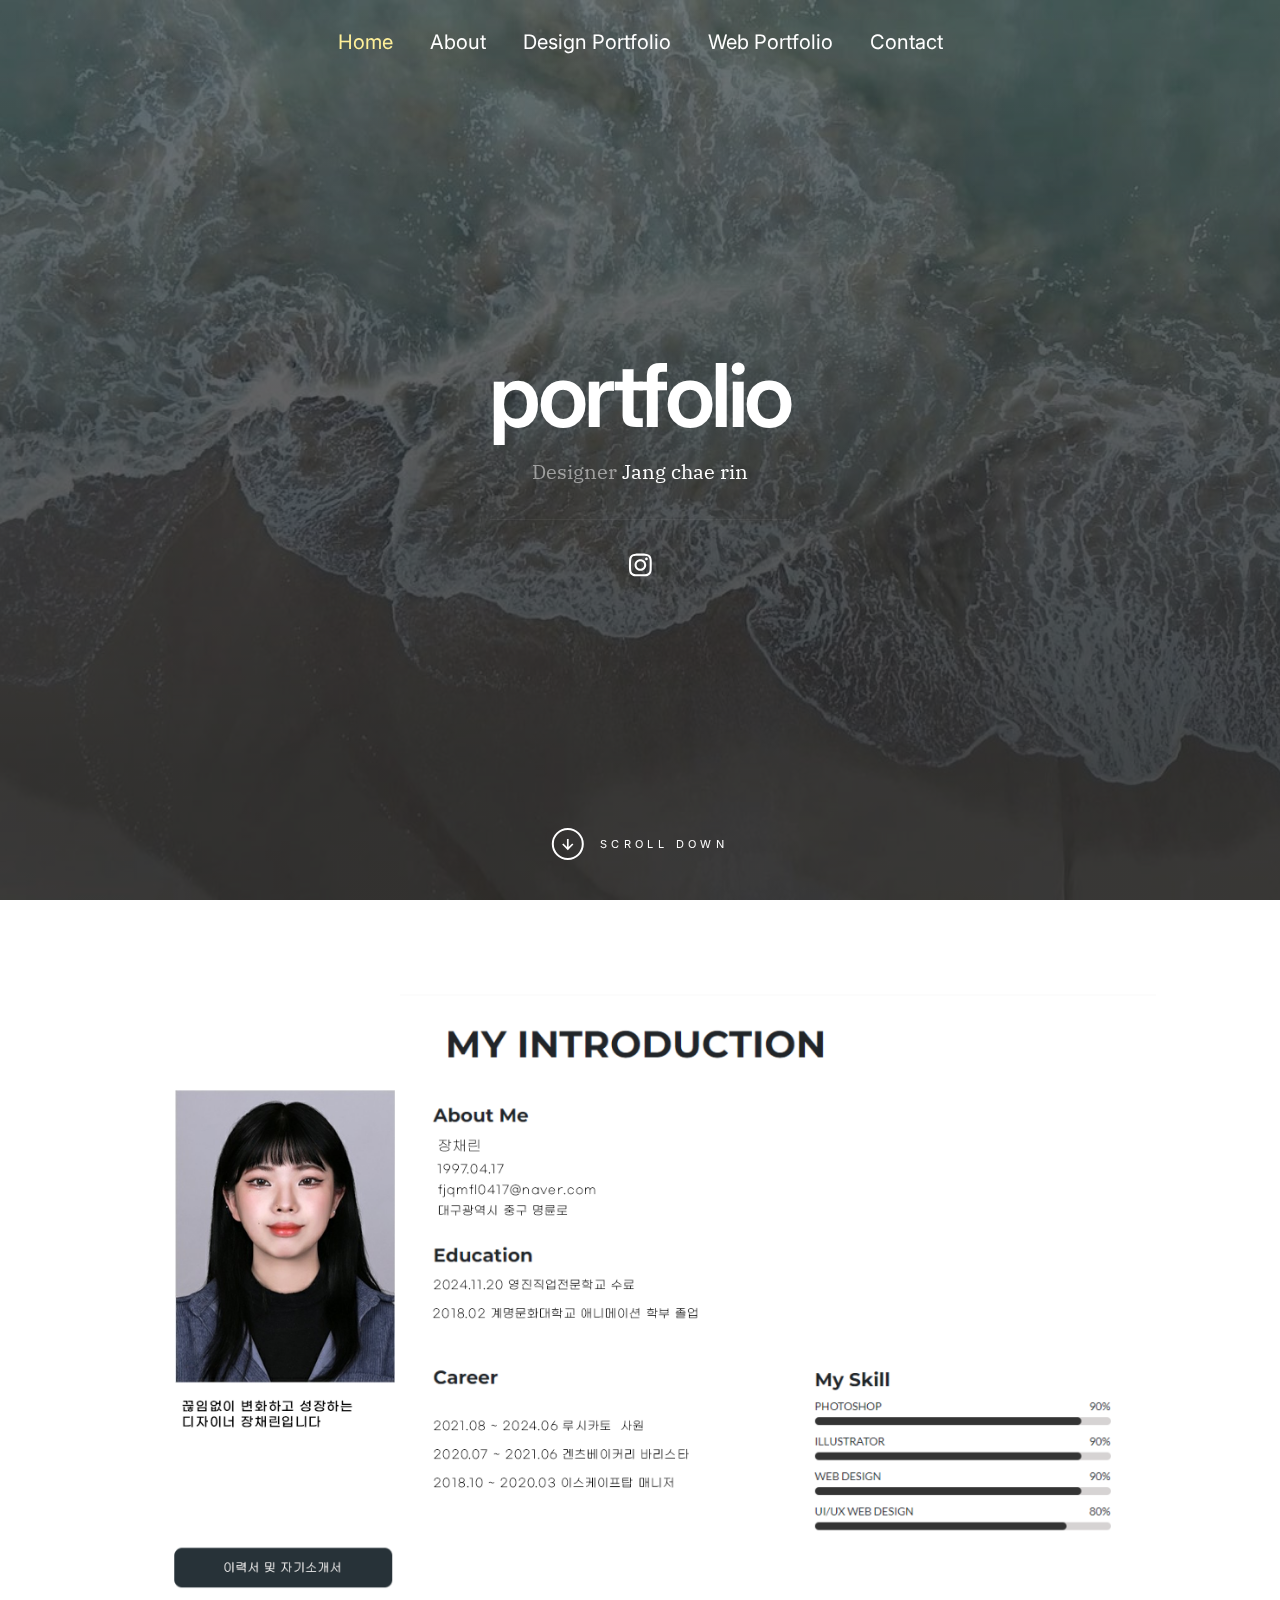
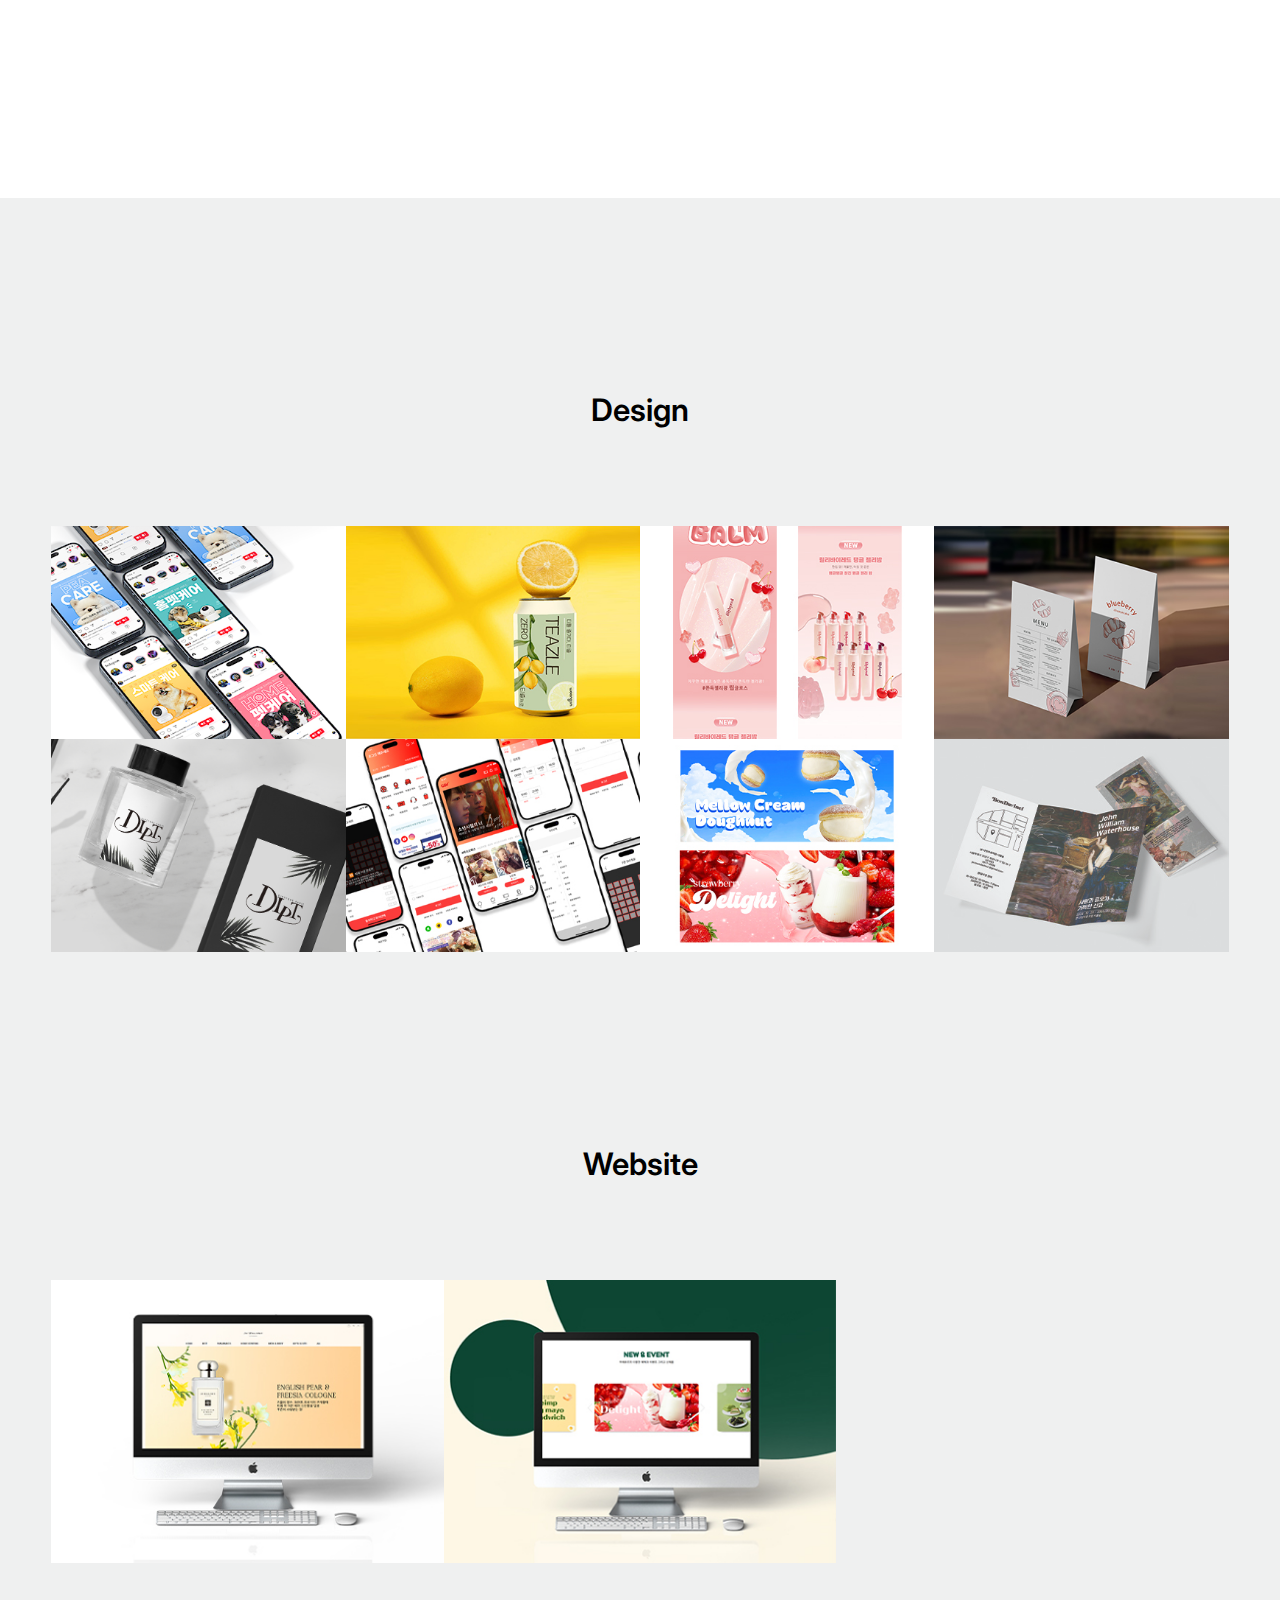
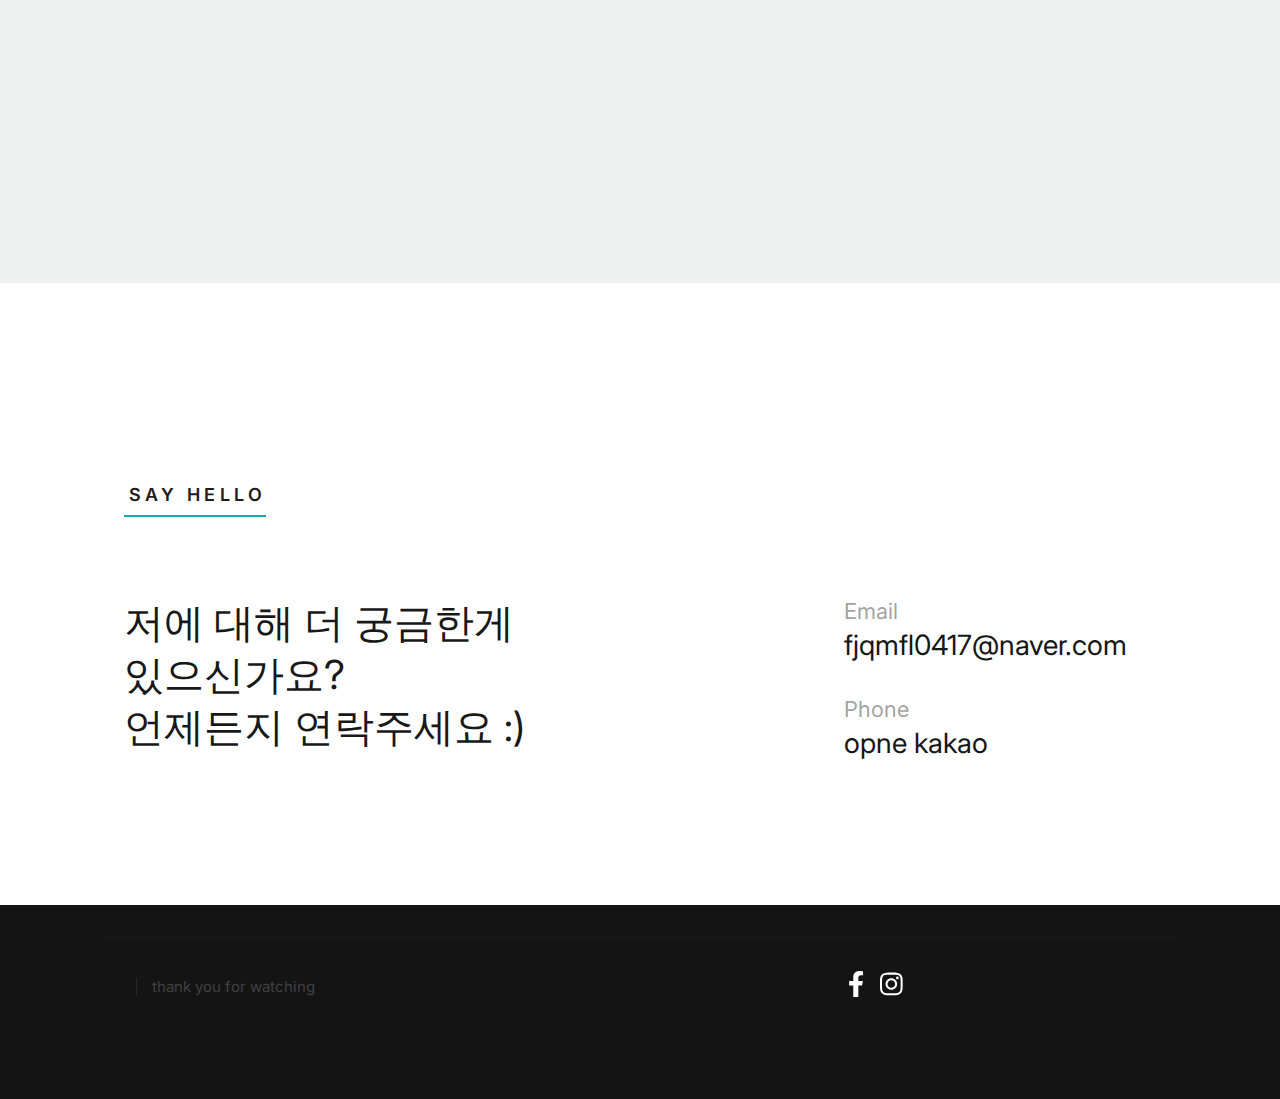
==== index.html @ db2e929c "Add files via upload" ====
<!DOCTYPE html>
<html class="no-js" lang="en">

<head>

    <!--- basic page needs
    ================================================== -->
    <meta charset="utf-8">
    <title>Jang's Portfolio </title>
    <meta name="description" content="portfolio">

    <!-- mobile specific metas
    ================================================== -->
    <meta name="viewport" content="width=device-width, initial-scale=1">

    <!-- CSS
    ================================================== -->
    <link rel="stylesheet" href="css/styles.css">
    <link rel="stylesheet" href="css/vendor.css">

    <!-- script
    ================================================== -->
    <script defer src="js/vendor/fontawesome/all.min.js"></script>

    <!-- favicons
    ================================================== -->
    <link rel="apple-touch-icon" sizes="180x180" href="apple-touch-icon.png">
    <link rel="icon" type="image/png" sizes="32x32" href="favicon-32x32.png">
    <link rel="icon" type="image/png" sizes="16x16" href="favicon-16x16.png">
    <link rel="manifest" href="site.webmanifest">

</head>

<body id="top" class="ss-preload">


    <!-- preloader
    ================================================== -->
    <div id="preloader">
        <div id="loader"></div>
    </div>


    <!-- header
    ================================================== -->
    <header class="s-header">
        <div class="row s-header__nav-wrap">
            <nav class="s-header__nav">
                <ul>
                    <li class="current"><a class="smoothscroll" href="#hero">Home</a></li>
                    <li><a class="smoothscroll" href="#about">About</a></li>
                    <li><a class="smoothscroll" href="#portfolio">Design Portfolio</a></li>
                    <li><a class="smoothscroll" href="#portfolio2">Web Portfolio</a></li>
                    <li><a class="smoothscroll" href="#contact">Contact</a></li>
                </ul>
            </nav>
        </div> <!-- end row -->

        <a class="s-header__menu-toggle" href="#0" title="Menu">
            <span class="s-header__menu-icon"></span>
        </a>
    </header> <!-- end s-header -->


    <!-- hero
    ================================================== -->
    <section id="hero" class="s-hero target-section">
        <div class="s-hero__bg rellax" data-rellax-speed="-7"></div>
        <div class="row s-hero__content">
            <div class="column">
                <div class="s-hero__content-about">
                    <h1 class="dancing">portfolio</h1>
                    <h3>
                        Designer <a class="smoothscroll" href="#about">Jang chae rin</a>
                    </h3>

                    <div class="s-hero__content-social">
                        <a href="https://www.instagram.com/onn.nn_.o/profilecard/?igsh=ZHhqanBlbG9xbTc=" target="_blank"><i class="fab fa-instagram" aria-hidden="true"></i></a>
                    </div>
                </div> <!-- end s-hero__content-about -->
            </div>
        </div> <!-- s-hero__content -->

        <div class="s-hero__scroll">
            <a href="#about" class="s-hero__scroll-link smoothscroll">
                <span class="scroll-arrow">
                    <svg xmlns="http://www.w3.org/2000/svg" width="24" height="24" viewBox="0 0 24 24" style="fill:rgba(0, 0, 0, 1);">
                        <path d="M18.707 12.707L17.293 11.293 13 15.586 13 6 11 6 11 15.586 6.707 11.293 5.293 12.707 12 19.414z"></path>
                    </svg>
                </span>
                <span class="scroll-text">Scroll Down</span>
            </a>
        </div> <!-- s-hero__scroll -->
    </section> <!-- end s-hero -->


    <!-- about
    ================================================== -->
    <section id="about" class="s-about target-section">
        <div class="row">
            <div class="column large-12 tab-12">
                <img src="images/about.png">
            </div>
        </div> <!-- end row -->
    </section> <!-- end s-about -->


    <!-- portfolio
    ================================================== -->
    <section id="portfolio" class="s-portfolio target-section">

        <div class="row s-portfolio__header">
            <div class="column large-12">
                <h3>Design </h3>
            </div>
        </div>

        <div class="row collapse block-large-1-4 block-medium-1-4 block-tab-1-2 block-500-stack folio-list">
            <div class="column folio-item">
                <a href="#modal-01" class="folio-item__thumb">
                    <img src="images/portfolio/port04.jpg" srcset="images/portfolio/port04.jpg, 
                                 images/portfolio/port04.jpg" alt="">
                </a>
            </div> <!-- end folio-item -->

            <div class="column folio-item">
                <a href="#modal-02" class="folio-item__thumb">
                    <img src="images/portfolio/port07.jpg" srcset="images/portfolio/port07.jpg, 
                                 images/portfolio/port07.jpg" alt="">
                </a>
            </div> <!-- end folio-item -->

            <div class="column folio-item">
                <a href="#modal-03" class="folio-item__thumb">
                    <img src="images/portfolio/port09.jpg" srcset="images/portfolio/port09.jpg, 
                                 images/portfolio/port09.jpg" alt="">
                </a>
            </div> <!-- end folio-item -->

            <div class="column folio-item">
                <a href="#modal-04" class="folio-item__thumb">
                    <img src="images/portfolio/port10.png" srcset="images/portfolio/port10.jpg, 
                                 images/portfolio/port02.jpg" alt="">
                </a>
            </div> <!-- end folio-item -->

            <div class="column folio-item">
                <a href="#modal-05" class="folio-item__thumb">
                    <img src="images/portfolio/logo1.png" srcset="images/portfolio/logo1.png, 
                                 images/portfolio/port10.png" alt="">
                </a>
            </div> <!-- end folio-item -->

            <div class="column folio-item">
                <a href="#modal-06" class="folio-item__thumb">
                    <img src="images/portfolio/port02.jpg" srcset="images/portfolio/port02.jpg, 
                                 images/portfolio/port10.jpg" alt="">
                </a>
            </div> <!-- end folio-item -->

            <div class="column folio-item">
                <a href="#modal-07" class="folio-item__thumb">
                    <img src="images/portfolio/port11.jpg" srcset="images/portfolio/port11.jpg, 
                                 images/portfolio/port11.jpg" alt="">
                </a>
            </div> <!-- end folio-item -->

            <div class="column folio-item">
                <a href="#modal-08" class="folio-item__thumb">
                    <img src="images/portfolio/port08.jpg" srcset="images/portfolio/port08.jpg, 
                                 images/portfolio/port08.jpg" alt="">
                </a>
            </div>
            <!-- end folio-item -->

        </div> <!-- end folio-list -->


        <!-- portfolio2
    ================================================== -->
        <section id="portfolio2" class="s-portfolio target-section">
            <div class="row s-portfolio__header">
                <div class="column large-12">
                    <h3>Website</h3>
                </div>
            </div>

            <div class="row collapse block-large-1-3 block-medium-1-3 block-tab-1-2 block-500-stack folio-list">

                <div class="column folio-item">
                    <a href="#modal-09" class="folio-item__thumb">
                        <img src="images/portfolio/port05.jpg" srcset="images/portfolio/port05.jpg, 
                                 images/portfolio/port05.jpg" alt="">
                    </a>

                </div> <!-- end folio-item -->
                <div class="column folio-item">
                    <a href="#modal-10" class="folio-item__thumb">
                        <img src="images/portfolio/port01.jpg" srcset="images/portfolio/port01.jpg, 
                                 images/portfolio/port01.jpg" alt="">
                    </a>
                </div> <!-- end folio-item -->
            </div>
        </section>


        <!-- Modal Templates Popup
        =========================================================== -->
        <div id="modal-01" hidden>
            <div class="modal-popup">
                <img src="images/portfolio/01.jpg" alt="" />

                <div class="modal-popup__desc">
                    <h5> 펫캠SNS배너 </h5>
                    <div>
                        <p class="ps"></p>
                        <ul class="modal-popup__cat">
                            <li>UI/UX Design </li>
                            <li>Product Design</li>
                        </ul>
                        <!--                        <a href="https://dlwjd950.cafe24.com/" target="_blank" class="modal-popup__details"></a>-->
                    </div>
                </div>
            </div>
        </div> <!-- end modal -->

        <div id="modal-02" hidden>
            <div class="modal-popup">
                <img src="images/portfolio/상세6.png" alt="" />

                <div class="modal-popup__desc">
                    <h5> 웅진티즐제로 리서치 & 리디자인 </h5>
                    <div>
                        <p class="ps"></p>
                        <ul class="modal-popup__cat">
                            <li>UI/UX Design</li>
                            <li>Figma</li>
                            <li>Illustration</li>
                        </ul>
                    </div>

                </div>

            </div>
        </div> <!-- end modal -->

        <div id="modal-03" hidden>
            <div class="modal-popup">
                <img src="images/portfolio/02.png" alt="" />
                <div class="modal-popup__desc">
                    <h5> 릴리바이레드 상세페이지 </h5>
                    <p class="ps"></p>
                    <ul class="modal-popup__cat">
                        <li> Photoshop </li>
                        <li> Illustrator </li>
                    </ul>
                    <a href="https://whip-hawthorn-707.notion.site/dd5f001704ab401f9f159dbafc8eb142?v=16f1c2e330794a08ac2a9f6a96695643" target="_blank" class="modal-popup__details"> 배너&기획전 전체보기 </a>
                </div>
            </div>
        </div> <!-- end modal -->

        <div id="modal-04" hidden>
            <div class="modal-popup">
                <img src="images/portfolio/상세7.png" alt="" />

                <div class="modal-popup__desc">
                    <h5>카페 아이콘</h5>
                    <p class="ps"></p>
                    <ul class="modal-popup__cat">
                        <li>Product Detail Page</li>
                        <li>Illustration</li>
                    </ul>
                </div>

            </div>
        </div> <!-- end modal -->

        <div id="modal-05" hidden>
            <div class="modal-popup">
                <img src="images/portfolio/05.jpg" alt="" />
                <div class="modal-popup__desc">
                    <h5>딥티크 로고 리디자인</h5>
                    <p class="ps"></p>
                    <ul class="modal-popup__cat">
                        <li>Photoshop</li>
                        <li>Illustrator</li>
                    </ul>
                    <a href="#" class="modal-popup__details"> 배너&amp;페이지 디자인 전체보기</a>
                </div>
            </div>
        </div> <!-- end modal -->

        <div id="modal-06" hidden>
            <div class="modal-popup">
                <img src="images/portfolio/06.png" alt="" />
                <div class="modal-popup__desc">
                    <h5> CGV앱 리디자인 </h5>
                    <p class="ps"></p>
                    <ul class="modal-popup__cat">
                        <li>Photoshop</li>
                        <li>Illustrator</li>
                        <li>Figma</li>
                    </ul>
                    <p><a href=""> 페이지 전체보기 </a></p>
                </div>
            </div>
        </div> <!-- end modal -->

        <div id="modal-07" hidden>
            <div class="modal-popup">
                <img src="images/portfolio/상세10.png" alt="" />
                <div class="modal-popup__desc">
                    <h5> 배너 이미지 제작 </h5>
                    <p class="ps"></p>
                    <ul class="modal-popup__cat">
                        <li>Photoshop</li>
                        <li>Illustrator</li>
                    </ul>
                    <p><a href="" target="_blank" class="modal-popup__details"> 페이지 전체보기 </a></p>
                </div>
            </div>
        </div> <!-- end modal -->

        <div id="modal-08" hidden>
            <div class="modal-popup">
                <img src="images/portfolio/상세9.png" alt="" />

                <div class="modal-popup__desc">
                    <h5>미술관 리플렛 디자인</h5>
                    <p class="ps"></p>
                    <ul class="modal-popup__cat">
                        <li>Card News Design</li>
                    </ul>
                </div>

            </div>
        </div> <!-- end modal -->

        <div id="modal-09" hidden>
            <div class="modal-popup">
                <img src="images/portfolio/p02.png" alt="" />
                <div class="modal-popup__desc">
                    <h5>조말론 홈페이지 반응형 웹사이트</h5>
                    <!--                    <p class="ps"></p>-->
                    <ul class="modal-popup__cat">
                        <li>Responsive Web Design</li>
                        <li>html &amp; css</li>
                        <li>Javascript&amp; Jquery</li>
                    </ul>
                    <div class="link">
                        <a href="images/projec_ppt.pdf" target="_blank" class="modal-popup__details"> 기획서 보기 </a>
                        <a href="https://jangyeoon.github.io/joproject/" class="modal-popup__details"> 사이트 바로가기 </a>
                    </div>
                </div>

                <!-- <a href="https://www.behance.net/" class="modal-popup__details">Project link</a> -->
            </div>
        </div> <!-- end modal -->

        <div id="modal-10" hidden>
            <div class="modal-popup">
                <img src="images/portfolio/P10.png" alt="" />
                <div class="modal-popup__desc">
                    <h5>뚜레쥬르 홈페이지 리디자인</h5>
                    <p class="ps"></p>
                    <ul class="modal-popup__cat">
                        <li>Renewal Web Design</li>
                        <li>html5 &amp; css5</li>
                        <li>Javascript&amp; Jquery</li>
                    </ul>
                    <div class="link">
                        <a href="images/뚜레쥬르 빵꿈나무.pdf" target="_blank" class="modal-popup__details"> 기획서 보기 </a>
                        <a href="http://portfoliolj.dothome.co.kr/pascucci/" target="_blank" class="modal-popup__details"> 사이트 바로가기</a>
                    </div>
                </div>
            </div>
        </div> <!-- end modal -->

        <div id="modal-11" hidden>
            <div class="modal-popup">
                <img src="images/portfolio/p11.jpg" alt="" />

                <div class="modal-popup__desc">
                    <h5> 라이브플래닛 카페24 Shoppimg mal</h5>
                    <div>
                        <p class="ps"></p>
                        <ul class="modal-popup__cat">
                            <li>Cafe24</li>
                            <li>Product Design</li>
                        </ul>
                        <div class="link">
                            <a href="https://dlwjd950.cafe24.com/" target="_blank" class="modal-popup__details">사이트 바로가기</a>
                        </div>
                    </div>
                </div>
            </div>
        </div> <!-- end modal -->
    </section> <!-- end s-portfolio -->


    <!-- contact
    ================================================== -->
    <section id="contact" class="s-contact target-section">
        <div class="row s-contact__header">
            <div class="column large-12">
                <h3 class="section-header-allcaps"> <span class="white">Say Hello</span></h3>
            </div>
        </div>
        <div class="row s-contact__content">
            <div class="column large-7 medium-12">
                <h4 class="huge-text">
                    저에 대해 더 궁금한게 <br>있으신가요? <br> 언제든지 연락주세요 :)
                </h4>
            </div>
            <div class="column large-4 medium-12">

                <div class="row contact-infos">
                    <div class="column large-12 medium-6 tab-12">
                        <div class="contact-block">
                            <h5 class="contact-block__header">
                                Email
                            </h5>
                            <p class="contact-block__content">
                                <a class="mailtoui" href="mailto:pppp0@naver.com">fjqmfl0417@naver.com</a>
                            </p>
                        </div> <!-- end contact-block -->
                    </div>
                    <div class="column large-12 medium-6 tab-12">
                        <div class="contact-block">
                            <h5 class="contact-block__header">
                                Phone
                            </h5>
                            <p class="contact-block__content">
                                <a href="https://open.kakao.com/o/sGvzhEZg">opne kakao</a>
                            </p>
                        </div> <!-- end contact-block -->
                    </div>
                </div> <!-- end contact-infos -->
            </div>
        </div> <!-- s-contact__content -->
    </section> <!-- end s-contact -->


    <!-- footer
    ================================================== -->
    <footer class="s-footer">
        <div class="row">
            <div class="column large-4 medium-6 w-1000-stack s-footer__social-block">
                <ul class="s-footer__social">
                    <li><a href="" target="_blank"><i class="fab fa-facebook-f" aria-hidden="true"></i></a></li>
                    <li><a href="" target="_blank"><i class="fab fa-instagram" aria-hidden="true"></i></a></li>
                </ul>
            </div>

            <div class="column large-7 medium-6 w-1000-stack ss-copyright">
                <span> </span>
                <span>thank you for watching </span>
            </div>
        </div>

        <div class="ss-go-top">
            <a class="smoothscroll" title="Back to Top" href="#top">
                <svg xmlns="http://www.w3.org/2000/svg" viewBox="0 0 24 24">
                    <path d="M6 4h12v2H6zm5 10v6h2v-6h5l-6-6-6 6z" />
                </svg>
            </a>
        </div> <!-- end ss-go-top -->
    </footer>


    <!-- Java Script
    ================================================== -->
    <script src="js/plugins.js"></script>
    <script src="js/main.js"></script>

</body>

</html>
---- css/styles.css ----
/* =================================================================== 
 * Ceevee Main Stylesheet
 * Template Ver. 2.0.0
 * 01-03-2021
 * ------------------------------------------------------------------
 *
 * TOC:
 * # settings and variables
 *      ## fonts
 *      ## colors
 *      ## vertical spacing and typescale
 *      ## grid variables
 * # normalize
 * # basic/base setup styles
 *      ## media
 *      ## typography resets
 *      ## links
 *      ## inputs
 * # Grid v3.0.0
 *      ## medium screen devices
 *      ## tablets
 *      ## mobile devices
 *      ## small mobile devices <= 400px
 * # block grids
 *      ## block grids - medium screen devices
 *      ## block grids - tablets
 *      ## block grids - mobile devices
 *      ## block grids - small mobile devices <= 400px
 * # MISC 
 * # custom grid, block grid STACK breakpoints
 * # base style overrides 
 *      ## links
 * # typography & general theme styles
 *      ## Lists
 *      ## responsive video container
 *      ## floated image
 *      ## tables
 *      ## spacing
 * # preloader
 *      ## page loaded
 * # forms 
 *      ## Style Placeholder Text
 * # buttons 
 * # additional components
 *      ## skillbars
 *      ## alert box
 *      ## pagination 
 * # common and reusable styles
 *      ## animation stuff 
 *      ## MailtoUI style overrides
 * # site header
 *      ## header nav
 *      ## mobile menu toggle 
 * # hero
 *      ## hero content
 *      ## hero social
 *      ## hero scrolldown
 *      ## animate intro content
 * # resume 
 *      ## resume block
 * # portfolio
 *      ## portfolio list
 *      ## modal popup
 * # CTA
 * # testimonials
 *      ## swiper style overrides
 *      ## testimonial slider 
 * # contact
 *      ## contact block
 * # footer
 *      ## footer social
 *      ## copyright
 *      ## go top
 *
 * ------------------------------------------------------------------ */


/* ===================================================================
 * # settings and variables
 *
 * ------------------------------------------------------------------- */

/* ------------------------------------------------------------------- 
 * ## fonts
 * ------------------------------------------------------------------- */
@import url("https://fonts.googleapis.com/css2?family=IBM+Plex+Serif:ital,wght@0,300;0,400;0,500;0,600;0,700;1,200;1,300;1,400;1,500;1,600&family=Inter:wght@300;400;500;600;700&display=swap");

:root {
    --font-1: "Inter", sans-serif;
    --font-2: "IBM Plex Serif", serif;
    /* monospace
     */
    --font-mono: Consolas, "Andale Mono", Courier, "Courier New", monospace;
}

/* ------------------------------------------------------------------- 
 * ## colors
 * ------------------------------------------------------------------- */
:root {
    /* color-1(#11ABB0)
     * color-2(#F06000)
     */
    --color-1: hsla(182, 82%, 38%, 1);
    --color-2: hsla(24, 100%, 47%, 1);

    /* theme color variations
     */
    --color-1-lighter: rgb(255, 255, 255);
    --color-1-light: hsla(182, 82%, 48%, 1);
    --color-1-dark: hsla(182, 82%, 28%, 1);
    --color-1-darker: hsla(182, 82%, 18%, 1);
    --color-2-lighter: hsla(24, 100%, 67%, 1);
    --color-2-light: hsla(24, 100%, 57%, 1);
    --color-2-dark: hsla(24, 100%, 37%, 1);
    --color-2-darker: hsla(24, 100%, 27%, 1);

    /* feedback colors
     * color-error(#ffd1d2), color-success(#c8e675), 
     * color-info(#d7ecfb), color-notice(#fff099)
     */
    --color-active: hsla(359, 100%, 91%, 1);
    --color-success: hsla(76, 69%, 68%, 1);
    --color-info: hsla(205, 82%, 91%, 1);
    --color-notice: hsla(51, 100%, 80%, 1);
    --color-error-content: hsla(359, 50%, 50%, 1);
    --color-success-content: hsla(76, 29%, 28%, 1);
    --color-info-content: hsla(205, 32%, 31%, 1);
    --color-notice-content: hsla(51, 30%, 30%, 1);

    /* shades 
     * generated using 
     * Tint & Shade Generator 
     * (https://maketintsandshades.com/)
     */
    --color-black: #000000;
    --color-gray-19: #0a0a0a;
    --color-gray-18: #141414;
    --color-gray-17: #1e1e1e;
    --color-gray-16: #282828;
    --color-gray-15: #323333;
    --color-gray-14: #3b3d3d;
    --color-gray-13: #454747;
    --color-gray-12: #4f5151;
    --color-gray-11: #595b5b;
    --color-gray-10: #636565;
    --color-gray-9: #737474;
    --color-gray-8: #828484;
    --color-gray-7: #929393;
    --color-gray-6: #a1a3a3;
    --color-gray-5: #b1b2b2;
    --color-gray-4: #c1c1c1;
    --color-gray-3: #d0d1d1;
    --color-gray-2: #e0e0e0;
    --color-gray-1: #eff0f0;
    --color-white: #ffffff;

    /* text
     */
    --color-text: var(--color-gray-16);
    --color-text-dark: var(--color-black);
    --color-text-light: var(--color-gray-7);
    --color-placeholder: var(--color-gray-7);

    /* buttons
     */
    --color-btn: var(--color-gray-3);
    --color-btn-text: var(--color-black);
    --color-btn-hover: var(--color-black);
    --color-btn-hover-text: var(--color-white);
    --color-btn-primary: var(--color-1);
    --color-btn-primary-text: var(--color-white);
    --color-btn-primary-hover: var(--color-2);
    --color-btn-primary-hover-text: var(--color-white);
    --color-btn-stroke: var(--color-black);
    --color-btn-stroke-text: var(--color-black);
    --color-btn-stroke-hover: var(--color-black);
    --color-btn-stroke-hover-text: var(--color-white);

    /* others
     */
    --color-bg: var(--color-gray-18);
    --color-border: var(--color-gray-2);
    --border-radius: 5px;
}

/* ------------------------------------------------------------------- 
 * ## vertical spacing and typescale
 * ------------------------------------------------------------------- */
:root {

    /* spacing
     * base font size: 18px 
     * vertical space unit : 32px
     */
    --base-size: 62.5%;
    --base-font-size: 1.8rem;
    --space: 3.2rem;

    /* vertical spacing 
     */
    --vspace-0_125: calc(0.125 * var(--space));
    --vspace-0_25: calc(0.25 * var(--space));
    --vspace-0_5: calc(0.5 * var(--space));
    --vspace-0_75: calc(0.75 * var(--space));
    --vspace-0_875: calc(0.875 * var(--space));
    --vspace-1: calc(var(--space));
    --vspace-1_25: calc(1.25 * var(--space));
    --vspace-1_5: calc(1.5 * var(--space));
    --vspace-1_75: calc(1.75 * var(--space));
    --vspace-2: calc(2 * var(--space));
    --vspace-2_5: calc(2.5 * var(--space));
    --vspace-3: calc(3 * var(--space));
    --vspace-3_5: calc(3.5 * var(--space));
    --vspace-4: calc(4 * var(--space));
    --vspace-4_5: calc(4.5 * var(--space));
    --vspace-5: calc(5 * var(--space));

    /* type scale
     * ratio 1:2 | base: 18px
     * -------------------------------------------------------
     *
     * --text-display-3 = (77.40px)
     * --text-display-2 = (64.50px)
     * --text-display-1 = (53.75px)
     * --text-xxxl      = (44.79px)
     * --text-xxl       = (37.32px)
     * --text-xl        = (31.10px)
     * --text-lg        = (25.92px)
     * --text-md        = (21.60px)
     * --text-size      = (18.00px) BASE
     * --text-sm        = (15.00px)
     * --text-xs        = (12.50px)
     *
     * -------------------------------------------------------
     */
    --text-scale-ratio: 1.2;
    --text-size: var(--base-font-size);
    --text-xs: calc((var(--text-size) / var(--text-scale-ratio)) / var(--text-scale-ratio));
    --text-sm: calc(var(--text-xs) * var(--text-scale-ratio));
    --text-md: calc(var(--text-sm) * var(--text-scale-ratio) * var(--text-scale-ratio));
    --text-lg: calc(var(--text-md) * var(--text-scale-ratio));
    --text-xl: calc(var(--text-lg) * var(--text-scale-ratio));
    --text-xxl: calc(var(--text-xl) * var(--text-scale-ratio));
    --text-xxxl: calc(var(--text-xxl) * var(--text-scale-ratio));
    --text-display-1: calc(var(--text-xxxl) * var(--text-scale-ratio));
    --text-display-2: calc(var(--text-display-1) * var(--text-scale-ratio));
    --text-display-3: calc(var(--text-display-2) * var(--text-scale-ratio));

    /* default button height
     */
    --vspace-btn: var(--vspace-2);
}

/* on mobile devices below 600px
 */
@media screen and (max-width: 600px) {
    :root {
        --base-font-size: 1.6rem;
        --space: 2.8rem;
    }
}

/* ------------------------------------------------------------------- 
 * ## grid variables
 * ------------------------------------------------------------------- */
:root {

    /* widths for rows and containers
     */
    --width-full: 100%;
    --width-max: 1080px;
    --width-wide: 1400px;
    --width-wider: 1600px;
    --width-widest: 1800px;
    --width-narrow: 800px;
    --width-narrower: 600px;
    --width-grid-max: var(--width-max);

    /* gutters
     */
    --gutter-lg: 2.4rem;
    --gutter-md: 2rem;
    --gutter-mob: 1rem;
}


/* ==========================================================================
 * # normalize
 * normalize.css v8.0.1 | MIT License |
 * github.com/necolas/normalize.css
 *
 * -------------------------------------------------------------------------- */

/* ------------------------------------------------------------------- 
 * ## document
 * ------------------------------------------------------------------- */

/* 1. Correct the line height in all browsers.
 * 2. Prevent adjustments of font size after orientation changes in iOS.*/

html {
    line-height: 1.15;
    /* 1 */
    -webkit-text-size-adjust: 100%;
    /* 2 */
}

/* ------------------------------------------------------------------- 
 * ## sections
 * ------------------------------------------------------------------- */

/* Remove the margin in all browsers. */

body {
    margin: 0;
}

/* Render the `main` element consistently in IE. */

main {
    display: block;
}

/* Correct the font size and margin on `h1` elements within `section` and
 * `article` contexts in Chrome, Firefox, and Safari. */

h1 {
    font-size: 2em;
    margin: 0.67em 0;
}

/* ------------------------------------------------------------------- 
 * ## grouping
 * ------------------------------------------------------------------- */

/* 1. Add the correct box sizing in Firefox.
 * 2. Show the overflow in Edge and IE. */

hr {
    -webkit-box-sizing: content-box;
    box-sizing: content-box;
    /* 1 */
    height: 0;
    /* 1 */
    overflow: visible;
    /* 2 */
}

/* 1. Correct the inheritance and scaling of font size in all browsers.
 * 2. Correct the odd `em` font sizing in all browsers. */

pre {
    font-family: monospace, monospace;
    /* 1 */
    font-size: 1em;
    /* 2 */
}

/* ------------------------------------------------------------------- 
 * ## text-level semantics
 * ------------------------------------------------------------------- */

/* Remove the gray background on active links in IE 10. */

a {
    background-color: transparent;
}

/* 1. Remove the bottom border in Chrome 57-
 * 2. Add the correct text decoration in Chrome, Edge, IE, Opera, and Safari. */

abbr[title] {
    border-bottom: none;
    /* 1 */
    text-decoration: underline;
    /* 2 */
    -webkit-text-decoration: underline dotted;
    text-decoration: underline dotted;
    /* 2 */
}

/* Add the correct font weight in Chrome, Edge, and Safari. */

b,
strong {
    font-weight: bolder;
}

/* 1. Correct the inheritance and scaling of font size in all browsers.
 * 2. Correct the odd `em` font sizing in all browsers. */

code,
kbd,
samp {
    font-family: monospace, monospace;
    /* 1 */
    font-size: 1em;
    /* 2 */
}

/* Add the correct font size in all browsers. */

small {
    font-size: 80%;
}

/* Prevent `sub` and `sup` elements from affecting the line height in
 * all browsers. */

sub,
sup {
    font-size: 75%;
    line-height: 0;
    position: relative;
    vertical-align: baseline;
}

sub {
    bottom: -0.25em;
}

sup {
    top: -0.5em;
}

/* ------------------------------------------------------------------- 
 * ## embedded content
 * ------------------------------------------------------------------- */

/* Remove the border on images inside links in IE 10. */

img {
    border-style: none;
}

/* ------------------------------------------------------------------- 
 * ## forms
 * ------------------------------------------------------------------- */

/* 1. Change the font styles in all browsers.
 * 2. Remove the margin in Firefox and Safari. */

button,
input,
optgroup,
select,
textarea {
    font-family: inherit;
    /* 1 */
    font-size: 100%;
    /* 1 */
    line-height: 1.15;
    /* 1 */
    margin: 0;
    /* 2 */
}

/* Show the overflow in IE.
 * 1. Show the overflow in Edge. */

button,
input {
    /* 1 */
    overflow: visible;
}

/* Remove the inheritance of text transform in Edge, Firefox, and IE.
 * 1. Remove the inheritance of text transform in Firefox. */

button,
select {
    /* 1 */
    text-transform: none;
}

/* Correct the inability to style clickable types in iOS and Safari. */

button,
[type="button"],
[type="reset"],
[type="submit"] {
    -webkit-appearance: button;
}

/* Remove the inner border and padding in Firefox. */

button::-moz-focus-inner,
[type="button"]::-moz-focus-inner,
[type="reset"]::-moz-focus-inner,
[type="submit"]::-moz-focus-inner {
    border-style: none;
    padding: 0;
}

/* Restore the focus styles unset by the previous rule. */

button:-moz-focusring,
[type="button"]:-moz-focusring,
[type="reset"]:-moz-focusring,
[type="submit"]:-moz-focusring {
    outline: 1px dotted ButtonText;
}

/* Correct the padding in Firefox. */

fieldset {
    padding: 0.35em 0.75em 0.625em;
}

/* 1. Correct the text wrapping in Edge and IE.
 * 2. Correct the color inheritance from `fieldset` elements in IE.
 * 3. Remove the padding so developers are not caught out when they zero out
 *    `fieldset` elements in all browsers. */

legend {
    -webkit-box-sizing: border-box;
    box-sizing: border-box;
    /* 1 */
    color: inherit;
    /* 2 */
    display: table;
    /* 1 */
    max-width: 100%;
    /* 1 */
    padding: 0;
    /* 3 */
    white-space: normal;
    /* 1 */
}

/* Add the correct vertical alignment in Chrome, Firefox, and Opera. */

progress {
    vertical-align: baseline;
}

/* Remove the default vertical scrollbar in IE 10+. */

textarea {
    overflow: auto;
}

/* 1. Add the correct box sizing in IE 10.
 * 2. Remove the padding in IE 10. */

[type="checkbox"],
[type="radio"] {
    -webkit-box-sizing: border-box;
    box-sizing: border-box;
    /* 1 */
    padding: 0;
    /* 2 */
}

/* Correct the cursor style of increment and decrement buttons in Chrome. */

[type="number"]::-webkit-inner-spin-button,
[type="number"]::-webkit-outer-spin-button {
    height: auto;
}

/* 1. Correct the odd appearance in Chrome and Safari.
 * 2. Correct the outline style in Safari. */

[type="search"] {
    -webkit-appearance: textfield;
    /* 1 */
    outline-offset: -2px;
    /* 2 */
}

/* Remove the inner padding in Chrome and Safari on macOS. */

[type="search"]::-webkit-search-decoration {
    -webkit-appearance: none;
}

/* 1. Correct the inability to style clickable types in iOS and Safari.
 * 2. Change font properties to `inherit` in Safari. */

::-webkit-file-upload-button {
    -webkit-appearance: button;
    /* 1 */
    font: inherit;
    /* 2 */
}

/* ------------------------------------------------------------------- 
 * ## interactive
 * ------------------------------------------------------------------- */

/* Add the correct display in Edge, IE 10+, and Firefox. */

details {
    display: block;
}

/* Add the correct display in all browsers. */

summary {
    display: list-item;
}

/* ------------------------------------------------------------------- 
 * ## misc
 * ------------------------------------------------------------------- */

/* Add the correct display in IE 10+. */

template {
    display: none;
}

/* Add the correct display in IE 10. */

[hidden] {
    display: none;
}


/* ===================================================================
 * # basic/base setup styles
 *
 * ------------------------------------------------------------------- */
html {
    font-size: 62.5%;
    -webkit-box-sizing: border-box;
    box-sizing: border-box;
}

*,
*::before,
*::after {
    -webkit-box-sizing: inherit;
    box-sizing: inherit;
}

body {
    font-weight: normal;
    line-height: 1;
    word-wrap: break-word;
    -moz-font-smoothing: grayscale;
    -moz-osx-font-smoothing: grayscale;
    -webkit-font-smoothing: antialiased;
    -webkit-overflow-scrolling: touch;
    -webkit-text-size-adjust: none;
}

/* ------------------------------------------------------------------- 
 * ## media
 * ------------------------------------------------------------------- */
svg,
img,
video embed,
iframe,
object {
    max-width: 100%;
    height: auto;
}

/* ------------------------------------------------------------------- 
 * ## typography resets
 * ------------------------------------------------------------------- */
div,
dl,
dt,
dd,
ul,
ol,
li,
h1,
h2,
h3,
h4,
h5,
h6,
pre,
form,
p,
blockquote,
th,
td {
    margin: 0;
    padding: 0;
}

p {
    font-size: inherit;
    text-rendering: optimizeLegibility;
}

em,
i {
    font-style: italic;
    line-height: inherit;
}

strong,
b {
    font-weight: bold;
    line-height: inherit;
}

small {
    font-size: 60%;
    line-height: inherit;
}

ol,
ul {
    list-style: none;
}

li {
    display: block;
}

/* ------------------------------------------------------------------- 
 * ## links
 * ------------------------------------------------------------------- */
a {
    text-decoration: none;
    line-height: inherit;
}

a img {
    border: none;
}

/* ------------------------------------------------------------------- 
 * ## inputs
 * ------------------------------------------------------------------- */
fieldset {
    margin: 0;
    padding: 0;
}

input[type="email"],
input[type="number"],
input[type="search"],
input[type="text"],
input[type="tel"],
input[type="url"],
input[type="password"],
textarea {
    -webkit-appearance: none;
    -moz-appearance: none;
    appearance: none;
}


/* ===================================================================
 * # Grid v3.0.0
 *
 *   -----------------------------------------------------------------
 * - Grid breakpoints are based on MAXIMUM WIDTH media queries, 
 *   meaning they apply to that one breakpoint and ALL THOSE BELOW IT.
 * - Grid columns without a specified width will automatically layout 
 *   as equal width columns.
 * ------------------------------------------------------------------- */

/* rows
 * ------------------------------------- */
.row {
    width: 92%;
    max-width: var(--width-grid-max);
    margin: 0 auto;
    display: -ms-flexbox;
    display: -webkit-box;
    display: flex;
    -ms-flex-flow: row wrap;
    -webkit-box-orient: horizontal;
    -webkit-box-direction: normal;
    flex-flow: row wrap;
}

.row .row {
    width: auto;
    max-width: none;
    margin-left: calc(var(--gutter-lg) * -1);
    margin-right: calc(var(--gutter-lg) * -1);
}

/* columns
 * -------------------------------------- */
.column {
    -ms-flex: 1 1 0%;
    -webkit-box-flex: 1;
    flex: 1 1 0%;
    padding: 0 var(--gutter-lg);
}

.collapse > .column,
.column.collapse {
    padding: 0;
}

/* flex row containers utility classes
 */
.row.row-wrap {
    -ms-flex-wrap: wrap;
    flex-wrap: wrap;
}

.row.row-nowrap {
    -ms-flex-wrap: none;
    flex-wrap: nowrap;
}

.row.row-y-top {
    -ms-flex-align: start;
    -webkit-box-align: start;
    align-items: flex-start;
}

.row.row-y-bottom {
    -ms-flex-align: end;
    -webkit-box-align: end;
    align-items: flex-end;
}

.row.row-y-center {
    -ms-flex-align: center;
    -webkit-box-align: center;
    align-items: center;
}

.row.row-stretch {
    -ms-flex-align: stretch;
    -webkit-box-align: stretch;
    align-items: stretch;
}

.row.row-baseline {
    -ms-flex-align: baseline;
    -webkit-box-align: baseline;
    align-items: baseline;
}

.row.row-x-left {
    -ms-flex-pack: start;
    -webkit-box-pack: start;
    justify-content: flex-start;
}

.row.row-x-right {
    -ms-flex-pack: end;
    -webkit-box-pack: end;
    justify-content: flex-end;
}

.row.row-x-center {
    -ms-flex-pack: center;
    -webkit-box-pack: center;
    justify-content: center;
}

/* flex item utility alignment classes
 */
.align-center {
    margin: auto;
    -webkit-align-self: center;
    -ms-flex-item-align: center;
    -ms-grid-row-align: center;
    align-self: center;
}

.align-left {
    margin-right: auto;
    -webkit-align-self: center;
    -ms-flex-item-align: center;
    -ms-grid-row-align: center;
    align-self: center;
}

.align-right {
    margin-left: auto;
    -webkit-align-self: center;
    -ms-flex-item-align: center;
    -ms-grid-row-align: center;
    align-self: center;
}

.align-x-center {
    margin-right: auto;
    margin-left: auto;
}

.align-x-left {
    margin-right: auto;
}

.align-x-right {
    margin-left: auto;
}

.align-y-center {
    -webkit-align-self: center;
    -ms-flex-item-align: center;
    -ms-grid-row-align: center;
    align-self: center;
}

.align-y-top {
    -webkit-align-self: flex-start;
    -ms-flex-item-align: start;
    align-self: flex-start;
}

.align-y-bottom {
    -webkit-align-self: flex-end;
    -ms-flex-item-align: end;
    align-self: flex-end;
}

/* large screen column widths 
 */
.large-1 {
    -ms-flex: 0 0 8.33333%;
    -webkit-box-flex: 0;
    flex: 0 0 8.33333%;
    max-width: 8.33333%;
}

.large-2 {
    -ms-flex: 0 0 16.66667%;
    -webkit-box-flex: 0;
    flex: 0 0 16.66667%;
    max-width: 16.66667%;
}

.large-3 {
    -ms-flex: 0 0 25%;
    -webkit-box-flex: 0;
    flex: 0 0 25%;
    max-width: 25%;
}

.large-4 {
    -ms-flex: 0 0 33.33333%;
    -webkit-box-flex: 0;
    flex: 0 0 33.33333%;
    max-width: 33.33333%;
}

.large-5 {
    -ms-flex: 0 0 41.66667%;
    -webkit-box-flex: 0;
    flex: 0 0 41.66667%;
    max-width: 41.66667%;
}

.large-6 {
    -ms-flex: 0 0 50%;
    -webkit-box-flex: 0;
    flex: 0 0 50%;
    max-width: 50%;
}

.large-7 {
    -ms-flex: 0 0 58.33333%;
    -webkit-box-flex: 0;
    flex: 0 0 58.33333%;
    max-width: 58.33333%;
}

.large-8 {
    -ms-flex: 0 0 66.66667%;
    -webkit-box-flex: 0;
    flex: 0 0 66.66667%;
    max-width: 66.66667%;
}

.large-9 {
    -ms-flex: 0 0 75%;
    -webkit-box-flex: 0;
    flex: 0 0 75%;
    max-width: 75%;
}

.large-10 {
    -ms-flex: 0 0 83.33333%;
    -webkit-box-flex: 0;
    flex: 0 0 83.33333%;
    max-width: 83.33333%;
}

.large-11 {
    -ms-flex: 0 0 91.66667%;
    -webkit-box-flex: 0;
    flex: 0 0 91.66667%;
    max-width: 91.66667%;
}

.large-12 {
    -ms-flex: 0 0 100%;
    -webkit-box-flex: 0;
    flex: 0 0 100%;
    max-width: 100%;
}

/* ------------------------------------------------------------------- 
 * ## medium screen devices
 * ------------------------------------------------------------------- */
@media screen and (max-width: 1200px) {
    .row .row {
        margin-left: calc(var(--gutter-md) * -1);
        margin-right: calc(var(--gutter-md) * -1);
    }

    .column {
        padding: 0 var(--gutter-md);
    }

    .medium-1 {
        -ms-flex: 0 0 8.33333%;
        -webkit-box-flex: 0;
        flex: 0 0 8.33333%;
        max-width: 8.33333%;
    }

    .medium-2 {
        -ms-flex: 0 0 16.66667%;
        -webkit-box-flex: 0;
        flex: 0 0 16.66667%;
        max-width: 16.66667%;
    }

    .medium-3 {
        -ms-flex: 0 0 25%;
        -webkit-box-flex: 0;
        flex: 0 0 25%;
        max-width: 25%;
    }

    .medium-4 {
        -ms-flex: 0 0 33.33333%;
        -webkit-box-flex: 0;
        flex: 0 0 33.33333%;
        max-width: 33.33333%;
    }

    .medium-5 {
        -ms-flex: 0 0 41.66667%;
        -webkit-box-flex: 0;
        flex: 0 0 41.66667%;
        max-width: 41.66667%;
    }

    .medium-6 {
        -ms-flex: 0 0 50%;
        -webkit-box-flex: 0;
        flex: 0 0 50%;
        max-width: 50%;
    }

    .medium-7 {
        -ms-flex: 0 0 58.33333%;
        -webkit-box-flex: 0;
        flex: 0 0 58.33333%;
        max-width: 58.33333%;
    }

    .medium-8 {
        -ms-flex: 0 0 66.66667%;
        -webkit-box-flex: 0;
        flex: 0 0 66.66667%;
        max-width: 66.66667%;
    }

    .medium-9 {
        -ms-flex: 0 0 75%;
        -webkit-box-flex: 0;
        flex: 0 0 75%;
        max-width: 75%;
    }

    .medium-10 {
        -ms-flex: 0 0 83.33333%;
        -webkit-box-flex: 0;
        flex: 0 0 83.33333%;
        max-width: 83.33333%;
    }

    .medium-11 {
        -ms-flex: 0 0 91.66667%;
        -webkit-box-flex: 0;
        flex: 0 0 91.66667%;
        max-width: 91.66667%;
    }

    .medium-12 {
        -ms-flex: 0 0 100%;
        -webkit-box-flex: 0;
        flex: 0 0 100%;
        max-width: 100%;
    }
}

/* ------------------------------------------------------------------- 
 * ## tablets
 * ------------------------------------------------------------------- */
@media screen and (max-width: 800px) {
    .row {
        width: 90%;
    }

    .tab-1 {
        -ms-flex: 0 0 8.33333%;
        -webkit-box-flex: 0;
        flex: 0 0 8.33333%;
        max-width: 8.33333%;
    }

    .tab-2 {
        -ms-flex: 0 0 16.66667%;
        -webkit-box-flex: 0;
        flex: 0 0 16.66667%;
        max-width: 16.66667%;
    }

    .tab-3 {
        -ms-flex: 0 0 25%;
        -webkit-box-flex: 0;
        flex: 0 0 25%;
        max-width: 25%;
    }

    .tab-4 {
        -ms-flex: 0 0 33.33333%;
        -webkit-box-flex: 0;
        flex: 0 0 33.33333%;
        max-width: 33.33333%;
    }

    .tab-5 {
        -ms-flex: 0 0 41.66667%;
        -webkit-box-flex: 0;
        flex: 0 0 41.66667%;
        max-width: 41.66667%;
    }

    .tab-6 {
        -ms-flex: 0 0 50%;
        -webkit-box-flex: 0;
        flex: 0 0 50%;
        max-width: 50%;
    }

    .tab-7 {
        -ms-flex: 0 0 58.33333%;
        -webkit-box-flex: 0;
        flex: 0 0 58.33333%;
        max-width: 58.33333%;
    }

    .tab-8 {
        -ms-flex: 0 0 66.66667%;
        -webkit-box-flex: 0;
        flex: 0 0 66.66667%;
        max-width: 66.66667%;
    }

    .tab-9 {
        -ms-flex: 0 0 75%;
        -webkit-box-flex: 0;
        flex: 0 0 75%;
        max-width: 75%;
    }

    .tab-10 {
        -ms-flex: 0 0 83.33333%;
        -webkit-box-flex: 0;
        flex: 0 0 83.33333%;
        max-width: 83.33333%;
    }

    .tab-11 {
        -ms-flex: 0 0 91.66667%;
        -webkit-box-flex: 0;
        flex: 0 0 91.66667%;
        max-width: 91.66667%;
    }

    .tab-12 {
        -ms-flex: 0 0 100%;
        -webkit-box-flex: 0;
        flex: 0 0 100%;
        max-width: 100%;
    }

    .hide-on-tablet {
        display: none;
    }
}

/* ------------------------------------------------------------------- 
 * ## mobile devices
 * ------------------------------------------------------------------- */
@media screen and (max-width: 600px) {
    .row {
        width: 100%;
        padding-left: 6vw;
        padding-right: 6vw;
    }

    .row .row {
        margin-left: calc(var(--gutter-mob) * -1);
        margin-right: calc(var(--gutter-mob) * -1);
        padding-left: 0;
        padding-right: 0;
    }

    .column {
        padding: 0 var(--gutter-mob);
    }

    .mob-1 {
        -ms-flex: 0 0 8.33333%;
        -webkit-box-flex: 0;
        flex: 0 0 8.33333%;
        max-width: 8.33333%;
    }

    .mob-2 {
        -ms-flex: 0 0 16.66667%;
        -webkit-box-flex: 0;
        flex: 0 0 16.66667%;
        max-width: 16.66667%;
    }

    .mob-3 {
        -ms-flex: 0 0 25%;
        -webkit-box-flex: 0;
        flex: 0 0 25%;
        max-width: 25%;
    }

    .mob-4 {
        -ms-flex: 0 0 33.33333%;
        -webkit-box-flex: 0;
        flex: 0 0 33.33333%;
        max-width: 33.33333%;
    }

    .mob-5 {
        -ms-flex: 0 0 41.66667%;
        -webkit-box-flex: 0;
        flex: 0 0 41.66667%;
        max-width: 41.66667%;
    }

    .mob-6 {
        -ms-flex: 0 0 50%;
        -webkit-box-flex: 0;
        flex: 0 0 50%;
        max-width: 50%;
    }

    .mob-7 {
        -ms-flex: 0 0 58.33333%;
        -webkit-box-flex: 0;
        flex: 0 0 58.33333%;
        max-width: 58.33333%;
    }

    .mob-8 {
        -ms-flex: 0 0 66.66667%;
        -webkit-box-flex: 0;
        flex: 0 0 66.66667%;
        max-width: 66.66667%;
    }

    .mob-9 {
        -ms-flex: 0 0 75%;
        -webkit-box-flex: 0;
        flex: 0 0 75%;
        max-width: 75%;
    }

    .mob-10 {
        -ms-flex: 0 0 83.33333%;
        -webkit-box-flex: 0;
        flex: 0 0 83.33333%;
        max-width: 83.33333%;
    }

    .mob-11 {
        -ms-flex: 0 0 91.66667%;
        -webkit-box-flex: 0;
        flex: 0 0 91.66667%;
        max-width: 91.66667%;
    }

    .mob-12 {
        -ms-flex: 0 0 100%;
        -webkit-box-flex: 0;
        flex: 0 0 100%;
        max-width: 100%;
    }

    .hide-on-mobile {
        display: none;
    }
}

/* ------------------------------------------------------------------- 
 * ## small mobile devices <= 400px
 * ------------------------------------------------------------------- */
@media screen and (max-width: 400px) {
    .row .row {
        margin-left: 0;
        margin-right: 0;
    }

    .column {
        -ms-flex: 0 0 100%;
        -webkit-box-flex: 0;
        flex: 0 0 100%;
        max-width: 100%;
        margin-left: 0;
        margin-right: 0;
        padding: 0;
    }

    .hide-on-mobile-small {
        display: none;
    }
}


/* ===================================================================
 * # block grids
 *
 * -------------------------------------------------------------------
 * Equally-sized columns define at parent/row level.
 * ------------------------------------------------------------------- */
.block-large-1-8 > .column {
    -ms-flex: 0 0 12.5%;
    -webkit-box-flex: 0;
    flex: 0 0 12.5%;
    max-width: 12.5%;
}

.block-large-1-6 > .column {
    -ms-flex: 0 0 16.66667%;
    -webkit-box-flex: 0;
    flex: 0 0 16.66667%;
    max-width: 16.66667%;
}

.block-large-1-5 > .column {
    -ms-flex: 0 0 20%;
    -webkit-box-flex: 0;
    flex: 0 0 20%;
    max-width: 20%;
}

.block-large-1-4 > .column {
    -ms-flex: 0 0 25%;
    -webkit-box-flex: 0;
    flex: 0 0 25%;
    max-width: 25%;
}

.block-large-1-3 > .column {
    -ms-flex: 0 0 33.33333%;
    -webkit-box-flex: 0;
    flex: 0 0 33.33333%;
    max-width: 33.33333%;
}

.block-large-1-2 > .column {
    -ms-flex: 0 0 50%;
    -webkit-box-flex: 0;
    flex: 0 0 50%;
    max-width: 50%;
}

.block-large-full > .column {
    -ms-flex: 0 0 100%;
    -webkit-box-flex: 0;
    flex: 0 0 100%;
    max-width: 100%;
}

/* ------------------------------------------------------------------- 
 * ## block grids - medium screen devices
 * ------------------------------------------------------------------- */
@media screen and (max-width: 1200px) {
    .block-medium-1-8 > .column {
        -ms-flex: 0 0 12.5%;
        -webkit-box-flex: 0;
        flex: 0 0 12.5%;
        max-width: 12.5%;
    }

    .block-medium-1-6 > .column {
        -ms-flex: 0 0 16.66667%;
        -webkit-box-flex: 0;
        flex: 0 0 16.66667%;
        max-width: 16.66667%;
    }

    .block-medium-1-5 > .column {
        -ms-flex: 0 0 20%;
        -webkit-box-flex: 0;
        flex: 0 0 20%;
        max-width: 20%;
    }

    .block-medium-1-4 > .column {
        -ms-flex: 0 0 25%;
        -webkit-box-flex: 0;
        flex: 0 0 25%;
        max-width: 25%;
    }

    .block-medium-1-3 > .column {
        -ms-flex: 0 0 33.33333%;
        -webkit-box-flex: 0;
        flex: 0 0 33.33333%;
        max-width: 33.33333%;
    }

    .block-medium-1-2 > .column {
        -ms-flex: 0 0 50%;
        -webkit-box-flex: 0;
        flex: 0 0 50%;
        max-width: 50%;
    }

    .block-medium-full > .column {
        -ms-flex: 0 0 100%;
        -webkit-box-flex: 0;
        flex: 0 0 100%;
        max-width: 100%;
    }
}

/* ------------------------------------------------------------------- 
 * ## block grids - tablets
 * ------------------------------------------------------------------- */
@media screen and (max-width: 800px) {
    .block-tab-1-8 > .column {
        -ms-flex: 0 0 12.5%;
        -webkit-box-flex: 0;
        flex: 0 0 12.5%;
        max-width: 12.5%;
    }

    .block-tab-1-6 > .column {
        -ms-flex: 0 0 16.66667%;
        -webkit-box-flex: 0;
        flex: 0 0 16.66667%;
        max-width: 16.66667%;
    }

    .block-tab-1-5 > .column {
        -ms-flex: 0 0 20%;
        -webkit-box-flex: 0;
        flex: 0 0 20%;
        max-width: 20%;
    }

    .block-tab-1-4 > .column {
        -ms-flex: 0 0 25%;
        -webkit-box-flex: 0;
        flex: 0 0 25%;
        max-width: 25%;
    }

    .block-tab-1-3 > .column {
        -ms-flex: 0 0 33.33333%;
        -webkit-box-flex: 0;
        flex: 0 0 33.33333%;
        max-width: 33.33333%;
    }

    .block-tab-1-2 > .column {
        -ms-flex: 0 0 50%;
        -webkit-box-flex: 0;
        flex: 0 0 50%;
        max-width: 50%;
    }

    .block-tab-full > .column {
        -ms-flex: 0 0 100%;
        -webkit-box-flex: 0;
        flex: 0 0 100%;
        max-width: 100%;
    }
}

/* ------------------------------------------------------------------- 
 * ## block grids - mobile devices
 * ------------------------------------------------------------------- */
@media screen and (max-width: 600px) {
    .block-mob-1-8 > .column {
        -ms-flex: 0 0 12.5%;
        -webkit-box-flex: 0;
        flex: 0 0 12.5%;
        max-width: 12.5%;
    }

    .block-mob-1-6 > .column {
        -ms-flex: 0 0 16.66667%;
        -webkit-box-flex: 0;
        flex: 0 0 16.66667%;
        max-width: 16.66667%;
    }

    .block-mob-1-5 > .column {
        -ms-flex: 0 0 20%;
        -webkit-box-flex: 0;
        flex: 0 0 20%;
        max-width: 20%;
    }

    .block-mob-1-4 > .column {
        -ms-flex: 0 0 25%;
        -webkit-box-flex: 0;
        flex: 0 0 25%;
        max-width: 25%;
    }

    .block-mob-1-3 > .column {
        -ms-flex: 0 0 33.33333%;
        -webkit-box-flex: 0;
        flex: 0 0 33.33333%;
        max-width: 33.33333%;
    }

    .block-mob-1-2 > .column {
        -ms-flex: 0 0 50%;
        -webkit-box-flex: 0;
        flex: 0 0 50%;
        max-width: 50%;
    }

    .block-mob-full > .column {
        -ms-flex: 0 0 100%;
        -webkit-box-flex: 0;
        flex: 0 0 100%;
        max-width: 100%;
    }
}

/* ------------------------------------------------------------------- 
 * ## block grids - small mobile devices <= 400px
 * ------------------------------------------------------------------- */
@media screen and (max-width: 400px) {
    .stack > .column {
        -ms-flex: 0 0 100%;
        -webkit-box-flex: 0;
        flex: 0 0 100%;
        max-width: 100%;
        margin-left: 0;
        margin-right: 0;
        padding: 0;
    }
}


/* ===================================================================
 * # MISC 
 *
 * ------------------------------------------------------------------- */
.h-group:after {
    content: "";
    display: table;
    clear: both;
}

/* misc helper classes
 */
.is-hidden {
    display: none;
}

.is-invisible {
    visibility: hidden;
}

.h-screen-reader-text {
    clip: rect(1px, 1px, 1px, 1px);
    -webkit-clip-path: inset(50%);
    clip-path: inset(50%);
    height: 1px;
    width: 1px;
    margin: -1px;
    overflow: hidden;
    padding: 0;
    border: 0;
    position: absolute;
}

.h-antialiased {
    -webkit-font-smoothing: antialiased;
    -moz-osx-font-smoothing: grayscale;
}

.h-overflow-hidden {
    overflow: hidden;
}

.h-remove-top {
    margin-top: 0;
}

.h-remove-bottom {
    margin-bottom: 0;
}

.h-add-half-bottom {
    margin-bottom: var(--vspace-0_5) !important;
}

.h-add-bottom {
    margin-bottom: var(--vspace-1) !important;
}

.h-no-border {
    border: none;
}

.h-full-width {
    width: 100%;
}

.h-text-center {
    text-align: center;
}

.h-text-left {
    text-align: left;
}

.h-text-right {
    text-align: right;
}

.h-pull-left {
    float: left;
}

.h-pull-right {
    float: right;
}


/* ===================================================================
 * # custom grid, block grid STACK breakpoints
 *
 * ------------------------------------------------------------------- */
@media screen and (max-width: 1000px) {

    .w-1000-stack,
    .block-1000-stack > .column {
        -ms-flex: 0 0 100%;
        -webkit-box-flex: 0;
        flex: 0 0 100%;
        max-width: 100%;
    }
}

@media screen and (max-width: 700px) {

    .w-700-stack,
    .block-700-stack > .column {
        -ms-flex: 0 0 100%;
        -webkit-box-flex: 0;
        flex: 0 0 100%;
        max-width: 100%;
    }
}

@media screen and (max-width: 500px) {

    .w-500-stack,
    .block-500-stack > .column {
        -ms-flex: 0 0 100%;
        -webkit-box-flex: 0;
        flex: 0 0 100%;
        max-width: 100%;
    }
}

/* ===================================================================
 * # base style overrides 
 *
 * ------------------------------------------------------------------- */
html {
    font-size: var(--base-size);
}

html,
body {
    height: 100%;
}

body {
    background: var(--color-bg);
    font-family: var(--font-1);
    font-size: var(--text-size);
    font-style: normal;
    font-weight: normal;
    line-height: var(--vspace-1);
    color: var(--color-text);
    margin: 0;
    padding: 0;
}

/* ------------------------------------------------------------------- 
 * ## links
 * ------------------------------------------------------------------- */
a {
    color: var(--color-1);
    -webkit-transition: all 0.3s ease-in-out;
    transition: all 0.3s ease-in-out;
}

a:hover,
a:focus,
a:active {
    color: var(--color-2);
}

a:hover,
a:active {
    outline: 0;
}


/* ===================================================================
 * # typography & general theme styles
 * 
 * ------------------------------------------------------------------- */

/* type scale - ratio 1:2 | base: 18px
 * -------------------------------------------------------------------
 * --text-display-3 = (77.40px)
 * --text-display-2 = (64.50px)
 * --text-display-1 = (53.75px)
 * --text-xxxl      = (44.79px)
 * --text-xxl       = (37.32px)
 * --text-xl        = (31.10px)
 * --text-lg        = (25.92px)
 * --text-md        = (21.60px)
 * --text-size      = (18.00px) BASE
 * --text-sm        = (15.00px)
 * --text-xs        = (12.50px)
 * -------------------------------------------------------------------- */
h1,
h2,
h3,
h4,
h5,
h6,
.h1,
.h2,
.h3,
.h4,
.h5,
.h6 {
    font-family: var(--font-1);
    font-weight: 600;
    font-style: normal;
    color: var(--color-text-dark);
    -webkit-font-variant-ligatures: common-ligatures;
    font-variant-ligatures: common-ligatures;
    text-rendering: optimizeLegibility;
}

h1,
.h1 {
    margin-top: var(--vspace-3);
    margin-bottom: var(--vspace-0_75);
}

h2,
.h2,
h3,
.h3,
h4,
.h4 {
    margin-top: var(--vspace-2_5);
    margin-bottom: var(--vspace-0_5);
}

h5,
.h5,
h6,
.h6 {
    margin-top: var(--vspace-1_5);
    margin-bottom: var(--vspace-0_5);
}

h1,
.h1 {
    font-size: var(--text-display-1);
    line-height: calc(var(--vspace-1_75) + var(--vspace-0_125));
    letter-spacing: -.015em;
}

@media screen and (max-width: 600px) {

    h1,
    .h1 {
        font-size: var(--text-xxxl);
        line-height: var(--vspace-1_75);
    }
}

h2,
.h2 {
    font-size: var(--text-xxl);
    line-height: calc(var(--vspace-1_25) + var(--vspace-0_125));
    letter-spacing: -.01em;
}

h3,
.h3 {
    font-size: var(--text-xl);
    line-height: var(--vspace-1_25);
}

h4,
.h4 {
    font-size: var(--text-lg);
    line-height: var(--vspace-1);
}

h5,
.h5 {
    font-size: var(--text-md);
    line-height: calc(0.875 * var(--space));
}

h6,
.h6 {
    font-size: var(--text-sm);
    font-weight: 700;
    line-height: var(--vspace-0_75);
    text-transform: uppercase;
    letter-spacing: .2em;
}

.lead,
.attention-getter {
    font-weight: 300;
    font-size: var(--text-md);
    line-height: calc(1.125 * var(--space));
    color: var(--color-text-dark);
}

@media screen and (max-width: 400px) {

    .lead,
    .attention-getter {
        font-size: calc(var(--text-size) * 1.0556);
    }
}

figure img,
p img {
    margin: 0;
    vertical-align: bottom;
}

em,
i,
strong,
b {
    font-size: inherit;
    line-height: inherit;
}

em,
i {
    font-family: var(--font-1);
    font-style: italic;
}

strong,
b {
    font-family: var(--font-1);
    font-weight: 600;
    color: var(--color-text-dark);
}

small {
    font-size: var(--text-sm);
    font-weight: 500;
    line-height: var(--vspace-0_5);
}

blockquote {
    margin: 0 0 var(--vspace-1) 0;
    padding: var(--vspace-1) var(--vspace-1_5);
    border-left: 4px solid black;
    position: relative;
}

@media screen and (max-width: 400px) {
    blockquote {
        padding: var(--vspace-0_75) var(--vspace-0_75);
    }
}

blockquote p {
    font-family: var(--font-2);
    font-size: var(--text-lg);
    font-weight: 400;
    font-style: normal;
    line-height: var(--vspace-1_25);
    color: var(--color-text-dark);
    padding: 0;
}

blockquote cite {
    display: block;
    font-family: var(--font-1);
    font-weight: 400;
    font-size: var(--text-sm);
    line-height: var(--vspace-0_75);
    font-style: normal;
}

blockquote cite:before {
    content: "\2014 \0020";
}

blockquote cite,
blockquote cite a,
blockquote cite a:visited {
    color: var(--color-text-light);
    border: none;
}

figure {
    display: block;
    margin-left: 0;
    margin-right: 0;
}

figure img + figcaption {
    margin-top: var(--vspace-1);
}

figcaption {
    font-size: var(--text-sm);
    text-align: center;
    margin-bottom: 0;
}

var,
kbd,
samp,
code,
pre {
    font-family: var(--font-mono);
}

pre {
    padding: var(--vspace-0_75) var(--vspace-1) var(--vspace-1);
    background: var(--color-gray-1);
    overflow-x: auto;
}

code {
    font-size: var(--text-sm);
    line-height: 1.6rem;
    margin: 0 .2rem;
    padding: calc(((var(--vspace-1) - 1.6rem) / 2) - .1rem) calc(.8rem - .1rem);
    white-space: nowrap;
    background: var(--color-gray-1);
    border: 1px solid var(--color-gray-3);
    color: var(--color-text);
    border-radius: 3px;
}

pre > code {
    display: block;
    white-space: pre;
    line-height: var(--vspace-1);
    padding: 0;
    margin: 0;
    border: none;
}

del {
    text-decoration: line-through;
}

abbr {
    font-family: var(--font-1);
    font-weight: 400;
    font-variant: small-caps;
    text-transform: lowercase;
    letter-spacing: .1em;
}

abbr[title],
dfn[title] {
    border-bottom: 1px dotted;
    cursor: help;
    text-decoration: none;
}

mark {
    background: var(--color-notice);
    color: var(--color-black);
}

hr {
    border: solid var(--color-border);
    border-width: .1rem 0 0;
    clear: both;
    margin: var(--vspace-2) 0 calc(var(--vspace-2) - .1rem);
    height: 0;
}

hr.fancy {
    border: none;
    margin: var(--vspace-2) 0;
    height: var(--vspace-1);
    text-align: center;
}

hr.fancy::before {
    content: "*****";
    letter-spacing: .3em;
}

/* ------------------------------------------------------------------- 
 * ## Lists
 * ------------------------------------------------------------------- */
ol {
    list-style: decimal;
}

ul {
    list-style: disc;
}

li {
    display: list-item;
}

ol,
ul {
    margin-left: 1.6rem;
}

ul li {
    padding-left: .4rem;
}

ul ul,
ul ol,
ol ol,
ol ul {
    margin: 1.6rem 0 1.6rem 1.6rem;
}

ul.disc li {
    display: list-item;
    list-style: none;
    padding: 0 0 0 .8rem;
    position: relative;
}

ul.disc li::before {
    content: "";
    display: inline-block;
    width: var(--vspace-0_25);
    height: var(--vspace-0_25);
    border-radius: 50%;
    background: var(--color-1-dark);
    position: absolute;
    left: -.9em;
    top: .65em;
    vertical-align: middle;
}

dt {
    margin: 0;
    color: var(--color-1);
}

dd {
    margin: 0 0 0 2rem;
}

/* ------------------------------------------------------------------- 
 * ## responsive video container
 * ------------------------------------------------------------------- */
.video-container {
    position: relative;
    padding-bottom: 56.25%;
    height: 0;
    overflow: hidden;
}

.video-container iframe,
.video-container object,
.video-container embed,
.video-container video {
    position: absolute;
    top: 0;
    left: 0;
    width: 100%;
    height: 100%;
}

/* ------------------------------------------------------------------- 
 * ## floated image 
 * ------------------------------------------------------------------- */
img.h-pull-right {
    margin: var(--vspace-0_5) 0 var(--vspace-0_5) 2.8rem;
}

img.h-pull-left {
    margin: var(--vspace-0_5) 2.8rem var(--vspace-0_5) 0;
}

/* ------------------------------------------------------------------- 
 * ## tables
 * ------------------------------------------------------------------- */
table {
    border-width: 0;
    width: 100%;
    max-width: 100%;
    font-family: var(--font-1);
    border-collapse: collapse;
}

th,
td {
    padding: var(--vspace-0_5) 3.2rem calc(var(--vspace-0_5) - .1rem);
    text-align: left;
    border-bottom: 1px solid var(--color-border);
}

th {
    padding: var(--vspace-0_5) 3.2rem;
    color: var(--color-text-dark);
    font-family: var(--font-1);
    font-weight: 600;
}

th:first-child,
td:first-child {
    padding-left: 0;
}

th:last-child,
td:last-child {
    padding-right: 0;
}

.table-responsive {
    overflow-x: auto;
    -webkit-overflow-scrolling: touch;
}

/* ------------------------------------------------------------------- 
 * ## spacing
 * ------------------------------------------------------------------- */
fieldset,
button,
.btn {
    margin-bottom: var(--vspace-0_5);
}

input,
textarea,
select,
pre,
blockquote,
figure,
figcaption,
table,
p,
ul,
ol,
dl,
form,
img,
.video-container,
.ss-custom-select {
    margin-bottom: var(--vspace-1);
}


/* =================================================================== 
 * # preloader
 *
 * ------------------------------------------------------------------- */
#preloader {
    position: fixed;
    top: 0;
    left: 0;
    right: 0;
    bottom: 0;
    display: -ms-flexbox;
    display: -webkit-box;
    display: flex;
    -ms-flex-flow: row wrap;
    -webkit-box-orient: horizontal;
    -webkit-box-direction: normal;
    flex-flow: row wrap;
    -ms-flex-pack: center;
    -webkit-box-pack: center;
    justify-content: center;
    -ms-flex-line-pack: center;
    align-content: center;
    background: #050505;
    z-index: 500;
    height: 100vh;
    width: 100%;
    opacity: 1;
}

.no-js #preloader,
.oldie #preloader {
    display: none;
}

#loader {
    width: var(--vspace-1_5);
    height: var(--vspace-1_5);
    padding: 0;
    opacity: 1;
}

#loader:before {
    content: "";
    border-top: 4px solid rgba(255, 255, 255, 0.1);
    border-right: 4px solid rgba(255, 255, 255, 0.1);
    border-bottom: 4px solid rgba(255, 255, 255, 0.1);
    border-left: 4px solid white;
    -webkit-animation: load 1.1s infinite linear;
    animation: load 1.1s infinite linear;
    display: block;
    border-radius: 50%;
    width: var(--vspace-1_5);
    height: var(--vspace-1_5);
}

@-webkit-keyframes load {
    0% {
        -webkit-transform: rotate(0deg);
        transform: rotate(0deg);
    }

    100% {
        -webkit-transform: rotate(360deg);
        transform: rotate(360deg);
    }
}

@keyframes load {
    0% {
        -webkit-transform: rotate(0deg);
        transform: rotate(0deg);
    }

    100% {
        -webkit-transform: rotate(360deg);
        transform: rotate(360deg);
    }
}

/* ------------------------------------------------------------------- 
 * ## page loaded
 * ------------------------------------------------------------------- */
.ss-loaded #preloader {
    opacity: 0;
    visibility: hidden;
    -webkit-transition: all .6s .9s ease-in-out;
    transition: all .6s .9s ease-in-out;
}

.ss-loaded #preloader #loader {
    opacity: 0;
    -webkit-transition: opacity .6s ease-in-out;
    transition: opacity .6s ease-in-out;
}


/* ===================================================================
 * # forms 
 *
 * ------------------------------------------------------------------- */
fieldset {
    border: none;
}

input[type="email"],
input[type="number"],
input[type="search"],
input[type="text"],
input[type="tel"],
input[type="url"],
input[type="password"],
textarea,
select {
    --input-height: var(--vspace-2);
    --input-line-height: var(--vspace-1);
    --input-vpadding: calc((var(--input-height) - var(--input-line-height)) / 2);
    display: block;
    height: var(--input-height);
    padding: var(--input-vpadding) 0 calc(var(--input-vpadding) - .1rem);
    border: 0;
    outline: none;
    color: var(--color-text);
    font-family: var(--font-1);
    font-size: calc(var(--text-size) * 0.7778);
    line-height: var(--input-line-height);
    max-width: 100%;
    background: transparent;
    border-bottom: 1px solid var(--color-gray-8);
    -webkit-transition: all .3s ease-in-out;
    transition: all .3s ease-in-out;
}

.ss-custom-select {
    position: relative;
    padding: 0;
}

.ss-custom-select select {
    -webkit-appearance: none;
    -moz-appearance: none;
    appearance: none;
    text-indent: 0.01px;
    text-overflow: '';
    margin: 0;
    line-height: 3rem;
    vertical-align: middle;
}

.ss-custom-select select option {
    padding-left: 2rem;
    padding-right: 2rem;
}

.ss-custom-select select::-ms-expand {
    display: none;
}

.ss-custom-select::after {
    border-bottom: 2px solid var(--color-black);
    border-right: 2px solid var(--color-black);
    content: '';
    display: block;
    height: 8px;
    width: 8px;
    margin-top: -7px;
    pointer-events: none;
    position: absolute;
    right: 2.4rem;
    top: 50%;
    -webkit-transition: all 0.15s ease-in-out;
    transition: all 0.15s ease-in-out;
    -webkit-transform-origin: 66% 66%;
    transform-origin: 66% 66%;
    -webkit-transform: rotate(45deg);
    transform: rotate(45deg);
}

textarea {
    min-height: 25.6rem;
}

input[type="email"]:focus,
input[type="number"]:focus,
input[type="search"]:focus,
input[type="text"]:focus,
input[type="tel"]:focus,
input[type="url"]:focus,
input[type="password"]:focus,
textarea:focus,
select:focus {
    color: var(--color-black);
    border-bottom: 1px solid var(--color-1);
}

label,
legend {
    font-family: var(--font-1);
    font-weight: 700;
    font-size: var(--text-sm);
    line-height: var(--vspace-0_5);
    margin-bottom: var(--vspace-0_5);
    color: var(--color-text-dark);
    display: block;
}

input[type="checkbox"],
input[type="radio"] {
    display: inline;
}

label > .label-text {
    display: inline-block;
    margin-left: 1rem;
    font-family: var(--font-1);
    line-height: inherit;
}

label > input[type="checkbox"],
label > input[type="radio"] {
    margin: 0;
    position: relative;
    top: .2rem;
}

/* ------------------------------------------------------------------- 
 * ## Style Placeholder Text
 * ------------------------------------------------------------------- */
::-webkit-input-placeholder {
    /* WebKit, Blink, Edge */
    color: var(--color-placeholder);
}

:-ms-input-placeholder {
    /* Internet Explorer 10-11 */
    color: var(--color-placeholder);
}

::-ms-input-placeholder {
    /* Microsoft Edge */
    color: var(--color-placeholder);
}

::placeholder {
    /* Most modern browsers support this now. */
    color: var(--color-placeholder);
}


/* ===================================================================
 * # buttons 
 *
 * ------------------------------------------------------------------- */
.btn,
button,
input[type="submit"],
input[type="reset"],
input[type="button"] {
    --btn-height: var(--vspace-btn);
    display: inline-block;
    font-family: var(--font-1);
    font-weight: 600;
    font-size: var(--text-xs);
    text-transform: uppercase;
    letter-spacing: .35em;
    height: var(--btn-height);
    line-height: calc(var(--btn-height) - .4rem);
    padding: 0 3.6rem;
    margin: 0 .4rem 1.6rem 0;
    color: var(--color-btn-text);
    text-decoration: none;
    text-align: center;
    white-space: nowrap;
    cursor: pointer;
    -webkit-transition: all .3s;
    transition: all .3s;
    -webkit-font-smoothing: antialiased;
    -moz-osx-font-smoothing: grayscale;
    border-radius: var(--border-radius);
    background-color: var(--color-btn);
    border: 0.2rem solid var(--color-btn);
}

.btn:hover,
button:hover,
input[type="submit"]:hover,
input[type="reset"]:hover,
input[type="button"]:hover,
.btn:focus,
button:focus,
input[type="submit"]:focus,
input[type="reset"]:focus,
input[type="button"]:focus {
    background-color: var(--color-btn-hover);
    border-color: var(--color-btn-hover);
    color: var(--color-btn-hover-text);
    outline: 0;
}

/* button primary
 * ------------------------------------------------- */
.btn.btn--primary,
button.btn--primary,
input[type="submit"].btn--primary,
input[type="reset"].btn--primary,
input[type="button"].btn--primary {
    background: var(--color-btn-primary);
    border-color: var(--color-btn-primary);
    color: var(--color-btn-primary-text);
}

.btn.btn--primary:hover,
button.btn--primary:hover,
input[type="submit"].btn--primary:hover,
input[type="reset"].btn--primary:hover,
input[type="button"].btn--primary:hover,
.btn.btn--primary:focus,
button.btn--primary:focus,
input[type="submit"].btn--primary:focus,
input[type="reset"].btn--primary:focus,
input[type="button"].btn--primary:focus {
    background: var(--color-btn-primary-hover);
    border-color: var(--color-btn-primary-hover);
    color: var(--color-btn-primary-hover-text);
}

/* button modifiers
 * ------------------------------------------------- */
.btn.h-full-width,
button.h-full-width {
    width: 100%;
    margin-right: 0;
}

.btn--small,
button.btn--small {
    --btn-height: calc(var(--vspace-btn) - 1.6rem);
}

.btn--medium,
button.btn--medium {
    --btn-height: calc(var(--vspace-btn) + .8rem);
}

.btn--large,
button.btn--large {
    --btn-height: calc(var(--vspace-btn) + 1.6rem);
}

.btn--stroke,
button.btn--stroke {
    background: transparent !important;
    border: 0.2rem solid var(--color-btn-stroke);
    color: var(--color-btn-stroke-text);
}

.btn--stroke:hover,
button.btn--stroke:hover {
    background: var(--color-btn-stroke-hover) !important;
    border: 0.2rem solid var(--color-btn-stroke-hover);
    color: var(--color-btn-stroke-hover-text);
}

.btn--pill,
button.btn--pill {
    padding-left: 3.2rem !important;
    padding-right: 3.2rem !important;
    border-radius: 1000px !important;
}


/* =================================================================== 
 * # additional components
 *
 * ------------------------------------------------------------------- */

/* ------------------------------------------------------------------- 
 * ## additional typo styles - (_additional-typo.scss)
 * ------------------------------------------------------------------- */
.drop-cap:first-letter {
    float: left;
    font-family: var(--font-1);
    font-weight: 700;
    font-size: calc(3 * var(--space));
    line-height: 1;
    padding: 0 0.125em 0 0;
    text-transform: uppercase;
    background: transparent;
    color: var(--color-text-dark);
}

/* line definition style 
 * ----------------------------------------------- */
.lining dt,
.lining dd {
    display: inline;
    margin: 0;
}

.lining dt + dt:before,
.lining dd + dt:before {
    content: "\A";
    white-space: pre;
}

.lining dd + dd:before {
    content: ", ";
}

.lining dd + dd:before {
    content: ", ";
}

.lining dd:before {
    content: ": ";
    margin-left: -0.2em;
}

/* dictionary definition style 
 * ----------------------------------------------- */
.dictionary-style dt {
    display: inline;
    counter-reset: definitions;
}

.dictionary-style dt + dt:before {
    content: ", ";
    margin-left: -0.2em;
}

.dictionary-style dd {
    display: block;
    counter-increment: definitions;
}

.dictionary-style dd:before {
    content: counter(definitions, decimal) ". ";
}

/** 
 * Pull Quotes
 * -----------
 * markup:
 *
 * <figure class="pull-quote">
 *		<blockquote>
 *			<p></p>
 *		</blockquote>
 * </figure>
 *
 * --------------------------------------------------------------------- */
.pull-quote {
    position: relative;
    padding: 0;
    margin-top: 0;
    text-align: center;
    background-color: var(--color-gray-1);
}

.pull-quote blockquote {
    border: none;
    margin: 0 auto;
    max-width: 62rem;
    padding-top: var(--vspace-4);
    padding-bottom: var(--vspace-2);
    position: relative;
}

.pull-quote blockquote p {
    font-weight: 400;
    color: var(--color-text-dark);
}

.pull-quote blockquote:before {
    content: "";
    display: block;
    height: var(--vspace-1_25);
    width: var(--vspace-1_25);
    background-repeat: no-repeat;
    background: center center;
    background-size: contain;
    background-image: url(../images/icons/icon-quote.svg);
    -webkit-transform: translate3d(-50%, 0, 0);
    transform: translate3d(-50%, 0, 0);
    position: absolute;
    top: var(--vspace-1_5);
    left: 50%;
}

/** 
 * Stats Tab
 * ---------
 * markup:
 *
 * <ul class="stats-tabs">
 *		<li><a href="#">[value]<em>[name]</em></a></li>
 *	</ul>
 *
 * Extend this object into your markup.
 *
 * --------------------------------------------------------------------- */
.stats-tabs {
    padding: 0;
    margin: var(--vspace-1) 0;
}

.stats-tabs li {
    display: inline-block;
    margin: 0 1.6rem var(--vspace-0_5) 0;
    padding: 0 1.5rem 0 0;
    border-right: 1px solid var(--color-border);
}

.stats-tabs li:last-child {
    margin: 0;
    padding: 0;
    border: none;
}

.stats-tabs li a {
    display: inline-block;
    font-size: var(--text-lg);
    font-family: var(--font-1);
    font-weight: 600;
    line-height: var(--vspace-1_5);
    border: none;
    color: var(--color-black);
}

.stats-tabs li a:hover {
    color: var(--color-1);
}

.stats-tabs li a em {
    display: block;
    margin: 0;
    font-family: var(--font-1);
    font-size: var(--text-sm);
    line-height: var(--vspace-0_5);
    font-weight: normal;
    font-style: normal;
    color: var(--color-text-light);
}

/* ------------------------------------------------------------------- 
 * ## skillbars
 * ------------------------------------------------------------------- */
.skill-bars-fat {
    list-style: none;
    margin: var(--vspace-2) 0 var(--vspace-1);
}

.skill-bars-fat li {
    height: 5.2rem;
    background: transparent;
    margin-bottom: 5.2rem;
    padding: 0;
    position: relative;
}

.skill-bars-fat li strong {
    font-family: var(--font-1);
    font-weight: 600;
    color: var(--color-text-dark);
    text-transform: uppercase;
    letter-spacing: .2em;
    font-size: calc(var(--text-size) * 0.7778);
    line-height: 2rem;
    position: absolute;
    top: -3.2rem;
    left: 0;
}

.skill-bars-fat li .progress {
    background: var(--color-notice);
    position: relative;
    height: 100%;
    border-radius: 3px;
    overflow: hidden;
    position: relative;
}

.skill-bars-fat li .progress::before {
    content: "";
    display: block;
    height: 100%;
    background-color: var(--color-1-lighter);
}

.skill-bars-fat li .percent5::before {
    width: 5%;
}

.skill-bars-fat li .percent10::before {
    width: 10%;
}

.skill-bars-fat li .percent15::before {
    width: 15%;
}

.skill-bars-fat li .percent20::before {
    width: 20%;
}

.skill-bars-fat li .percent25::before {
    width: 25%;
}

.skill-bars-fat li .percent30::before {
    width: 30%;
}

.skill-bars-fat li .percent35::before {
    width: 35%;
}

.skill-bars-fat li .percent40::before {
    width: 40%;
}

.skill-bars-fat li .percent45::before {
    width: 45%;
}

.skill-bars-fat li .percent50::before {
    width: 50%;
}

.skill-bars-fat li .percent55::before {
    width: 55%;
}

.skill-bars-fat li .percent60::before {
    width: 60%;
}

.skill-bars-fat li .percent65::before {
    width: 65%;
}

.skill-bars-fat li .percent70::before {
    width: 70%;
}

.skill-bars-fat li .percent75::before {
    width: 75%;
}

.skill-bars-fat li .percent80::before {
    width: 80%;
}

.skill-bars-fat li .percent85::before {
    width: 85%;
}

.skill-bars-fat li .percent90::before {
    width: 90%;
}

.skill-bars-fat li .percent95::before {
    width: 95%;
}

.skill-bars-fat li .percent100::before {
    width: 100%;
}

/* ------------------------------------------------------------------- 
 * ## alert box
 * ------------------------------------------------------------------- */
.alert-box {
    padding: var(--vspace-0_75) 4rem var(--vspace-0_75) 3.2rem;
    margin-bottom: var(--vspace-1);
    border-radius: 4px;
    font-family: var(--font-1);
    font-weight: 500;
    font-size: var(--text-sm);
    line-height: var(--vspace-0_75);
    opacity: 1;
    visibility: visible;
    position: relative;
}

.alert-box__close {
    position: absolute;
    display: block;
    right: 1.6rem;
    top: 1.6rem;
    cursor: pointer;
    width: 12px;
    height: 12px;
}

.alert-box__close::before,
.alert-box__close::after {
    content: '';
    position: absolute;
    display: inline-block;
    width: 2px;
    height: 12px;
    top: 0;
    left: 5px;
}

.alert-box__close::before {
    -webkit-transform: rotate(45deg);
    transform: rotate(45deg);
}

.alert-box__close::after {
    -webkit-transform: rotate(-45deg);
    transform: rotate(-45deg);
}

.alert-box--error {
    background-color: var(--color-error);
    color: var(--color-error-content);
}

.alert-box--error .alert-box__close::before,
.alert-box--error .alert-box__close::after {
    background-color: var(--color-error-content);
}

.alert-box--success {
    background-color: var(--color-success);
    color: var(--color-success-content);
}

.alert-box--success .alert-box__close::before,
.alert-box--success .alert-box__close::after {
    background-color: var(--color-success-content);
}

.alert-box--info {
    background-color: var(--color-info);
    color: var(--color-info-content);
}

.alert-box--info .alert-box__close::before,
.alert-box--info .alert-box__close::after {
    background-color: var(--color-info-content);
}

.alert-box--notice {
    background-color: var(--color-notice);
    color: var(--color-notice-content);
}

.alert-box--notice .alert-box__close::before,
.alert-box--notice .alert-box__close::after {
    background-color: var(--color-notice-content);
}

.alert-box.hideit {
    opacity: 0;
    visibility: hidden;
    -webkit-transition: all .5s;
    transition: all .5s;
}

/* -------------------------------------------------------------------
 * ## pagination 
 * ------------------------------------------------------------------- */
.pgn {
    --pgn-num-height: calc(var(--vspace-1) + .4rem);
    margin: var(--vspace-1) auto var(--vspace-1);
    text-align: center;
}

.pgn ul {
    display: inline-block;
    list-style: none;
    margin-left: 0;
    position: relative;
    padding: 0 6rem;
}

.pgn ul li {
    display: inline-block;
    margin: 0;
    padding: 0;
}

.pgn__num {
    font-family: var(--font-1);
    font-weight: 600;
    font-size: var(--text-size);
    line-height: var(--vspace-1);
    display: inline-block;
    padding: .2rem 1.2rem;
    height: var(--pgn-num-height);
    margin: .2rem .2rem;
    color: var(--color-text-dark);
    border-radius: 4px;
    -webkit-transition: all, .3s, ease-in-out;
    transition: all, .3s, ease-in-out;
}

.pgn__num:hover {
    background: var(--color-gray-18);
    color: var(--color-white);
}

.pgn .current,
.pgn .current:hover {
    background-color: var(--color-gray-18);
    color: var(--color-white);
}

.pgn .inactive,
.pgn .inactive:hover {
    opacity: 0.4;
    cursor: default;
}

.pgn__prev,
.pgn__next {
    display: -ms-inline-flexbox;
    display: -webkit-inline-box;
    display: inline-flex;
    -ms-flex-flow: row wrap;
    -webkit-box-orient: horizontal;
    -webkit-box-direction: normal;
    flex-flow: row wrap;
    -ms-flex-pack: center;
    -webkit-box-pack: center;
    justify-content: center;
    -ms-flex-align: center;
    -webkit-box-align: center;
    align-items: center;
    height: var(--pgn-num-height);
    width: 4.8rem;
    line-height: var(--vspace-1);
    border-radius: 4px;
    padding: 0;
    margin: 0;
    opacity: 1;
    font: 0/0 a;
    text-shadow: none;
    color: transparent;
    -webkit-transition: all, .3s, ease-in-out;
    transition: all, .3s, ease-in-out;
    position: absolute;
    top: 50%;
    -webkit-transform: translate3d(0, -50%, 0);
    transform: translate3d(0, -50%, 0);
}

.pgn__prev:hover,
.pgn__next:hover {
    background-color: var(--color-gray-18);
}

.pgn__prev svg,
.pgn__next svg {
    height: 2.4rem;
    width: 2.4rem;
    -webkit-transition: all, .3s, ease-in-out;
    transition: all, .3s, ease-in-out;
}

.pgn__prev svg path,
.pgn__next svg path {
    fill: var(--color-text-dark);
}

.pgn__prev:hover svg path,
.pgn__prev:focus svg path,
.pgn__next:hover svg path,
.pgn__next:focus svg path {
    fill: white;
}

.pgn__prev {
    left: 0;
}

.pgn__next {
    right: 0;
}

.pgn__prev.inactive,
.pgn__next.inactive {
    opacity: 0.4;
    cursor: default;
}

.pgn__prev.inactive:hover,
.pgn__next.inactive:hover {
    background-color: transparent;
}

/* ------------------------------------------------------------------- 
 * responsive:
 * pagination
 * ------------------------------------------------------------------- */
@media screen and (max-width: 600px) {
    .pgn ul {
        padding: 0 5.2rem;
    }
}


/* ===================================================================
 * # common and reusable styles
 *
 * ------------------------------------------------------------------- */
.wide {
    max-width: var(--width-wide);
}

.narrow {
    max-width: var(--width-narrow);
}

.sticky-block {
    position: -webkit-sticky;
    position: sticky;
    top: 2rem;
}

.section-header-allcaps {
    display: inline-block;
    font-size: var(--text-size);
    line-height: var(--vspace-1_25);
    text-transform: uppercase;
    letter-spacing: .25em;
    padding-left: .25em;
    padding-bottom: .1em;
    margin-top: 0;
    margin-bottom: var(--vspace-1_5);
    position: relative;
}

.section-header-allcaps:after {
    content: "";
    display: block;
    height: 2px;
    width: 100%;
    background-color: var(--color-1);
    position: absolute;
    left: 0;
    bottom: 0;
}

/* ------------------------------------------------------------------- 
 * ## animation stuff 
 * ------------------------------------------------------------------- */
.animate-this {
    opacity: 0;
    visibility: hidden;
}

.no-js .animate-this,
.no-cssanimations .animate-this {
    opacity: 1;
    visibility: visible;
}

.animated {
    -webkit-animation-duration: 1s;
    animation-duration: 1s;
    -webkit-animation-fill-mode: both;
    animation-fill-mode: both;
    -webkit-animation-name: fadeInUp;
    animation-name: fadeInUp;
    -webkit-animation-timing-function: cubic-bezier(0, 0.55, 0.45, 1);
    animation-timing-function: cubic-bezier(0, 0.55, 0.45, 1);
}

/* fade in up */
@-webkit-keyframes fadeInUp {
    from {
        opacity: 0;
        visibility: hidden;
        -webkit-transform: translate3d(0, 50%, 0);
        transform: translate3d(0, 50%, 0);
    }

    to {
        opacity: 1;
        visibility: visible;
        -webkit-transform: translate3d(0, 0, 0);
        transform: translate3d(0, 0, 0);
    }
}

@keyframes fadeInUp {
    from {
        opacity: 0;
        visibility: hidden;
        -webkit-transform: translate3d(0, 50%, 0);
        transform: translate3d(0, 50%, 0);
    }

    to {
        opacity: 1;
        visibility: visible;
        -webkit-transform: translate3d(0, 0, 0);
        transform: translate3d(0, 0, 0);
    }
}

/* ------------------------------------------------------------------- 
 * ## MailtoUI style overrides
 * ------------------------------------------------------------------- */
.mailtoui-modal {
    --mailtoui-modal-head-bgcolor: var(--color-gray-18);
    --mailtoui-modal-head-title-color: white;
    --mailtoui-modal-body-bgcolor: var(--color-gray-14);
    --mailtoui-button-bgcolor: var(--color-gray-16);
    --mailtoui-button-text-color: white;
    --mailtoui-button-bgcolor-hover: var(--color-2);
    --mailtoui-button-text-color-hover: white;
    --mailtoui-button-text-size: 16px;
    --mailtoui-email-address-bgcolor: var(--color-gray-10);
    --mailtoui-email-address-text-color: black;
    font-family: var(--font-1);
    background-color: #151515;
    color: white;
}

.mailtoui-modal-content {
    background-color: var(--mailtoui-modal-body-bgcolor);
    border-radius: var(--border-radius);
}

.mailtoui-modal-content button {
    font-weight: 400;
    font-size: 16px;
    margin: 0;
    padding: 0;
}

.mailtoui-modal-head {
    background-color: var(--mailtoui-modal-head-bgcolor);
}

.mailtoui-modal-title {
    font-family: var(--font-1);
    font-weight: 400;
    font-size: 16px;
    color: var(--mailtoui-modal-head-title-color);
}

.mailtoui-modal-close {
    font: 0/0 a;
    text-shadow: none;
    color: transparent;
    font-size: 32px;
    font-weight: 300;
    color: rgba(255, 255, 255, 0.5);
}

.mailtoui-modal-close:hover,
.mailtoui-modal-close:focus {
    color: white;
    font-weight: 300;
}

.mailtoui-modal-body {
    background-color: var(--mailtoui-modal-body-bgcolor);
}

.mailtoui-button-text {
    font-size: var(--mailtoui-button-text-size);
    text-transform: none;
    letter-spacing: 0;
}

.mailtoui-button:focus .mailtoui-button-content {
    background-color: var(--color-2);
    color: white;
}

.mailtoui-button-content,
.mailtoui-button-copy {
    background-color: var(--mailtoui-button-bgcolor);
    color: var(--mailtoui-button-text-color);
    border-radius: var(--border-radius);
    -webkit-box-shadow: none;
    box-shadow: none;
}

.mailtoui-button-content:hover,
.mailtoui-button-content:focus,
.mailtoui-button-copy:hover,
.mailtoui-button-copy:focus {
    background-color: var(--mailtoui-button-bgcolor-hover);
    color: var(--mailtoui-button-text-color-hover);
}

.mailtoui-copy {
    border-radius: var(--border-radius);
    -webkit-box-shadow: none;
    box-shadow: none;
}

.mailtoui-button-icon-copy {
    line-height: var(--vspace-1);
}

.mailtoui-button-copy-clicked,
.mailtoui-button-copy-clicked:hover,
.mailtoui-button-copy-clicked:focus {
    background-color: #1F9D55;
    color: white;
}

.mailtoui-email-address {
    background-color: var(--mailtoui-email-address-bgcolor);
    color: var(--mailtoui-email-address-text-color);
    font-size: 16px;
    line-height: 1;
    border-radius: var(--border-radius);
}

.mailtoui-brand a {
    color: rgba(255, 255, 255, 0.4);
}

.mailtoui-brand a:hover,
.mailtoui-brand a:focus {
    font-weight: 400;
    color: white;
}

/* ------------------------------------------------------------------- 
 * responsive:
 * common and reusable styles
 * ------------------------------------------------------------------- */
@media screen and (max-width: 1000px) {
    .section-header-allcaps {
        font-size: calc(var(--text-size) * 0.9444);
    }
}

@media screen and (max-width: 900px) {
    .section-header-allcaps {
        font-size: calc(var(--text-size) * 0.8889);
    }
}

@media screen and (max-width: 800px) {
    .section-header-allcaps {
        font-size: var(--text-size);
        text-align: center;
        margin-bottom: calc(2.75 * var(--space));
    }
}


/* ===================================================================
 * # site header
 *
 * ------------------------------------------------------------------- */
.s-header {
    --header-height: 6.8rem;
    z-index: 100;
    width: 100%;
    background-color: transparent;
    position: absolute;
    top: .8rem;
    left: 0;
}

.s-header__nav-wrap {
    height: var(--header-height);
    min-height: 0;
    -ms-flex-pack: center;
    -webkit-box-pack: center;
    justify-content: center;
    padding: 0 calc(var(--gutter-lg) + 1.2rem);
}

.s-header.offset {
    -webkit-transform: translateY(-100%);
    transform: translateY(-100%);
    -webkit-transition: all .5s;
    transition: all .5s;
}

.s-header.scrolling {
    -webkit-transform: translateY(0);
    transform: translateY(0);
}

.s-header.sticky {
    opacity: 0;
    visibility: hidden;
    background-color: var(--color-gray-19);
    position: fixed;
    top: 0;
    left: 0;
}

.s-header.sticky.scrolling {
    opacity: 1;
    visibility: visible;
}

/* -------------------------------------------------------------------
 * ## header nav
 * ------------------------------------------------------------------- */
.s-header__nav {
    font-family: var(--font-1);
    font-size: 2rem;
    font-weight: 400;
    margin: 0;
    padding: 0;
}

.s-header__nav ul {
    display: block;
    text-align: center;
    padding: 0;
    margin: 0;
}

.s-header__nav li {
    list-style: none;
    display: inline-block;
    padding: 0;
    margin: 0;
    position: relative;
}

.s-header__nav a {
    display: block;
    height: var(--header-height);
    line-height: var(--header-height);
    padding: 0 1.6rem;
    color: rgb(255, 255, 255);
}

.s-header__nav a:hover,
.s-header__nav a:focus {
    color: white;
}

.s-header__nav .current a {
    color: var(--color-notice);
}

/* ------------------------------------------------------------------- 
 * ## mobile menu toggle 
 * ------------------------------------------------------------------- */
.s-header__menu-toggle {
    display: none;
    font-family: var(--font-1);
    font-size: 1.3rem;
    text-transform: uppercase;
    letter-spacing: .4rem;
    background-color: var(--color-2);
    color: white;
    width: var(--header-height);
    height: var(--header-height);
    line-height: var(--header-height);
    position: absolute;
    right: 0;
    top: 0;
}

.s-header__menu-toggle .s-header__menu-icon {
    display: block;
    width: 30px;
    height: 2px;
    margin-top: -1px;
    right: auto;
    bottom: auto;
    background-color: white;
    position: absolute;
    left: 19px;
    top: 50%;
    -webkit-transition: all .5s;
    transition: all .5s;
}

.s-header__menu-toggle .s-header__menu-icon::before,
.s-header__menu-toggle .s-header__menu-icon::after {
    content: '';
    width: 100%;
    height: 100%;
    background-color: inherit;
    position: absolute;
    left: 0;
    -webkit-transition: all .5s;
    transition: all .5s;
}

.s-header__menu-toggle .s-header__menu-icon::before {
    top: -10px;
}

.s-header__menu-toggle .s-header__menu-icon::after {
    bottom: -10px;
}

.s-header__menu-toggle.is-clicked .s-header__menu-icon {
    background-color: rgba(255, 255, 255, 0);
    -webkit-transition: all .1s;
    transition: all .1s;
}

.s-header__menu-toggle.is-clicked .s-header__menu-icon::before,
.s-header__menu-toggle.is-clicked .s-header__menu-icon::after {
    background-color: white;
}

.s-header__menu-toggle.is-clicked .s-header__menu-icon::before {
    top: 0;
    -webkit-transform: rotate(135deg);
    transform: rotate(135deg);
}

.s-header__menu-toggle.is-clicked .s-header__menu-icon::after {
    bottom: 0;
    -webkit-transform: rotate(225deg);
    transform: rotate(225deg);
}

/* ------------------------------------------------------------------- 
 * responsive:
 * header
 * ------------------------------------------------------------------- */
@media screen and (max-width: 800px) {
    .s-header {
        top: 0;
    }

    .s-header .row {
        display: block;
        width: 100%;
        padding: 0;
    }

    .s-header__nav-wrap,
    .s-header__nav {
        background-color: #050505;
    }

    .s-header__nav-wrap {
        -webkit-transform: scaleY(0);
        transform: scaleY(0);
        -webkit-transform-origin: top center;
        transform-origin: top center;
        width: 100%;
        position: fixed;
        top: 0;
        left: 0;
    }

    .s-header__nav {
        font-size: var(--text-size);
        font-weight: 500;
        height: auto;
        width: 100%;
        padding: var(--vspace-3) 6.8rem 3.6rem;
        -webkit-transform: translateY(-2rem);
        transform: translateY(-2rem);
        opacity: 0;
        visibility: hidden;
    }

    .s-header__nav ul {
        counter-reset: ctr;
        display: block;
        text-align: left;
        margin: 0 0 var(--vspace-1_75) 0;
        border-top: 1px dotted rgba(255, 255, 255, 0.06);
    }

    .s-header__nav ul li {
        display: block;
        border-bottom: 1px dotted rgba(255, 255, 255, 0.06);
        position: relative;
    }

    .s-header__nav ul li a {
        height: auto;
        padding: var(--vspace-0_5) 0.4rem var(--vspace-0_5) 2.8rem;
        line-height: var(--vspace-1);
        color: white;
    }

    .s-header__nav ul li::before {
        content: counter(ctr, decimal-leading-zero);
        counter-increment: ctr;
        font-size: var(--text-xs);
        color: rgba(255, 255, 255, 0.18);
        position: absolute;
        top: var(--vspace-0_5);
        left: 0;
    }

    .s-header__menu-toggle {
        display: block;
    }

    .menu-is-open .s-header__nav-wrap {
        height: auto;
        min-height: var(--header-height);
        -webkit-transform: scaleY(1);
        transform: scaleY(1);
        -webkit-transition: -webkit-transform 0.5s cubic-bezier(0.215, 0.61, 0.355, 1);
        transition: -webkit-transform 0.5s cubic-bezier(0.215, 0.61, 0.355, 1);
        transition: transform 0.5s cubic-bezier(0.215, 0.61, 0.355, 1);
        transition: transform 0.5s cubic-bezier(0.215, 0.61, 0.355, 1), -webkit-transform 0.5s cubic-bezier(0.215, 0.61, 0.355, 1);
    }

    .menu-is-open .s-header__nav {
        -webkit-transform: translateY(0);
        transform: translateY(0);
        opacity: 1;
        visibility: visible;
        -webkit-transition: all 0.5s cubic-bezier(0.215, 0.61, 0.355, 1);
        transition: all 0.5s cubic-bezier(0.215, 0.61, 0.355, 1);
        -webkit-transition-delay: .5s;
        transition-delay: .5s;
    }
}

@media screen and (max-width: 400px) {
    .s-header__nav {
        padding: 6.8rem 4rem 3.6rem;
    }
}

/* -------------------------------------------------------------------
 * make sure the menu is visible on larger screens
 * ------------------------------------------------------------------- */
@media only screen and (min-width: 801px) {
    .s-header__nav {
        display: block !important;
    }
}


/* ===================================================================
 * # hero
 *
 * ------------------------------------------------------------------- */
.s-hero {
    background-color: var(--color-gray-18);
    width: 100%;
    height: 100vh;
    min-height: calc(25.5 * var(--space));
    overflow: hidden;
    position: relative;
}

.s-hero__bg {
    display: block;
    position: absolute;
    top: 0;
    left: 0;
    right: 0;
    bottom: 0;
    width: 100%;
    height: 100%;
    background-image: url(../images/a2.jpg);
    background-repeat: no-repeat;
    background-position: center;
    background-size: cover;
}

.s-hero__bg::before {
    display: block;
    content: "";
    position: absolute;
    top: 0;
    left: 0;
    right: 0;
    bottom: 0;
    width: 100%;
    height: 100%;
    background: black;
    opacity: .5;
}

.s-hero__bg::after {
    display: block;
    content: "";
    position: absolute;
    top: 0;
    left: 0;
    right: 0;
    bottom: 0;
    width: 100%;
    height: 100%;
    background: linear-gradient(360deg, black 15%, rgba(0, 0, 0, 0) 100%);
    opacity: .4;
}

/* ------------------------------------------------------------------- 
 * ## hero content
 * ------------------------------------------------------------------- */
.s-hero__content {
    height: 100%;
    -ms-flex-align: center;
    -webkit-box-align: center;
    align-items: center;
    text-align: center;
    padding-top: 16vh;
    padding-bottom: 12vh;
    position: relative;
}

.s-hero__content h1 {
    font-size: 9.8rem;
    font-weight: 600;
    letter-spacing: -.04em;
    line-height: 1;
    color: white;
    margin-top: 0;
    margin-bottom: 0;
}

.s-hero__content h3 {
    font-family: var(--font-2);
    font-weight: 400;
    font-size: 2.4rem;
    line-height: 1.667;
    color: rgba(255, 255, 255, 0.5);
    margin-top: var(--vspace-0_5);
    margin-right: auto;
    margin-left: auto;
    padding-bottom: var(--vspace-1);
    max-width: 800px;
    position: relative;
}

.s-hero__content h3 span,
.s-hero__content h3 a {
    color: white;
}

.s-hero__content h3::after {
    display: block;
    content: "";
    text-align: center;
    height: 1px;
    width: 300px;
    background-color: rgba(255, 255, 255, 0.05);
    -webkit-transform: translateX(-50%);
    transform: translateX(-50%);
    position: absolute;
    bottom: 0;
    left: 50%;
}

/* ------------------------------------------------------------------- 
 * ## hero social
 * ------------------------------------------------------------------- */
.s-hero__content-social {
    display: -ms-inline-flexbox;
    display: -webkit-inline-box;
    display: inline-flex;
    -ms-flex-flow: row wrap;
    -webkit-box-orient: horizontal;
    -webkit-box-direction: normal;
    flex-flow: row wrap;
    font-size: 2.6rem;
    line-height: 1;
    margin-top: var(--vspace-0_5);
}

.s-hero__content-social a {
    color: white;
    margin-right: var(--vspace-0_75);
}

.s-hero__content-social a:hover,
.s-hero__content-social a:focus {
    color: var(--color-2-light);
}

.s-hero__content-social a:last-child {
    margin-right: 0;
}

/* ------------------------------------------------------------------- 
 * ## hero scrolldown
 * ------------------------------------------------------------------- */
.s-hero__scroll {
    -webkit-transform: translateX(-50%);
    transform: translateX(-50%);
    position: absolute;
    left: 50%;
    bottom: var(--vspace-1_25);
}

.s-hero__scroll-link {
    display: -ms-flexbox;
    display: -webkit-box;
    display: flex;
    -ms-flex-flow: row wrap;
    -webkit-box-orient: horizontal;
    -webkit-box-direction: normal;
    flex-flow: row wrap;
    font-family: var(--font-1);
    font-weight: 400;
    font-size: calc(var(--text-size) * 0.6111);
    line-height: var(--vspace-1);
    text-transform: uppercase;
    letter-spacing: .4em;
    color: white;
}

.s-hero__scroll-link:hover .scroll-text::after,
.s-hero__scroll-link:focus .scroll-text::after {
    width: 100%;
}

.s-hero__scroll-link .scroll-arrow {
    display: block;
    width: var(--vspace-1);
    height: var(--vspace-1);
    margin-right: 1.6rem;
    border-radius: 50%;
    border: 2px solid white;
    position: relative;
}

.s-hero__scroll-link .scroll-arrow svg {
    height: 2rem;
    width: 2rem;
    -webkit-transform: translate3d(-50%, -50%, 0);
    transform: translate3d(-50%, -50%, 0);
    position: absolute;
    left: 50%;
    top: 50%;
}

.s-hero__scroll-link .scroll-arrow svg path {
    fill: white;
}

.s-hero__scroll-link .scroll-text {
    position: relative;
}

.s-hero__scroll-link .scroll-text::after {
    content: "";
    display: block;
    width: 0;
    height: 1px;
    background-color: white;
    -webkit-transition: all .3s ease-in-out;
    transition: all .3s ease-in-out;
    position: absolute;
    bottom: 0;
    left: 0;
}

/* -------------------------------------------------------------------
 * ## animate hero content
 * ------------------------------------------------------------------- */
.ss-preload .s-header,
.ss-preload .s-hero {
    visibility: hidden;
    opacity: 0;
}

.ss-preload .s-hero__content {
    opacity: 0;
}

.ss-loaded .s-header,
.ss-loaded .s-hero {
    visibility: visible;
    opacity: 1;
}

.ss-loaded .s-hero__content {
    -webkit-animation-name: fadeInUp;
    animation-name: fadeInUp;
    -webkit-animation-duration: 3s;
    animation-duration: 3s;
    -webkit-animation-timing-function: cubic-bezier(0.23, 1, 0.32, 1);
    animation-timing-function: cubic-bezier(0.23, 1, 0.32, 1);
    -webkit-animation-fill-mode: both;
    animation-fill-mode: both;
}

/* ------------------------------------------------------------------- 
 * responsive:
 * hero
 * ------------------------------------------------------------------- */
@media screen and (max-width: 1600px) {
    .s-hero__content h1 {
        font-size: 9.4rem;
    }

    .s-hero__content h3 {
        font-size: 2.2rem;
    }
}

@media screen and (max-width: 1400px) {
    .s-hero__content h1 {
        font-size: 8.8rem;
    }

    .s-hero__content h3 {
        font-size: 2rem;
        max-width: 680px;
    }
}

@media screen and (max-width: 1200px) {
    .s-hero__content h1 {
        font-size: 8.4rem;
    }

    .s-hero__content h3 {
        font-size: 1.9rem;
    }
}

@media screen and (max-width: 900px) {
    .s-hero__content h1 {
        font-size: 7.6rem;
    }

    .s-hero__content h3 {
        font-size: 1.8rem;
    }

    .s-hero__content-social {
        font-size: 2.4rem;
    }
}

@media screen and (max-width: 800px) {
    .s-hero__content {
        padding-top: 12vh;
    }

    .s-hero__content h1 {
        font-size: 6.8rem;
    }

    .s-hero__content h3 {
        max-width: 600px;
    }
}

@media screen and (max-width: 700px) {
    .s-hero__content h1 {
        font-size: 6.2rem;
    }
}

@media screen and (max-width: 600px) {
    .s-hero__content h1 {
        font-size: 5.8rem;
    }

    .s-hero__content-social {
        font-size: 2.2rem;
    }
}

@media screen and (max-width: 500px) {
    .s-hero__content h1 {
        font-size: 5.2rem;
    }
}

@media screen and (max-width: 400px) {
    .s-hero__content h1 {
        font-size: 4.8rem;
    }

    .s-hero__content h3 {
        font-size: 1.7rem;
    }

    .s-hero__content h3::after {
        width: 240px;
    }

    .s-hero__content-social {
        font-size: 2rem;
    }

    .s-hero__content-social a {
        margin-right: var(--vspace-0_5);
    }
}

@media screen and (max-width: 360px) {
    .s-hero__scroll-link .scroll-arrow {
        display: none;
    }
}


/* ===================================================================
 * # about
 *
 * ------------------------------------------------------------------- */
.s-about {
    --color-border: var(--color-gray-16);


    background-color:white;

    padding-top: 90px;
    padding-bottom: var(--vspace-4);
    color: rgba(14, 13, 13, 0.4);
}

.s-about img {}

.s-about h3 {
    margin-top: 0;
    color: white;
}

.s-about__pic {
    width: var(--vspace-5);
    height: var(--vspace-5);
    border: 1.6rem solid rgba(255, 255, 255, 0.02);
    border-radius: 50%;
}

.s-about__content-bottom {
    margin-top: var(--vspace-2);
}

.s-about__content-bottom a {
    color: rgba(255, 255, 255, 0.4);
}

.s-about__content-bottom a:hover,
.s-about__content-bottom a:focus {
    color: white;
}

.s-about__content-bottom .btn--download {
    background-color: white;
    border-color: white;
    color: black;
    margin-right: 0;
    display: none;
}

.s-about__content-bottom .btn--download svg {
    height: 2rem;
    width: 2rem;
    vertical-align: middle;
    margin-right: 1.2rem;
    -webkit-transition: all 0.3s ease-in-out;
    transition: all 0.3s ease-in-out;
}

.s-about__content-bottom .btn--download:hover,
.s-about__content-bottom .btn--download:focus {
    background-color: var(--color-2);
    border-color: var(--color-2);
}

.s-about__content-bottom .btn--download:hover svg path,
.s-about__content-bottom .btn--download:focus svg path {
    fill: white;
}

/* ------------------------------------------------------------------- 
 * responsive:
 * about
 * ------------------------------------------------------------------- */
@media screen and (max-width: 1200px) {
    .s-about__pic {
        width: var(--vspace-4_5);
        height: var(--vspace-4_5);
        border-width: 1.4rem;
    }
}

@media screen and (max-width: 900px) {
    .s-about__pic {
        width: var(--vspace-4);
        height: var(--vspace-4);
        border-width: 1.2rem;
    }
}

@media screen and (max-width: 800px) {
    .s-about {
        padding-top: var(--vspace-5);
    }

    .s-about__pic {
        display: none;
    }
}

@media screen and (max-width: 600px) {
    .s-about__content-bottom .btn--download {
        margin-top: var(--vspace-0_5);
        width: 100%;
    }
}

@media screen and (max-width: 360px) {
    .s-about__content-bottom .btn--download svg {
        display: none;
    }
}


/* ===================================================================
 * # resume 
 *
 * ------------------------------------------------------------------- */
.s-resume {
    background-color: white;
    padding-top: calc(6 * var(--space));
    padding-bottom: var(--vspace-4);
}

.s-resume__section {
    border-bottom: 1px solid var(--color-border);
    padding-bottom: var(--vspace-0_75);
    margin-bottom: var(--vspace-2_5);
}

.s-resume__section:last-child {
    border-bottom: none;
    padding-bottom: 0;
    margin-bottom: 0;
}

/* ------------------------------------------------------------------- 
 * ## resume block
 * ------------------------------------------------------------------- */
.resume-block {
    margin-bottom: var(--vspace-1_75);
}

.resume-block h4 {
    line-height: 1.080;
    margin-top: 0;
    margin-bottom: var(--vspace-0_25);
}

.resume-block__header-meta {
    font-family: var(--font-2);
    font-size: calc(var(--text-size) * 1.1111);
    font-style: italic;
    margin-top: -.4rem;
    margin-bottom: var(--vspace-0_75);
}

.resume-block__header-meta span:first-child {
    margin-right: .6rem;
}

.resume-block__header-date {
    display: inline-block;
    font-family: var(--font-1);
    font-size: calc(var(--text-size) * 0.8889);
    font-size: var(--text-sm);
    font-style: normal;
    text-transform: uppercase;
    letter-spacing: .12em;
    color: var(--color-text-light);
}

.resume-block__header-date::before {
    content: "\2022";
    color: var(--color-text);
    margin-right: .2rem;
}

/* ------------------------------------------------------------------- 
 * responsive:
 * resume
 * ------------------------------------------------------------------- */
@media screen and (max-width: 800px) {
    .s-resume {
        padding-top: var(--vspace-4);
    }

    .s-resume__section .column:first-child {
        text-align: center;
    }
}


/* ===================================================================
 * # portfolio
 *
 * ------------------------------------------------------------------- */
.s-portfolio {
    background-color: var(--color-gray-1);
    padding-top: calc(6 * var(--space));
    padding-bottom: var(--vspace-5);
}

.s-portfolio h3 {
    margin-top: 0;
}

.s-portfolio__header {
    text-align: center;
}

/* ------------------------------------------------------------------- 
 * ## portfolio list
 * ------------------------------------------------------------------- */
.folio-list {
    max-width: 1180px;
    margin-top: var(--vspace-2_5);
}

.folio-item__thumb {
    display: block;
    background-color: white;
    position: relative;
    overflow: hidden;
}

.folio-item__thumb::before {
    z-index: 1;
    content: "";
    display: block;
    background-color: rgba(0, 0, 0, 0.8);
    opacity: 0;
    visibility: hidden;
    position: absolute;
    top: 0;
    left: 0;
    right: 0;
    bottom: 0;
    width: 100%;
    height: 100%;
    -webkit-transition: all, .5s;
    transition: all, .5s;
}

.folio-item__thumb::after {
    z-index: 1;
    content: "...";
    font-family: var(--font-2);
    font-weight: 300;
    font-size: 3rem;
    color: white;
    display: block;
    height: 32px;
    width: 32px;
    line-height: 32px;
    margin-left: -16px;
    margin-top: -16px;
    text-align: center;
    opacity: 0;
    visibility: hidden;
    -webkit-transform: scale(0.5);
    transform: scale(0.5);
    -webkit-transition: all, 0.5s cubic-bezier(0.215, 0.61, 0.355, 1);
    transition: all, 0.5s cubic-bezier(0.215, 0.61, 0.355, 1);
    position: absolute;
    left: 50%;
    top: 50%;
}

.folio-item img {
    display: block;
    margin: 0;
    -webkit-transition: all, .5s;
    transition: all, .5s;
}

/* on hover
 *---------------------------------------------- */
.folio-item:hover .folio-item__thumb::before {
    opacity: 1;
    visibility: visible;
}

.folio-item:hover .folio-item__thumb::after {
    opacity: 1;
    visibility: visible;
    -webkit-transform: scale(1);
    transform: scale(1);
}

.folio-item:hover .folio-item__thumb img {
    -webkit-transform: scale(1.05);
    transform: scale(1.05);
}

/* ------------------------------------------------------------------- 
 * ## modal popup
 * ------------------------------------------------------------------- */
.modal-popup {
    max-width: 1900px;
    height: 90vh;
    width: 1400px;
    background-color: white;
    font-size: calc(var(--text-size) * 0.9444);
    line-height: 1.647;
    overflow-y: auto;
    position: relative;
}

.modal-popup img {
    width: 100%;
    position: absolute;
    top: 270px;
    margin-bottom: var(--vspace-0_5);
}


.modal-popup h5 {
    margin: 40px 0;
}

.modal-popup__desc {
    margin-top: 70px;
    padding: 0 4rem 1.2rem;
}

.modal-popup__desc p {}

.mdp {
    margin: 30px 0;
}

.modal-popup__cat {
    list-style: none;
    margin-left: 0;
    font-size: var(--text-sm);
    line-height: var(--vspace-0_5);
    color: var(--color-text-light);
    padding-left: calc(0.875 * var(--space));
    position: relative;
}

.modal-popup__cat::before {
    content: "";
    display: block;
    height: calc(0.625 * var(--space));
    width: calc(0.625 * var(--space));
    background-repeat: no-repeat;
    background-position: center;
    background-size: contain;
    background-image: url(../images/icons/icon-tag.svg);
    position: absolute;
    left: 0;
    top: -0.15em;
}

.modal-popup__cat li {
    display: inline;
    padding-left: 0;
}

.modal-popup__cat li::after {
    content: ", ";
}

.modal-popup__cat li:last-child::after {
    display: none;
}

.modal-popup__details {
    background-color: ;
    font-size: var(--text-sm);
    line-height: calc(var(--vspace-1_5) - 2px);
    border: 1px solid rgba(0, 0, 0, 0.15);
    color: rgb(26, 24, 24);
    border-radius: var(--border-radius);
    padding: 0rem 1.4rem;

}

.modal-popup__details .link {
    display: flex;
    justify-content: flex-start;
    
}

.link a {
    display: inline-block;
    margin: 5px;
}

.modal-popup__details:hover,
.modal-popup__details:focus {
    background-color: var(--color-1);
    border-color: var(--color-1);
    color: white;
}


/* ===================================================================
 * # CTA
 *
 * ------------------------------------------------------------------- */
.s-cta {
    background-color: var(--color-gray-1);
    padding-top: var(--vspace-2_5);
    padding-bottom: var(--vspace-3_5);
    font-weight: 400;
    font-size: var(--text-lg);
    line-height: var(--vspace-1_25);
    text-align: center;
    position: relative;
}

.s-cta .section-desc {
    margin-top: 0;
}

.s-cta::before {
    content: "";
    display: block;
    height: 1px;
    width: 20vw;
    min-width: 150px;
    background-color: var(--color-gray-3);
    -webkit-transform: translateX(-50%);
    transform: translateX(-50%);
    position: absolute;
    top: 0;
    left: 50%;
}

.cta-content {
    max-width: 800px;
}

.cta-content .btn {
    max-width: 600px;
}

/* ------------------------------------------------------------------- 
 * responsive:
 * cta
 * ------------------------------------------------------------------- */
@media screen and (max-width: 800px) {
    .s-cta {
        font-size: var(--text-md);
        line-height: var(--vspace-1);
    }

    .cta-content {
        max-width: 600px;
    }
}

@media screen and (max-width: 600px) {
    .s-cta .section-desc {
        font-size: var(--text-xl);
        line-height: var(--vspace-1_25);
    }
}

@media screen and (max-width: 400px) {
    .s-cta {
        padding-top: var(--vspace-3);
        padding-bottom: var(--vspace-3);
        font-size: var(--text-size);
    }

    .s-cta .section-desc {
        font-size: var(--text-lg);
        line-height: var(--vspace-1);
    }
}


/* ===================================================================
 * # testimonials
 *
 * ------------------------------------------------------------------- */
.s-testimonials {
    padding-top: var(--vspace-5);
    padding-bottom: var(--vspace-3_5);
    color: rgba(255, 255, 255, 0.8);
    background-color: var(--color-gray-19);
    overflow: hidden;
    position: relative;
}

.s-testimonials__bg {
    display: block;
    position: absolute;
    top: 0;
    left: 0;
    right: 0;
    bottom: 0;
    width: 100%;
    height: 100%;
    background-image: url(../images/testimonials-bg-3000.jpg);
    background-repeat: no-repeat;
    background-position: center;
    background-size: cover;
}

.s-testimonials__bg::before {
    display: block;
    content: "";
    position: absolute;
    top: 0;
    left: 0;
    right: 0;
    bottom: 0;
    width: 100%;
    height: 100%;
    background-color: var(--color-gray-19);
    opacity: .8;
}

.s-testimonials h3 {
    margin-top: 0;
    color: white;
}

.s-testimonials__header,
.s-testimonials__content {
    position: relative;
}

.s-testimonials__header {
    text-align: center;
    margin-bottom: var(--vspace-2);
}

.s-testimonials__content > .column:first-child {
    min-height: 0;
    min-width: 0;
}

/* ------------------------------------------------------------------- 
 * ## swiper style overrides
 * ------------------------------------------------------------------- */
.s-testimonials .swiper-container {
    padding-bottom: var(--vspace-2_5);
}

.s-testimonials .swiper-container-horizontal .swiper-pagination-bullets .swiper-pagination-bullet {
    margin: 0 9px;
}

.s-testimonials .swiper-pagination-bullet {
    width: 6px;
    height: 6px;
    background: white;
    opacity: 0.4;
}

.s-testimonials .swiper-pagination-bullet-active {
    background: var(--color-1);
    opacity: 1;
}

/* ------------------------------------------------------------------- 
 * ## testimonial slider 
 * ------------------------------------------------------------------- */
.testimonial-slider {
    position: relative;
}

.testimonial-slider p {
    font-weight: 400;
    font-size: 1.7rem;
    line-height: var(--vspace-1);
}

.testimonial-slider__slide {
    position: relative;
}

.testimonial-slider__author {
    display: inline-block;
    min-height: var(--vspace-2);
    margin-bottom: var(--vspace-0_5);
    padding-left: 8.8rem;
    position: relative;
}

.testimonial-slider__avatar {
    width: var(--vspace-2);
    height: var(--vspace-2);
    border-radius: 100%;
    outline: none;
    position: absolute;
    top: 0;
    left: 0;
}

.testimonial-slider__cite {
    display: block;
}

.testimonial-slider__cite strong,
.testimonial-slider__cite span {
    font-style: normal;
}

.testimonial-slider__cite strong {
    font-size: calc(var(--text-size) * 0.944);
    line-height: var(--vspace-0_5);
    color: white;
}

.testimonial-slider__cite span {
    display: block;
    font-size: calc(var(--text-size) * 0.778);
    font-weight: 300;
    line-height: var(--vspace-0_5);
    color: rgba(255, 255, 255, 0.6);
}

/* ------------------------------------------------------------------- 
 * responsive:
 * testimonials
 * ------------------------------------------------------------------- */
@media screen and (max-width: 800px) {
    .testimonial-slider__slide {
        text-align: center;
    }
}

@media screen and (max-width: 600px) {
    .testimonial-slider__author {
        padding-left: 6.8rem;
    }
}

@media screen and (max-width: 400px) {
    .testimonial-slider__author {
        padding-left: 0;
        margin-bottom: var(--vspace-0_5);
        min-height: 0;
        text-align: center;
    }

    .testimonial-slider__avatar {
        display: inline-block !important;
        margin: 0;
        position: static;
    }
}


/* ===================================================================
 * # contact
 *
 * ------------------------------------------------------------------- */
.s-contact {
    background-color: var(--color-1-lighter);


    padding-top: calc(6 * var(--space));
    padding-bottom: var(--vspace-3_5);
}

.s-contact .section-header-allcaps {
    color: rgb(31, 27, 27);
    margin-bottom: var(--vspace-2_5);
}

.s-contact .huge-text {
    color: rgb(24, 24, 24);
    margin-top: 0;
    font-weight: 400;
    font-size: 4rem;
    line-height: 1.304;
}

.s-contact__content [class*="column"]:last-child {
    margin-left: auto;
}

/* ------------------------------------------------------------------- 
 * ## contact block
 * ------------------------------------------------------------------- */
.contact-infos .btn {
    margin-top: var(--vspace-0_75);
}

.contact-block {
    font-size: 2.8rem;
    font-weight: 400;
    line-height: 1.286;
}

.contact-block a {
    color: rgb(22, 22, 22);
}

.contact-block a:hover,
.contact-block a:focus {
    color: var(--color-2);
}

.contact-block__header {
    font-size: 2.2rem;
    font-weight: 400;
    color: rgba(8, 8, 8, 0.4);
    margin-top: 0;
    margin-bottom: .2rem;
}

/* ------------------------------------------------------------------- 
 * responsive:
 * contact
 * ------------------------------------------------------------------- */
@media screen and (max-width: 1200px) {
    .s-contact {
        padding-bottom: var(--vspace-2);
    }

    .s-contact__content .column {
        margin: 0;
    }

    .s-contact__content > .column:first-child {
        margin-bottom: var(--vspace-2);
    }
}

@media screen and (max-width: 800px) {
    .s-contact {
        padding-top: var(--vspace-5);
    }

    .s-contact__header {
        text-align: center;
    }

    .s-contact .huge-text {
        font-size: 4.2rem;
    }
}

@media screen and (max-width: 600px) {
    .s-contact .huge-text {
        font-size: 3.4rem;
    }

    .contact-block {
        font-size: 2.6rem;
    }

    .contact-block__header {
        font-size: 1.8rem;
    }
}

@media screen and (max-width: 400px) {
    .s-contact .huge-text {
        font-size: 3.2rem;
    }

    .contact-block {
        font-size: 2.2rem;
    }

    .contact-block__header {
        font-size: 1.6rem;
    }
}

@media screen and (max-width: 360px) {
    .s-contact .huge-text {
        font-size: 3rem;
    }
}


/* ===================================================================
 * # footer
 *
 * ------------------------------------------------------------------- */
.s-footer {
    background-color: var(--color-gray-18);
    padding-top: var(--vspace-1);
    padding-bottom: var(--vspace-3);
    color: rgba(255, 255, 255, 0.2);
    position: relative;
}

.s-footer .row {
    padding-top: var(--vspace-1);
    border-top: 1px solid rgba(255, 255, 255, 0.03);
}

.s-footer a {
    color: white;
}

.s-footer a:hover,
.s-footer a:focus {
    color: var(--color-2);
}

/* ------------------------------------------------------------------- 
 * ## footer social
 * ------------------------------------------------------------------- */
.s-footer__social {
    list-style: none;
    font-size: var(--text-lg);
    display: -ms-flexbox;
    display: -webkit-box;
    display: flex;
    -ms-flex-flow: row wrap;
    -webkit-box-orient: horizontal;
    -webkit-box-direction: normal;
    flex-flow: row wrap;
    margin: 0 0 0 .4rem;
    position: relative;
    top: -6%;
}

.s-footer__social a {
    color: white;
}

.s-footer__social a:focus,
.s-footer__social a:hover {
    color: var(--color-2);
}

.s-footer__social li {
    padding-left: 0;
    margin-right: 1.6rem;
}

/* ------------------------------------------------------------------- 
 * ## copyright
 * ------------------------------------------------------------------- */
.ss-copyright {
    z-index: 2;
    -ms-flex-order: -1;
    -webkit-box-ordinal-group: 0;
    order: -1;
    margin-right: auto;
    position: relative;
}

.ss-copyright span {
    font-size: var(--text-sm);
    display: inline-block;
}

.ss-copyright span::after {
    content: "|";
    display: inline-block;
    padding: 0 .8rem 0 1rem;
    color: rgba(255, 255, 255, 0.1);
}

.ss-copyright span:last-child::after {
    display: none;
}

/* ------------------------------------------------------------------- 
 * ## go top
 * ------------------------------------------------------------------- */
.ss-go-top {
    z-index: 2;
    opacity: 0;
    visibility: hidden;
    -webkit-transform: translate(0, 200%);
    transform: translate(0, 200%);
    -webkit-transition: all 0.5s cubic-bezier(0.215, 0.61, 0.355, 1);
    transition: all 0.5s cubic-bezier(0.215, 0.61, 0.355, 1);
    position: fixed;
    bottom: 8rem;
    right: 6.4rem;
}

.ss-go-top a {
    display: -ms-flexbox;
    display: -webkit-box;
    display: flex;
    -ms-flex-align: center;
    -webkit-box-align: center;
    align-items: center;
    -ms-flex-pack: center;
    -webkit-box-pack: center;
    justify-content: center;
    text-decoration: none;
    border: 0 none;
    height: 6.4rem;
    width: 6.4rem;
    border-radius: 50%;
    background-color: #050505;
    -webkit-transition: all .3s;
    transition: all .3s;
    position: relative;
}

.ss-go-top a:hover,
.ss-go-top a:focus {
    background-color: var(--color-1);
}

.ss-go-top svg {
    height: 2.4rem;
    width: 2.4rem;
}

.ss-go-top svg path {
    fill: white;
}

.ss-go-top.link-is-visible {
    opacity: 1;
    visibility: visible;
    -webkit-transform: translate(0, 0);
    transform: translate(0, 0);
}

/* ------------------------------------------------------------------- 
 * responsive:
 * footer
 * ------------------------------------------------------------------- */
@media screen and (max-width: 1200px) {
    .s-footer {
        padding-bottom: var(--vspace-2_5);
    }

    .ss-go-top {
        bottom: 4rem;
        right: 3.2rem;
    }

    .ss-go-top a {
        height: 6rem;
        width: 6rem;
    }
}

@media screen and (max-width: 1000px) {
    .s-footer {
        padding-bottom: var(--vspace-2);
    }

    .s-footer__social {
        margin-left: 0;
        margin-bottom: var(--vspace-0_5);
        top: 0;
    }

    .ss-copyright {
        -ms-flex-order: 0;
        -webkit-box-ordinal-group: 1;
        order: 0;
    }
}

@media screen and (max-width: 800px) {
    .ss-go-top a {
        height: 5.2rem;
        width: 5.2rem;
    }

    .ss-go-top svg {
        height: 2rem;
        width: 2rem;
    }
}

@media screen and (max-width: 600px) {
    .ss-copyright span {
        display: block;
    }

    .ss-copyright span::after {
        display: none;
    }

    .ss-go-top {
        right: 2.4rem;
    }
}

@media screen and (max-width: 500px) {
    .s-footer__social {
        font-size: var(--text-md);
    }

    .s-footer__social li {
        margin-right: 1.4rem;
    }
}
---- css/vendor.css ----
/* =================================================================== 
 *  Ceevee Vendor/Third Party CSS
 *  Template Ver. 2.0.0 
 *  01-03-2021
 *  ------------------------------------------------------------------
 *
 * TOC:
 * # PrismJS 1.20.0 
 * # Swiper 6.4.5
 * # Basiclightbox
 *
 * =================================================================== */

/* ===================================================================
 * # PrismJS 1.20.0
 *   https://prismjs.com/download.html#themes=prism-okaidia&languages=markup+css+clike+javascript+markup-templating+php 
 *   
 *   okaidia theme for JavaScript, CSS and HTML
 *   Loosely based on Monokai textmate theme by http://www.monokai.nl/
 *   @author ocodia
 * ------------------------------------------------------------------- */
code[class*="language-"], pre[class*="language-"] {
    color: #f8f8f2;
    background: none;
    text-shadow: 0 1px rgba(0, 0, 0, 0.3);
    font-family: var(--font-mono);
    font-size: calc(var(--text-size) * 0.9444);
    text-align: left;
    white-space: pre;
    word-spacing: normal;
    word-break: normal;
    word-wrap: normal;
    line-height: var(--vspace-1);
    -moz-tab-size: 4;
    -o-tab-size: 4;
    tab-size: 4;
    -webkit-hyphens: none;
    -ms-hyphens: none;
    hyphens: none;
}

/* Code blocks */

pre[class*="language-"] {
    padding: var(--vspace-0_5) 0 var(--vspace-1);
    margin: var(--vspace-1) 0;
    overflow: auto;
}

:not(pre)>code[class*="language-"], pre[class*="language-"] {
    background: #272822;
}

/* Inline code */

:not(pre)>code[class*="language-"] {
    padding: .1em;
    white-space: normal;
}

.token.comment, .token.prolog, .token.doctype, .token.cdata {
    color: slategray;
}

.token.punctuation {
    color: #f8f8f2;
}

.token.namespace {
    opacity: .7;
}

.token.property, .token.tag, .token.constant, .token.symbol, .token.deleted {
    color: #f92672;
}

.token.boolean, .token.number {
    color: #ae81ff;
}

.token.selector, .token.attr-name, .token.string, .token.char, .token.builtin, .token.inserted {
    color: #a6e22e;
}

.token.operator, .token.entity, .token.url, .language-css .token.string, .style .token.string, .token.variable {
    color: #f8f8f2;
}

.token.atrule, .token.attr-value, .token.function, .token.class-name {
    color: #e6db74;
}

.token.keyword {
    color: #66d9ef;
}

.token.regex, .token.important {
    color: #fd971f;
}

.token.important, .token.bold {
    font-weight: bold;
}

.token.italic {
    font-style: italic;
}

.token.entity {
    cursor: help;
}


/* ===================================================================
 * # Swiper 6.4.5
 * Most modern mobile touch slider and framework with hardware accelerated transitions
 * https://swiperjs.com
 *
 * Copyright 2014-2020 Vladimir Kharlampidi
 *
 * Released under the MIT License
 *
 * Released on: December 18, 2020
 * ------------------------------------------------------------------- */
@font-face {
    font-family: "swiper-icons";
    src: url("data:application/font-woff;charset=utf-8;base64, [base64]//wADZ2x5ZgAAAywAAADMAAAD2MHtryVoZWFkAAABbAAAADAAAAA2E2+eoWhoZWEAAAGcAAAAHwAAACQC9gDzaG10eAAAAigAAAAZAAAArgJkABFsb2NhAAAC0AAAAFoAAABaFQAUGG1heHAAAAG8AAAAHwAAACAAcABAbmFtZQAAA/gAAAE5AAACXvFdBwlwb3N0AAAFNAAAAGIAAACE5s74hXjaY2BkYGAAYpf5Hu/j+W2+MnAzMYDAzaX6QjD6/4//Bxj5GA8AuRwMYGkAPywL13jaY2BkYGA88P8Agx4j+/8fQDYfA1AEBWgDAIB2BOoAeNpjYGRgYNBh4GdgYgABEMnIABJzYNADCQAACWgAsQB42mNgYfzCOIGBlYGB0YcxjYGBwR1Kf2WQZGhhYGBiYGVmgAFGBiQQkOaawtDAoMBQxXjg/wEGPcYDDA4wNUA2CCgwsAAAO4EL6gAAeNpj2M0gyAACqxgGNWBkZ2D4/wMA+xkDdgAAAHjaY2BgYGaAYBkGRgYQiAHyGMF8FgYHIM3DwMHABGQrMOgyWDLEM1T9/w8UBfEMgLzE////P/5//f/V/xv+r4eaAAeMbAxwIUYmIMHEgKYAYjUcsDAwsLKxc3BycfPw8jEQA/[base64]/uznmfPFBNODM2K7MTQ45YEAZqGP81AmGGcF3iPqOop0r1SPTaTbVkfUe4HXj97wYE+yNwWYxwWu4v1ugWHgo3S1XdZEVqWM7ET0cfnLGxWfkgR42o2PvWrDMBSFj/IHLaF0zKjRgdiVMwScNRAoWUoH78Y2icB/yIY09An6AH2Bdu/UB+yxopYshQiEvnvu0dURgDt8QeC8PDw7Fpji3fEA4z/PEJ6YOB5hKh4dj3EvXhxPqH/SKUY3rJ7srZ4FZnh1PMAtPhwP6fl2PMJMPDgeQ4rY8YT6Gzao0eAEA409DuggmTnFnOcSCiEiLMgxCiTI6Cq5DZUd3Qmp10vO0LaLTd2cjN4fOumlc7lUYbSQcZFkutRG7g6JKZKy0RmdLY680CDnEJ+UMkpFFe1RN7nxdVpXrC4aTtnaurOnYercZg2YVmLN/d/gczfEimrE/fs/bOuq29Zmn8tloORaXgZgGa78yO9/cnXm2BpaGvq25Dv9S4E9+5SIc9PqupJKhYFSSl47+Qcr1mYNAAAAeNptw0cKwkAAAMDZJA8Q7OUJvkLsPfZ6zFVERPy8qHh2YER+3i/BP83vIBLLySsoKimrqKqpa2hp6+jq6RsYGhmbmJqZSy0sraxtbO3sHRydnEMU4uR6yx7JJXveP7WrDycAAAAAAAH//wACeNpjYGRgYOABYhkgZgJCZgZNBkYGLQZtIJsFLMYAAAw3ALgAeNolizEKgDAQBCchRbC2sFER0YD6qVQiBCv/H9ezGI6Z5XBAw8CBK/m5iQQVauVbXLnOrMZv2oLdKFa8Pjuru2hJzGabmOSLzNMzvutpB3N42mNgZGBg4GKQYzBhYMxJLMlj4GBgAYow/P/PAJJhLM6sSoWKfWCAAwDAjgbRAAB42mNgYGBkAIIbCZo5IPrmUn0hGA0AO8EFTQAA") format("woff");
    font-weight: 400;
    font-style: normal;
}

:root {
    --swiper-theme-color: #007aff;
}

.swiper-container {
    margin-left: auto;
    margin-right: auto;
    position: relative;
    overflow: hidden;
    list-style: none;
    padding: 0;
    /* Fix of Webkit flickering */
    z-index: 1;
}

.swiper-container-vertical>.swiper-wrapper {
    -webkit-box-orient: vertical;
    -webkit-box-direction: normal;
    -ms-flex-direction: column;
    flex-direction: column;
}

.swiper-wrapper {
    position: relative;
    width: 100%;
    height: 100%;
    z-index: 1;
    display: -webkit-box;
    display: -ms-flexbox;
    display: flex;
    -webkit-transition-property: -webkit-transform;
    transition-property: -webkit-transform;
    transition-property: transform;
    transition-property: transform, -webkit-transform;
    -webkit-box-sizing: content-box;
    box-sizing: content-box;
}

.swiper-container-android .swiper-slide, .swiper-wrapper {
    -webkit-transform: translate3d(0px, 0, 0);
    transform: translate3d(0px, 0, 0);
}

.swiper-container-multirow>.swiper-wrapper {
    -ms-flex-wrap: wrap;
    flex-wrap: wrap;
}

.swiper-container-multirow-column>.swiper-wrapper {
    -ms-flex-wrap: wrap;
    flex-wrap: wrap;
    -webkit-box-orient: vertical;
    -webkit-box-direction: normal;
    -ms-flex-direction: column;
    flex-direction: column;
}

.swiper-container-free-mode>.swiper-wrapper {
    -webkit-transition-timing-function: ease-out;
    transition-timing-function: ease-out;
    margin: 0 auto;
}

.swiper-slide {
    -ms-flex-negative: 0;
    flex-shrink: 0;
    width: 100%;
    height: 100%;
    position: relative;
    -webkit-transition-property: -webkit-transform;
    transition-property: -webkit-transform;
    transition-property: transform;
    transition-property: transform, -webkit-transform;
}

.swiper-slide-invisible-blank {
    visibility: hidden;
}

/* Auto Height */

.swiper-container-autoheight, .swiper-container-autoheight .swiper-slide {
    height: auto;
}

.swiper-container-autoheight .swiper-wrapper {
    -webkit-box-align: start;
    -ms-flex-align: start;
    align-items: flex-start;
    -webkit-transition-property: height, -webkit-transform;
    transition-property: height, -webkit-transform;
    transition-property: transform, height;
    transition-property: transform, height, -webkit-transform;
}

/* 3D Effects */

.swiper-container-3d {
    -webkit-perspective: 1200px;
    perspective: 1200px;
}

.swiper-container-3d .swiper-wrapper, .swiper-container-3d .swiper-slide, .swiper-container-3d .swiper-slide-shadow-left, .swiper-container-3d .swiper-slide-shadow-right, .swiper-container-3d .swiper-slide-shadow-top, .swiper-container-3d .swiper-slide-shadow-bottom, .swiper-container-3d .swiper-cube-shadow {
    -webkit-transform-style: preserve-3d;
    transform-style: preserve-3d;
}

.swiper-container-3d .swiper-slide-shadow-left, .swiper-container-3d .swiper-slide-shadow-right, .swiper-container-3d .swiper-slide-shadow-top, .swiper-container-3d .swiper-slide-shadow-bottom {
    position: absolute;
    left: 0;
    top: 0;
    width: 100%;
    height: 100%;
    pointer-events: none;
    z-index: 10;
}

.swiper-container-3d .swiper-slide-shadow-left {
    background-image: -webkit-gradient(linear, right top, left top, from(rgba(0, 0, 0, 0.5)), to(rgba(0, 0, 0, 0)));
    background-image: linear-gradient(to left, rgba(0, 0, 0, 0.5), rgba(0, 0, 0, 0));
}

.swiper-container-3d .swiper-slide-shadow-right {
    background-image: -webkit-gradient(linear, left top, right top, from(rgba(0, 0, 0, 0.5)), to(rgba(0, 0, 0, 0)));
    background-image: linear-gradient(to right, rgba(0, 0, 0, 0.5), rgba(0, 0, 0, 0));
}

.swiper-container-3d .swiper-slide-shadow-top {
    background-image: -webkit-gradient(linear, left bottom, left top, from(rgba(0, 0, 0, 0.5)), to(rgba(0, 0, 0, 0)));
    background-image: linear-gradient(to top, rgba(0, 0, 0, 0.5), rgba(0, 0, 0, 0));
}

.swiper-container-3d .swiper-slide-shadow-bottom {
    background-image: -webkit-gradient(linear, left top, left bottom, from(rgba(0, 0, 0, 0.5)), to(rgba(0, 0, 0, 0)));
    background-image: linear-gradient(to bottom, rgba(0, 0, 0, 0.5), rgba(0, 0, 0, 0));
}

/* CSS Mode */

.swiper-container-css-mode>.swiper-wrapper {
    overflow: auto;
    scrollbar-width: none;
    /* For Firefox */
    -ms-overflow-style: none;
    /* For Internet Explorer and Edge */
}

.swiper-container-css-mode>.swiper-wrapper::-webkit-scrollbar {
    display: none;
}

.swiper-container-css-mode>.swiper-wrapper>.swiper-slide {
    scroll-snap-align: start start;
}

.swiper-container-horizontal.swiper-container-css-mode>.swiper-wrapper {
    -ms-scroll-snap-type: x mandatory;
    scroll-snap-type: x mandatory;
}

.swiper-container-vertical.swiper-container-css-mode>.swiper-wrapper {
    -ms-scroll-snap-type: y mandatory;
    scroll-snap-type: y mandatory;
}

:root {
    --swiper-navigation-size: 44px;
    /*
    --swiper-navigation-color: var(--swiper-theme-color);
    */
}

.swiper-button-prev, .swiper-button-next {
    position: absolute;
    top: 50%;
    width: calc(var(--swiper-navigation-size) / 44 * 27);
    height: var(--swiper-navigation-size);
    margin-top: calc(-1 * var(--swiper-navigation-size) / 2);
    z-index: 10;
    cursor: pointer;
    display: -webkit-box;
    display: -ms-flexbox;
    display: flex;
    -webkit-box-align: center;
    -ms-flex-align: center;
    align-items: center;
    -webkit-box-pack: center;
    -ms-flex-pack: center;
    justify-content: center;
    color: var(--swiper-navigation-color, var(--swiper-theme-color));
}

.swiper-button-prev.swiper-button-disabled, .swiper-button-next.swiper-button-disabled {
    opacity: 0.35;
    cursor: auto;
    pointer-events: none;
}

.swiper-button-prev:after, .swiper-button-next:after {
    font-family: swiper-icons;
    font-size: var(--swiper-navigation-size);
    text-transform: none !important;
    letter-spacing: 0;
    text-transform: none;
    font-variant: initial;
    line-height: 1;
}

.swiper-button-prev, .swiper-container-rtl .swiper-button-next {
    left: 10px;
    right: auto;
}

.swiper-button-prev:after, .swiper-container-rtl .swiper-button-next:after {
    content: "prev";
}

.swiper-button-next, .swiper-container-rtl .swiper-button-prev {
    right: 10px;
    left: auto;
}

.swiper-button-next:after, .swiper-container-rtl .swiper-button-prev:after {
    content: "next";
}

.swiper-button-prev.swiper-button-white, .swiper-button-next.swiper-button-white {
    --swiper-navigation-color: #ffffff;
}

.swiper-button-prev.swiper-button-black, .swiper-button-next.swiper-button-black {
    --swiper-navigation-color: #000000;
}

.swiper-button-lock {
    display: none;
}

:root {
    /*
    --swiper-pagination-color: var(--swiper-theme-color);
    */
}

.swiper-pagination {
    position: absolute;
    text-align: center;
    -webkit-transition: 300ms opacity;
    transition: 300ms opacity;
    -webkit-transform: translate3d(0, 0, 0);
    transform: translate3d(0, 0, 0);
    z-index: 10;
}

.swiper-pagination.swiper-pagination-hidden {
    opacity: 0;
}

/* Common Styles */

.swiper-pagination-fraction, .swiper-pagination-custom, .swiper-container-horizontal>.swiper-pagination-bullets {
    bottom: 10px;
    left: 0;
    width: 100%;
}

/* Bullets */

.swiper-pagination-bullets-dynamic {
    overflow: hidden;
    font-size: 0;
}

.swiper-pagination-bullets-dynamic .swiper-pagination-bullet {
    -webkit-transform: scale(0.33);
    transform: scale(0.33);
    position: relative;
}

.swiper-pagination-bullets-dynamic .swiper-pagination-bullet-active {
    -webkit-transform: scale(1);
    transform: scale(1);
}

.swiper-pagination-bullets-dynamic .swiper-pagination-bullet-active-main {
    -webkit-transform: scale(1);
    transform: scale(1);
}

.swiper-pagination-bullets-dynamic .swiper-pagination-bullet-active-prev {
    -webkit-transform: scale(0.66);
    transform: scale(0.66);
}

.swiper-pagination-bullets-dynamic .swiper-pagination-bullet-active-prev-prev {
    -webkit-transform: scale(0.33);
    transform: scale(0.33);
}

.swiper-pagination-bullets-dynamic .swiper-pagination-bullet-active-next {
    -webkit-transform: scale(0.66);
    transform: scale(0.66);
}

.swiper-pagination-bullets-dynamic .swiper-pagination-bullet-active-next-next {
    -webkit-transform: scale(0.33);
    transform: scale(0.33);
}

.swiper-pagination-bullet {
    width: 8px;
    height: 8px;
    display: inline-block;
    border-radius: 100%;
    background: #000;
    opacity: 0.2;
}

button.swiper-pagination-bullet {
    border: none;
    margin: 0;
    padding: 0;
    -webkit-box-shadow: none;
    box-shadow: none;
    -webkit-appearance: none;
    -moz-appearance: none;
    appearance: none;
}

.swiper-pagination-clickable .swiper-pagination-bullet {
    cursor: pointer;
}

.swiper-pagination-bullet-active {
    opacity: 1;
    background: var(--swiper-pagination-color, var(--swiper-theme-color));
}

.swiper-container-vertical>.swiper-pagination-bullets {
    right: 10px;
    top: 50%;
    -webkit-transform: translate3d(0px, -50%, 0);
    transform: translate3d(0px, -50%, 0);
}

.swiper-container-vertical>.swiper-pagination-bullets .swiper-pagination-bullet {
    margin: 6px 0;
    display: block;
}

.swiper-container-vertical>.swiper-pagination-bullets.swiper-pagination-bullets-dynamic {
    top: 50%;
    -webkit-transform: translateY(-50%);
    transform: translateY(-50%);
    width: 8px;
}

.swiper-container-vertical>.swiper-pagination-bullets.swiper-pagination-bullets-dynamic .swiper-pagination-bullet {
    display: inline-block;
    -webkit-transition: 200ms top, 200ms -webkit-transform;
    transition: 200ms top, 200ms -webkit-transform;
    transition: 200ms transform, 200ms top;
    transition: 200ms transform, 200ms top, 200ms -webkit-transform;
}

.swiper-container-horizontal>.swiper-pagination-bullets .swiper-pagination-bullet {
    margin: 0 4px;
}

.swiper-container-horizontal>.swiper-pagination-bullets.swiper-pagination-bullets-dynamic {
    left: 50%;
    -webkit-transform: translateX(-50%);
    transform: translateX(-50%);
    white-space: nowrap;
}

.swiper-container-horizontal>.swiper-pagination-bullets.swiper-pagination-bullets-dynamic .swiper-pagination-bullet {
    -webkit-transition: 200ms left, 200ms -webkit-transform;
    transition: 200ms left, 200ms -webkit-transform;
    transition: 200ms transform, 200ms left;
    transition: 200ms transform, 200ms left, 200ms -webkit-transform;
}

.swiper-container-horizontal.swiper-container-rtl>.swiper-pagination-bullets-dynamic .swiper-pagination-bullet {
    -webkit-transition: 200ms right, 200ms -webkit-transform;
    transition: 200ms right, 200ms -webkit-transform;
    transition: 200ms transform, 200ms right;
    transition: 200ms transform, 200ms right, 200ms -webkit-transform;
}

/* Progress */

.swiper-pagination-progressbar {
    background: rgba(0, 0, 0, 0.25);
    position: absolute;
}

.swiper-pagination-progressbar .swiper-pagination-progressbar-fill {
    background: var(--swiper-pagination-color, var(--swiper-theme-color));
    position: absolute;
    left: 0;
    top: 0;
    width: 100%;
    height: 100%;
    -webkit-transform: scale(0);
    transform: scale(0);
    -webkit-transform-origin: left top;
    transform-origin: left top;
}

.swiper-container-rtl .swiper-pagination-progressbar .swiper-pagination-progressbar-fill {
    -webkit-transform-origin: right top;
    transform-origin: right top;
}

.swiper-container-horizontal>.swiper-pagination-progressbar, .swiper-container-vertical>.swiper-pagination-progressbar.swiper-pagination-progressbar-opposite {
    width: 100%;
    height: 4px;
    left: 0;
    top: 0;
}

.swiper-container-vertical>.swiper-pagination-progressbar, .swiper-container-horizontal>.swiper-pagination-progressbar.swiper-pagination-progressbar-opposite {
    width: 4px;
    height: 100%;
    left: 0;
    top: 0;
}

.swiper-pagination-white {
    --swiper-pagination-color: #ffffff;
}

.swiper-pagination-black {
    --swiper-pagination-color: #000000;
}

.swiper-pagination-lock {
    display: none;
}

/* Scrollbar */

.swiper-scrollbar {
    border-radius: 10px;
    position: relative;
    -ms-touch-action: none;
    background: rgba(0, 0, 0, 0.1);
}

.swiper-container-horizontal>.swiper-scrollbar {
    position: absolute;
    left: 1%;
    bottom: 3px;
    z-index: 50;
    height: 5px;
    width: 98%;
}

.swiper-container-vertical>.swiper-scrollbar {
    position: absolute;
    right: 3px;
    top: 1%;
    z-index: 50;
    width: 5px;
    height: 98%;
}

.swiper-scrollbar-drag {
    height: 100%;
    width: 100%;
    position: relative;
    background: rgba(0, 0, 0, 0.5);
    border-radius: 10px;
    left: 0;
    top: 0;
}

.swiper-scrollbar-cursor-drag {
    cursor: move;
}

.swiper-scrollbar-lock {
    display: none;
}

.swiper-zoom-container {
    width: 100%;
    height: 100%;
    display: -webkit-box;
    display: -ms-flexbox;
    display: flex;
    -webkit-box-pack: center;
    -ms-flex-pack: center;
    justify-content: center;
    -webkit-box-align: center;
    -ms-flex-align: center;
    align-items: center;
    text-align: center;
}

.swiper-zoom-container>img, .swiper-zoom-container>svg, .swiper-zoom-container>canvas {
    max-width: 100%;
    max-height: 100%;
    -o-object-fit: contain;
    object-fit: contain;
}

.swiper-slide-zoomed {
    cursor: move;
}

/* Preloader */

:root {
    /*
    --swiper-preloader-color: var(--swiper-theme-color);
    */
}

.swiper-lazy-preloader {
    width: 42px;
    height: 42px;
    position: absolute;
    left: 50%;
    top: 50%;
    margin-left: -21px;
    margin-top: -21px;
    z-index: 10;
    -webkit-transform-origin: 50%;
    transform-origin: 50%;
    -webkit-animation: swiper-preloader-spin 1s infinite linear;
    animation: swiper-preloader-spin 1s infinite linear;
    -webkit-box-sizing: border-box;
    box-sizing: border-box;
    border: 4px solid var(--swiper-preloader-color, var(--swiper-theme-color));
    border-radius: 50%;
    border-top-color: transparent;
}

.swiper-lazy-preloader-white {
    --swiper-preloader-color: #fff;
}

.swiper-lazy-preloader-black {
    --swiper-preloader-color: #000;
}

@-webkit-keyframes swiper-preloader-spin {
    100% {
        -webkit-transform: rotate(360deg);
        transform: rotate(360deg);
    }
}

@keyframes swiper-preloader-spin {
    100% {
        -webkit-transform: rotate(360deg);
        transform: rotate(360deg);
    }
}

/* a11y */

.swiper-container .swiper-notification {
    position: absolute;
    left: 0;
    top: 0;
    pointer-events: none;
    opacity: 0;
    z-index: -1000;
}

.swiper-container-fade.swiper-container-free-mode .swiper-slide {
    -webkit-transition-timing-function: ease-out;
    transition-timing-function: ease-out;
}

.swiper-container-fade .swiper-slide {
    pointer-events: none;
    -webkit-transition-property: opacity;
    transition-property: opacity;
}

.swiper-container-fade .swiper-slide .swiper-slide {
    pointer-events: none;
}

.swiper-container-fade .swiper-slide-active, .swiper-container-fade .swiper-slide-active .swiper-slide-active {
    pointer-events: auto;
}

.swiper-container-cube {
    overflow: visible;
}

.swiper-container-cube .swiper-slide {
    pointer-events: none;
    -webkit-backface-visibility: hidden;
    backface-visibility: hidden;
    z-index: 1;
    visibility: hidden;
    -webkit-transform-origin: 0 0;
    transform-origin: 0 0;
    width: 100%;
    height: 100%;
}

.swiper-container-cube .swiper-slide .swiper-slide {
    pointer-events: none;
}

.swiper-container-cube.swiper-container-rtl .swiper-slide {
    -webkit-transform-origin: 100% 0;
    transform-origin: 100% 0;
}

.swiper-container-cube .swiper-slide-active, .swiper-container-cube .swiper-slide-active .swiper-slide-active {
    pointer-events: auto;
}

.swiper-container-cube .swiper-slide-active, .swiper-container-cube .swiper-slide-next, .swiper-container-cube .swiper-slide-prev, .swiper-container-cube .swiper-slide-next+.swiper-slide {
    pointer-events: auto;
    visibility: visible;
}

.swiper-container-cube .swiper-slide-shadow-top, .swiper-container-cube .swiper-slide-shadow-bottom, .swiper-container-cube .swiper-slide-shadow-left, .swiper-container-cube .swiper-slide-shadow-right {
    z-index: 0;
    -webkit-backface-visibility: hidden;
    backface-visibility: hidden;
}

.swiper-container-cube .swiper-cube-shadow {
    position: absolute;
    left: 0;
    bottom: 0px;
    width: 100%;
    height: 100%;
    background: #000;
    opacity: 0.6;
    -webkit-filter: blur(50px);
    filter: blur(50px);
    z-index: 0;
}

.swiper-container-flip {
    overflow: visible;
}

.swiper-container-flip .swiper-slide {
    pointer-events: none;
    -webkit-backface-visibility: hidden;
    backface-visibility: hidden;
    z-index: 1;
}

.swiper-container-flip .swiper-slide .swiper-slide {
    pointer-events: none;
}

.swiper-container-flip .swiper-slide-active, .swiper-container-flip .swiper-slide-active .swiper-slide-active {
    pointer-events: auto;
}

.swiper-container-flip .swiper-slide-shadow-top, .swiper-container-flip .swiper-slide-shadow-bottom, .swiper-container-flip .swiper-slide-shadow-left, .swiper-container-flip .swiper-slide-shadow-right {
    z-index: 0;
    -webkit-backface-visibility: hidden;
    backface-visibility: hidden;
}


/* ===================================================================
 * # Basiclightbox
 *
 * ------------------------------------------------------------------- */
.basicLightbox {
    position: fixed;
    display: -webkit-box;
    display: -ms-flexbox;
    display: flex;
    -webkit-box-pack: center;
    -ms-flex-pack: center;
    justify-content: center;
    -webkit-box-align: center;
    -ms-flex-align: center;
    align-items: center;
    top: 0;
    left: 0;
    width: 100%;
    height: 100vh;
    background: #151515;
    opacity: 0.01;
    -webkit-transition: opacity 0.4s ease;
    transition: opacity 0.4s ease;
    z-index: 1000;
    will-change: opacity;
}

.basicLightbox::after {
    content: "";
    position: absolute;
    top: 1.8rem;
    right: 1.8rem;
    width: 2em;
    height: 2em;
    background: url(../images/icons/icon-close.svg);
    background-position: center;
    background-size: 1.8rem 1.8rem;
    background-repeat: no-repeat;
    cursor: pointer;
}

.basicLightbox--visible {
    opacity: 1;
}

.basicLightbox__placeholder {
    max-width: 100%;
    -webkit-transform: scale(0.9);
    transform: scale(0.9);
    -webkit-transition: all 0.4s ease;
    transition: all 0.4s ease;
    z-index: 1;
    will-change: transform;
    opacity: 0;
}

.basicLightbox__placeholder>iframe:first-child:last-child, .basicLightbox__placeholder>img:first-child:last-child, .basicLightbox__placeholder>video:first-child:last-child {
    display: block;
    position: absolute;
    top: 0;
    right: 0;
    bottom: 0;
    left: 0;
    margin: auto;
    max-width: 95%;
    max-height: 95%;
}

.basicLightbox__placeholder>iframe:first-child:last-child, .basicLightbox__placeholder>video:first-child:last-child {
    pointer-events: auto;
}

.basicLightbox__placeholder>img:first-child:last-child, .basicLightbox__placeholder>video:first-child:last-child {
    width: auto;
    height: auto;
}

.basicLightbox--iframe .basicLightbox__placeholder, .basicLightbox--img .basicLightbox__placeholder, .basicLightbox--video .basicLightbox__placeholder {
    width: 100%;
    height: 100%;
    pointer-events: none;
}

.basicLightbox--visible .basicLightbox__placeholder {
    -webkit-transform: scale(1);
    transform: scale(1);
    opacity: 1;
}
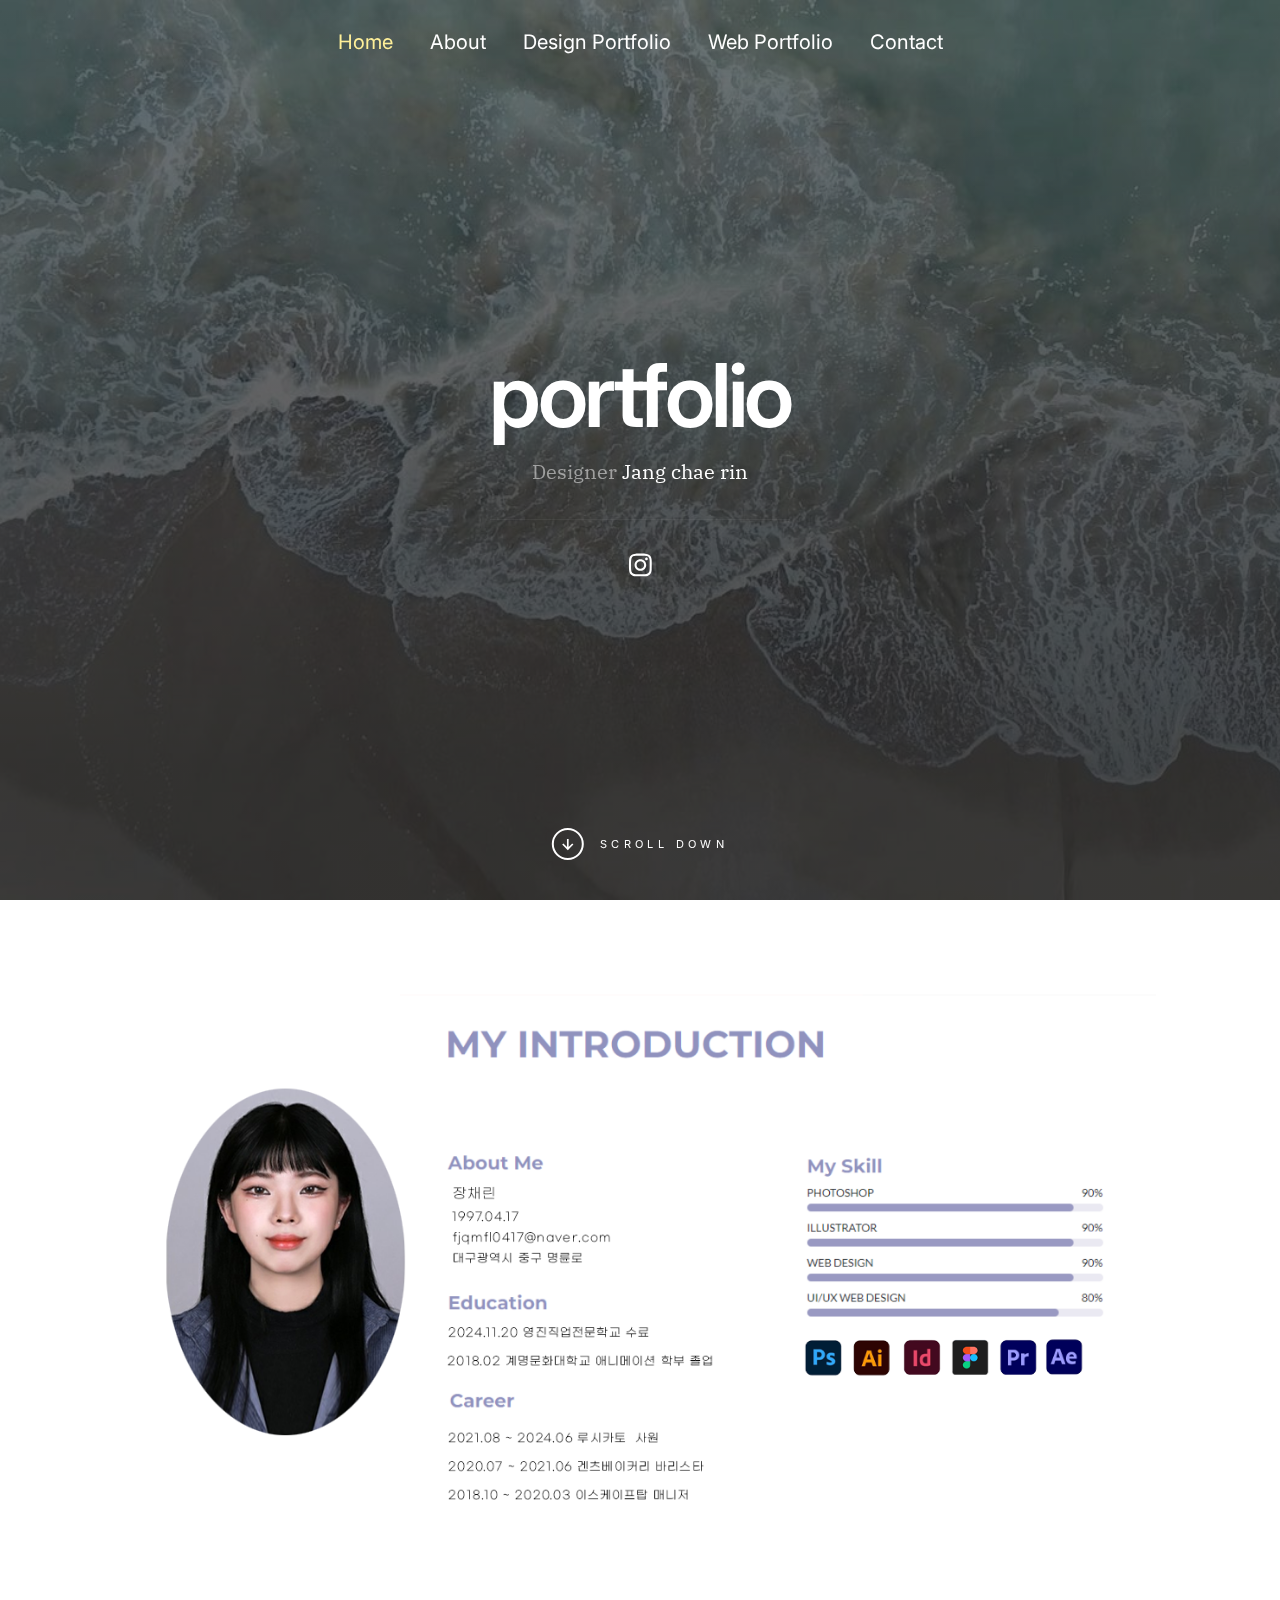
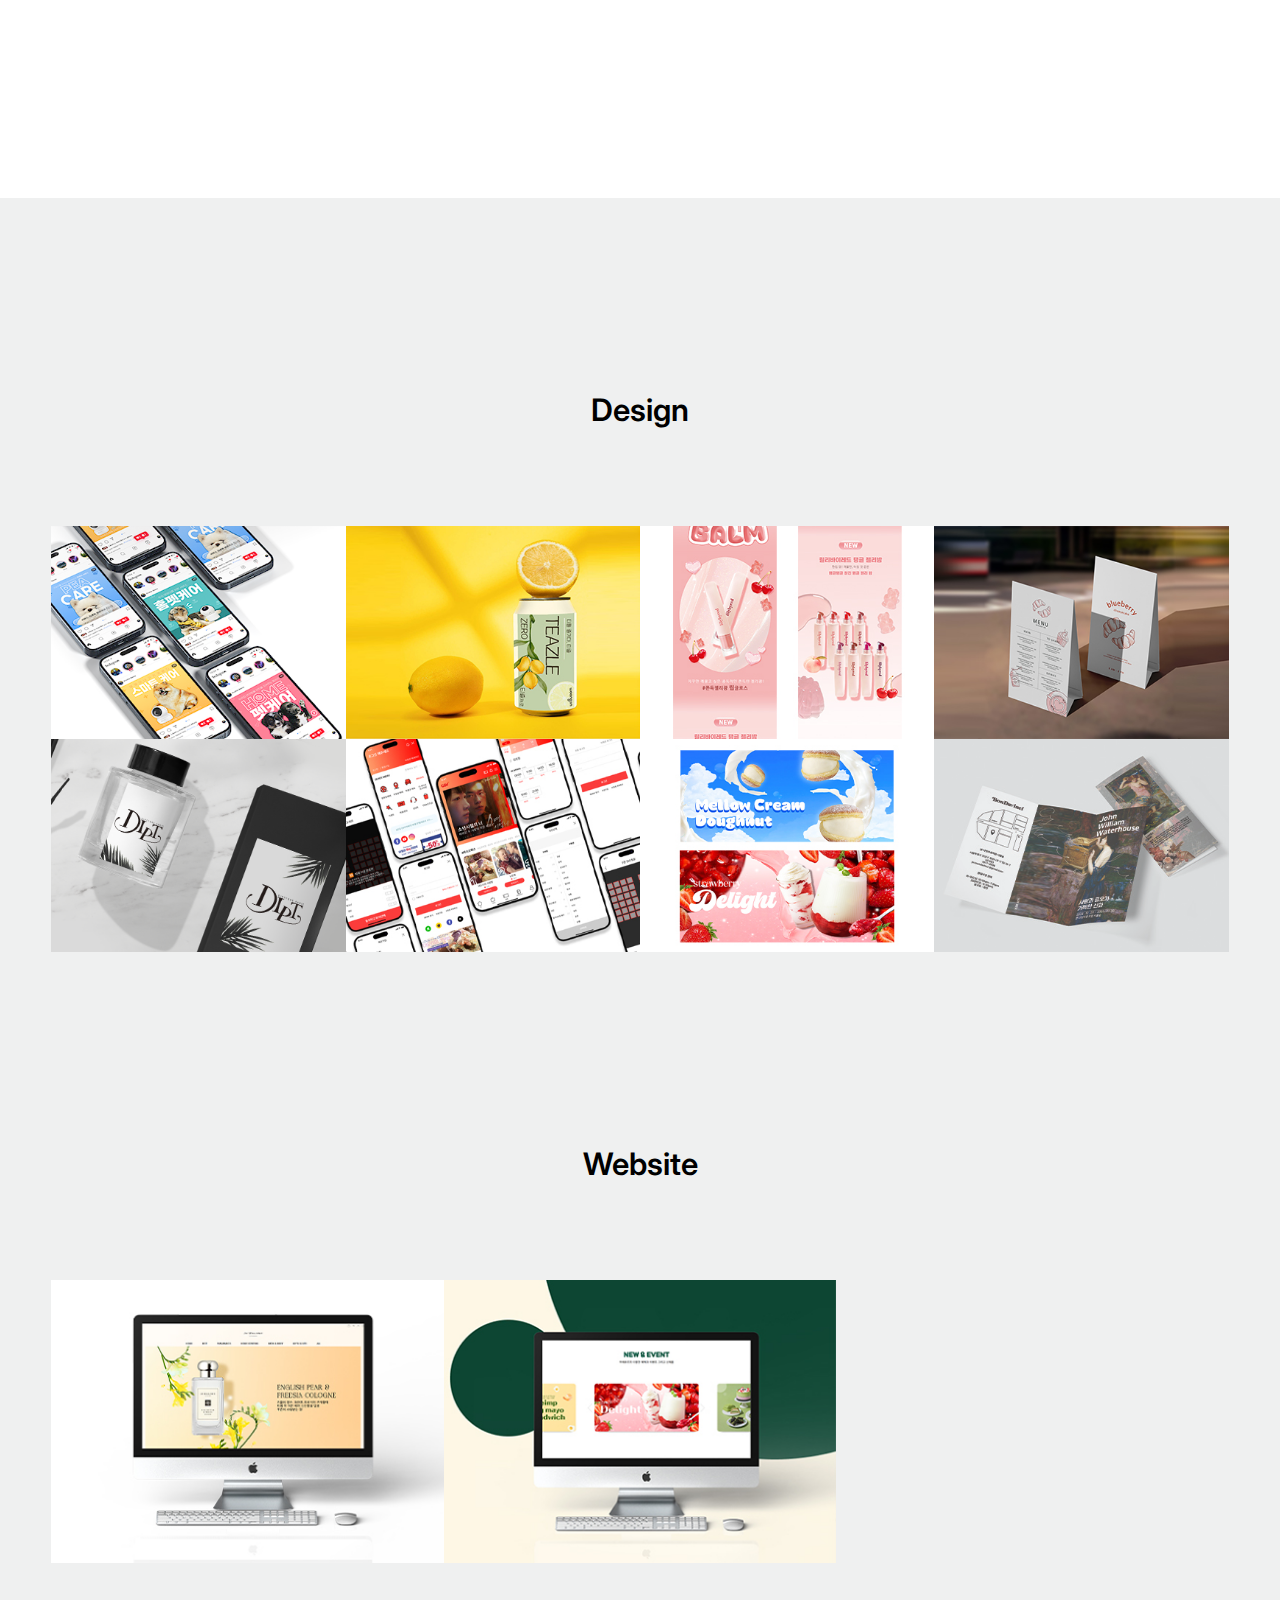
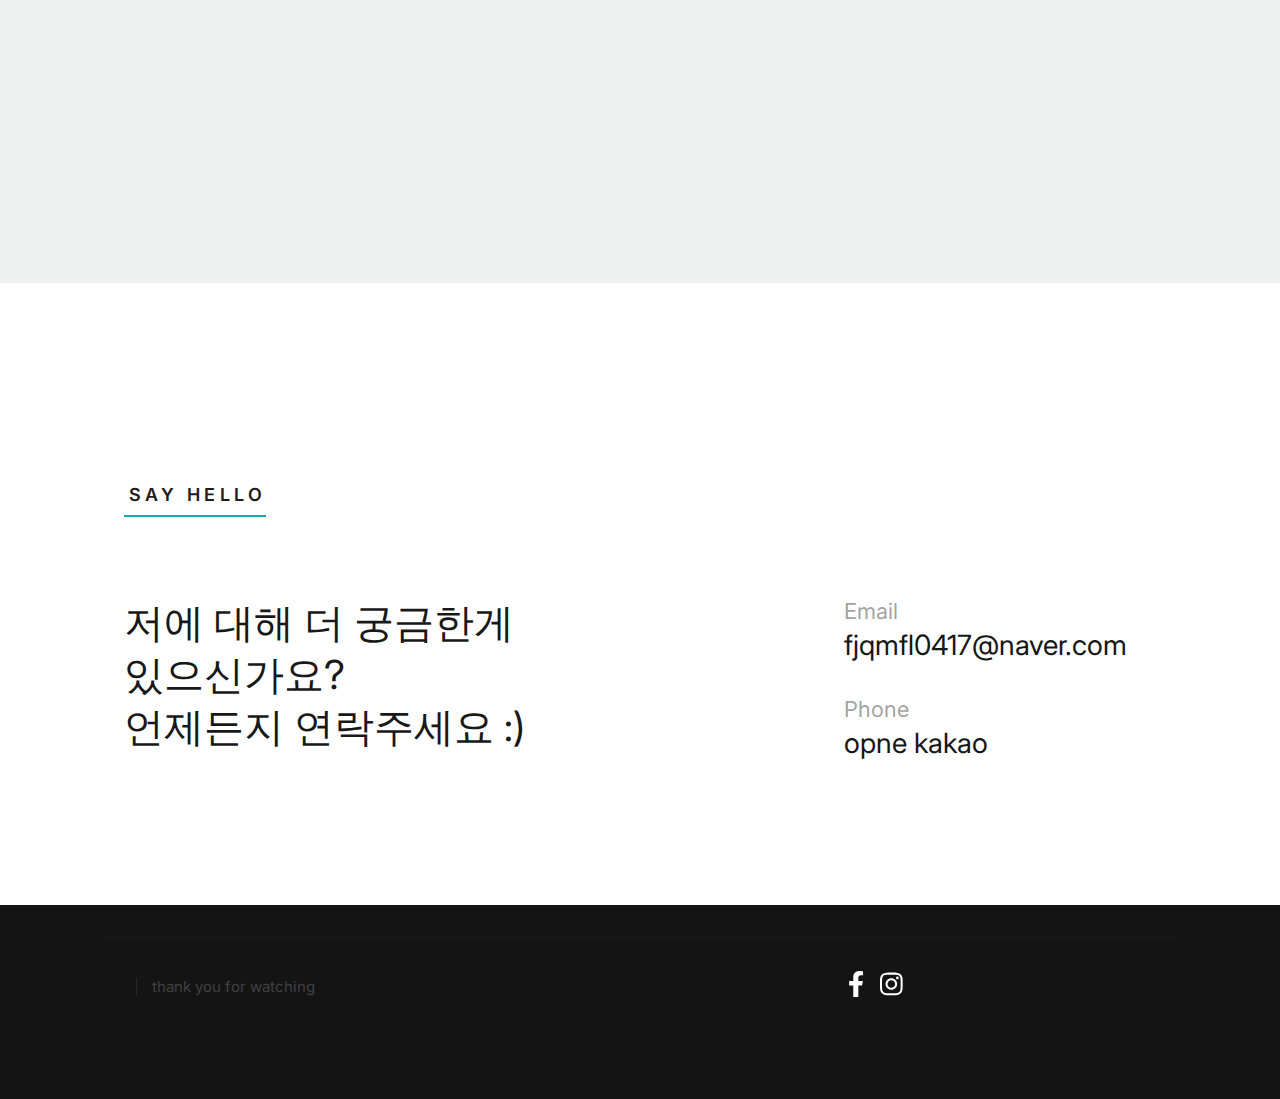
==== commit 7372a3c2: "Add files via upload" ====
--- a/index.html
+++ b/index.html
@@ -301,7 +301,10 @@
                         <li>Illustrator</li>
                         <li>Figma</li>
                     </ul>
-                    <p><a href=""> 페이지 전체보기 </a></p>
+                    <div class="link">
+                        <a href="https://www.figma.com/design/yksqkJ6KY60jMXelMg7bbf/CGV?node-id=0-1&t=aYG6ySQ20pBMl83u-1" target="_blank" class="modal-popup__details"> Figma </a>
+                    </div>
+                   
                 </div>
             </div>
         </div> <!-- end modal -->
@@ -370,31 +373,12 @@
                     </ul>
                     <div class="link">
                         <a href="images/뚜레쥬르 빵꿈나무.pdf" target="_blank" class="modal-popup__details"> 기획서 보기 </a>
-                        <a href="http://portfoliolj.dothome.co.kr/pascucci/" target="_blank" class="modal-popup__details"> 사이트 바로가기</a>
-                    </div>
-                </div>
-            </div>
-        </div> <!-- end modal -->
-
-        <div id="modal-11" hidden>
-            <div class="modal-popup">
-                <img src="images/portfolio/p11.jpg" alt="" />
-
-                <div class="modal-popup__desc">
-                    <h5> 라이브플래닛 카페24 Shoppimg mal</h5>
-                    <div>
-                        <p class="ps"></p>
-                        <ul class="modal-popup__cat">
-                            <li>Cafe24</li>
-                            <li>Product Design</li>
-                        </ul>
-                        <div class="link">
-                            <a href="https://dlwjd950.cafe24.com/" target="_blank" class="modal-popup__details">사이트 바로가기</a>
-                        </div>
-                    </div>
-                </div>
-            </div>
-        </div> <!-- end modal -->
+                        <a href="https://jangyeoon.github.io/project2/index.html" target="_blank" class="modal-popup__details"> 사이트 바로가기</a>
+                    </div>
+                </div>
+            </div>
+        </div> <!-- end modal -->
+
     </section> <!-- end s-portfolio -->
 
 
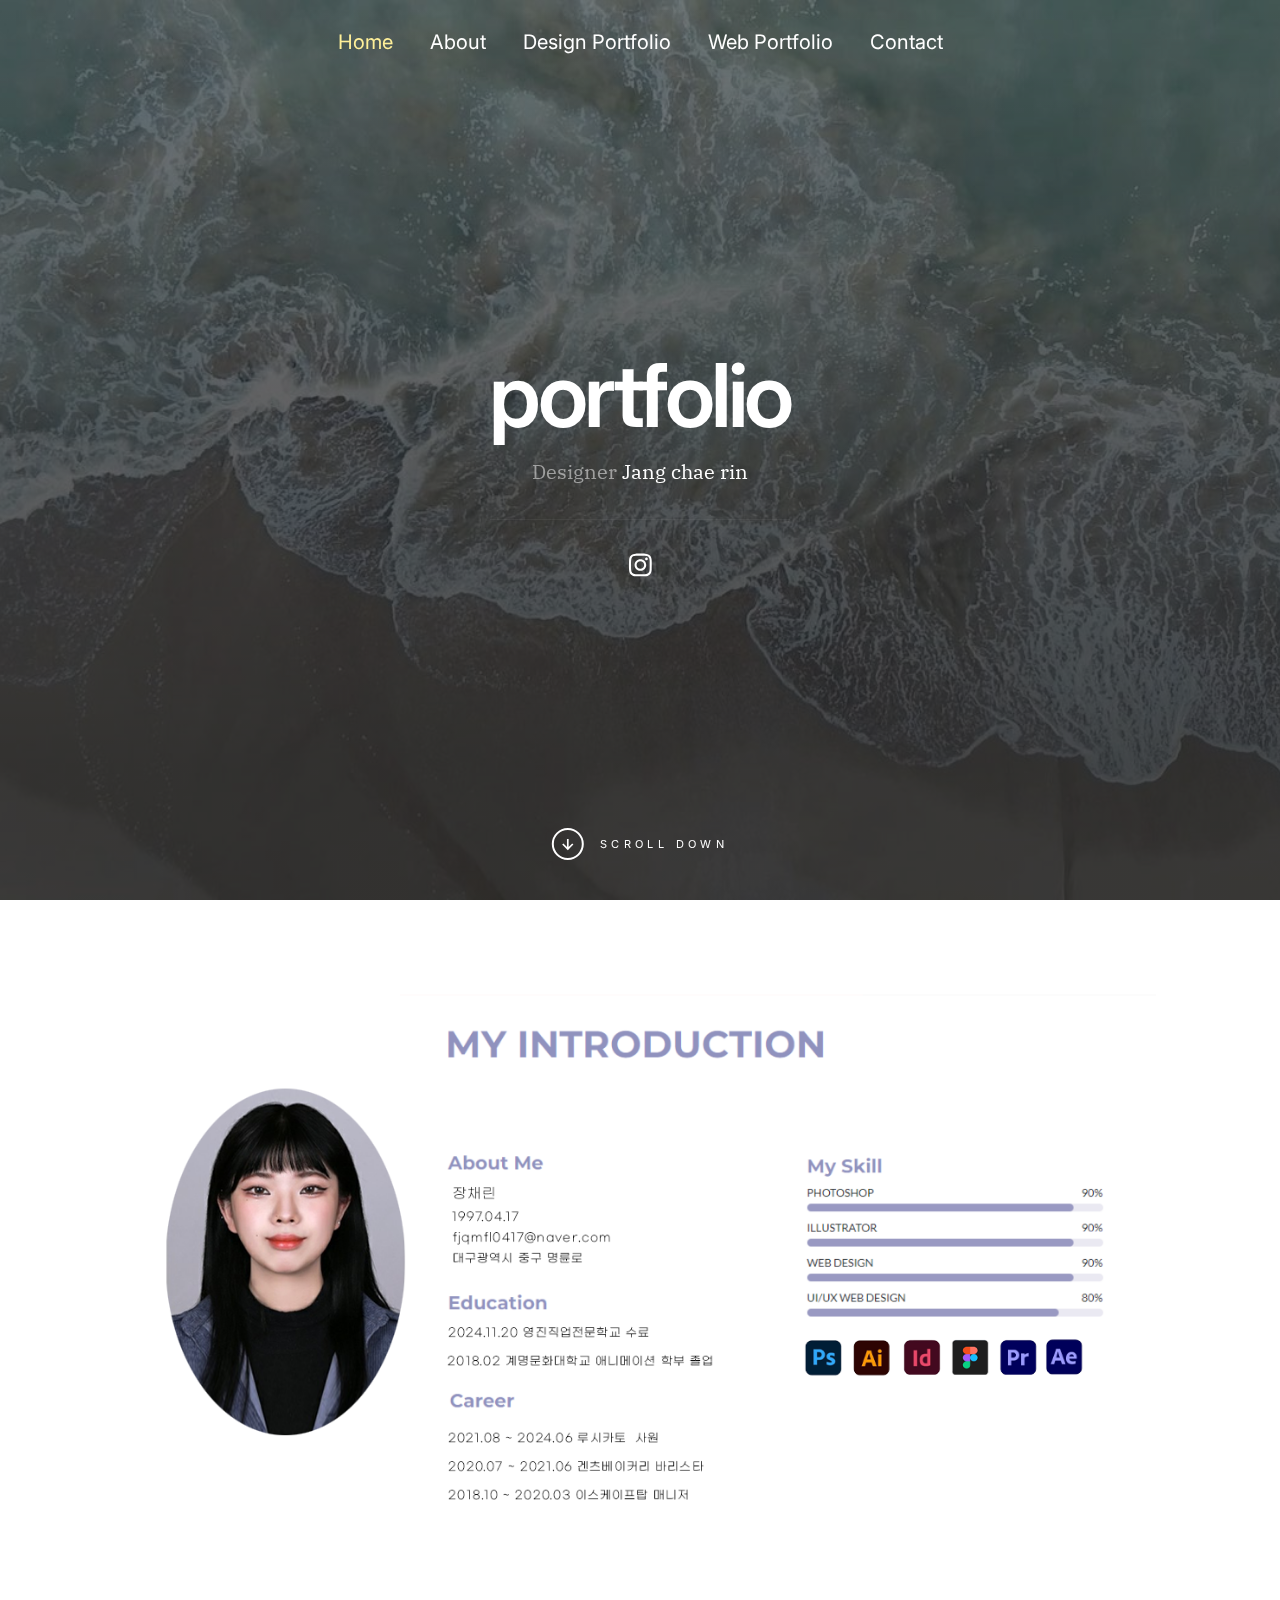
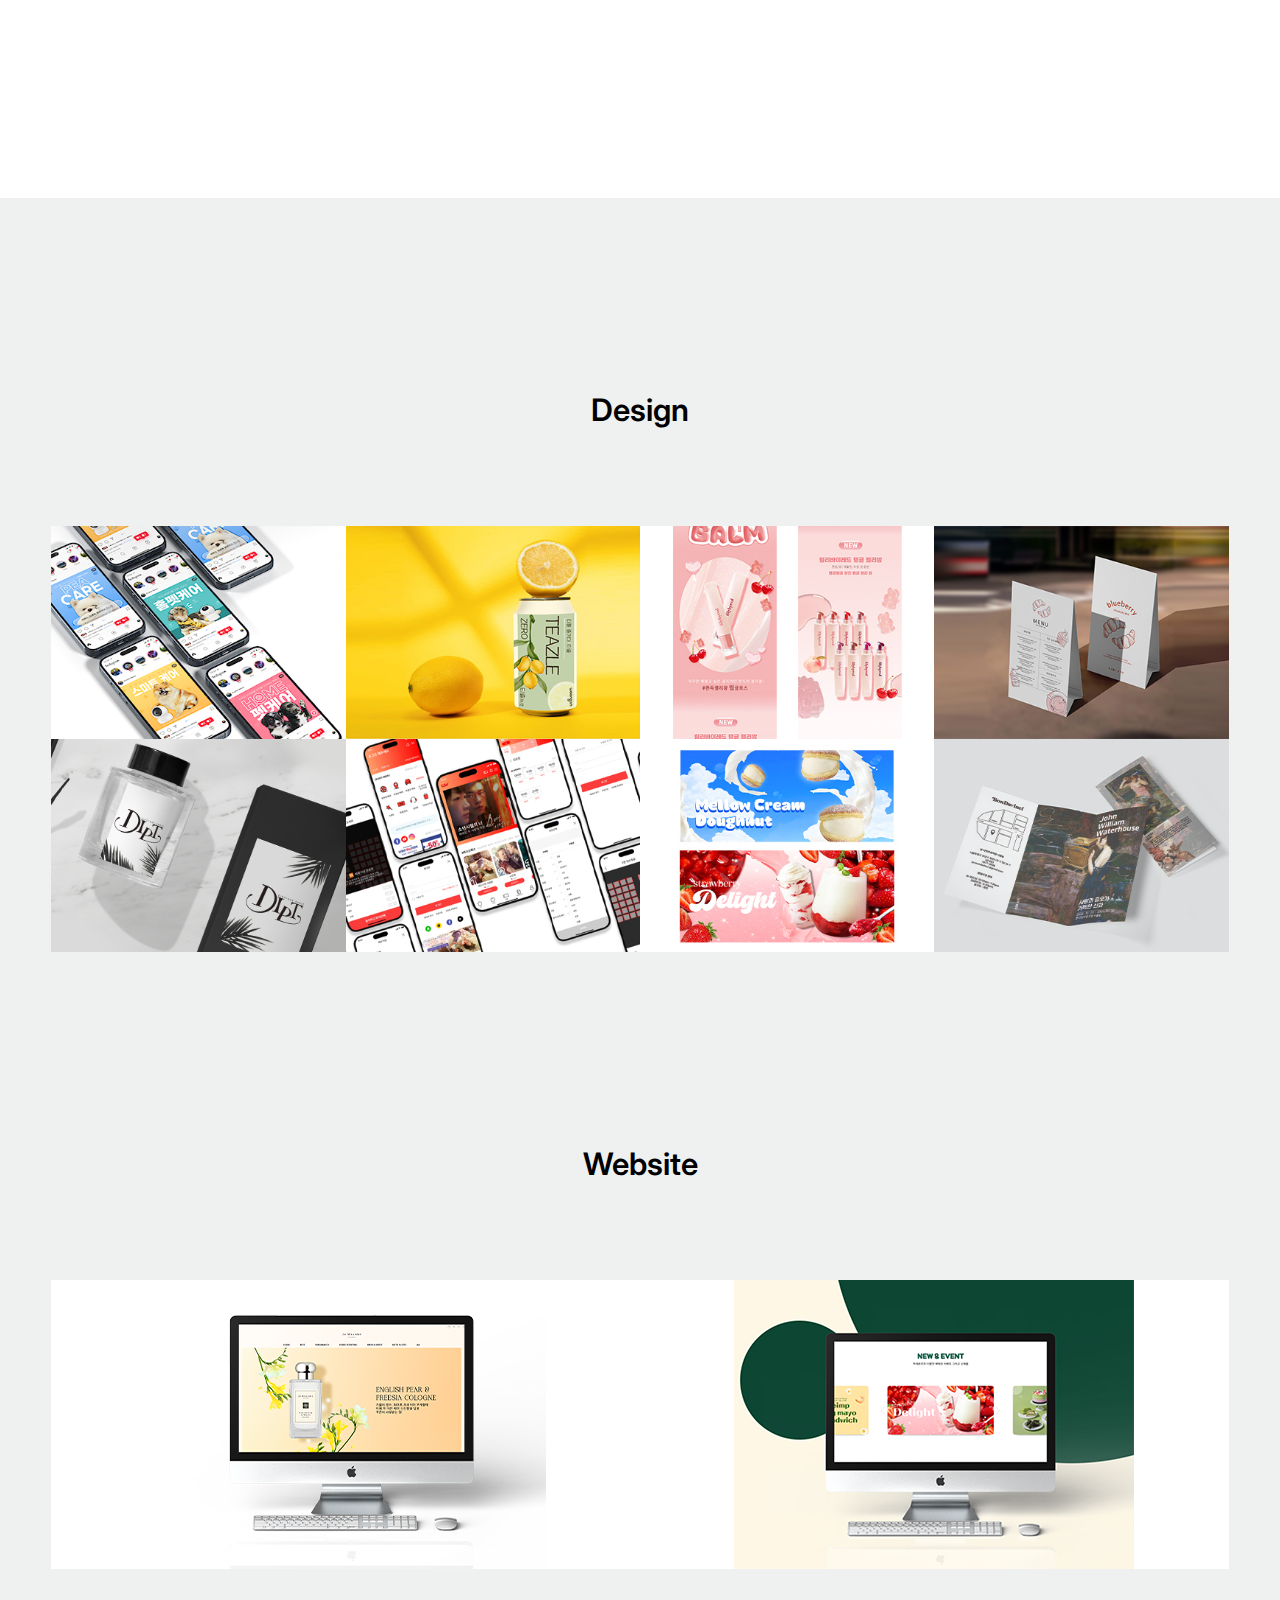
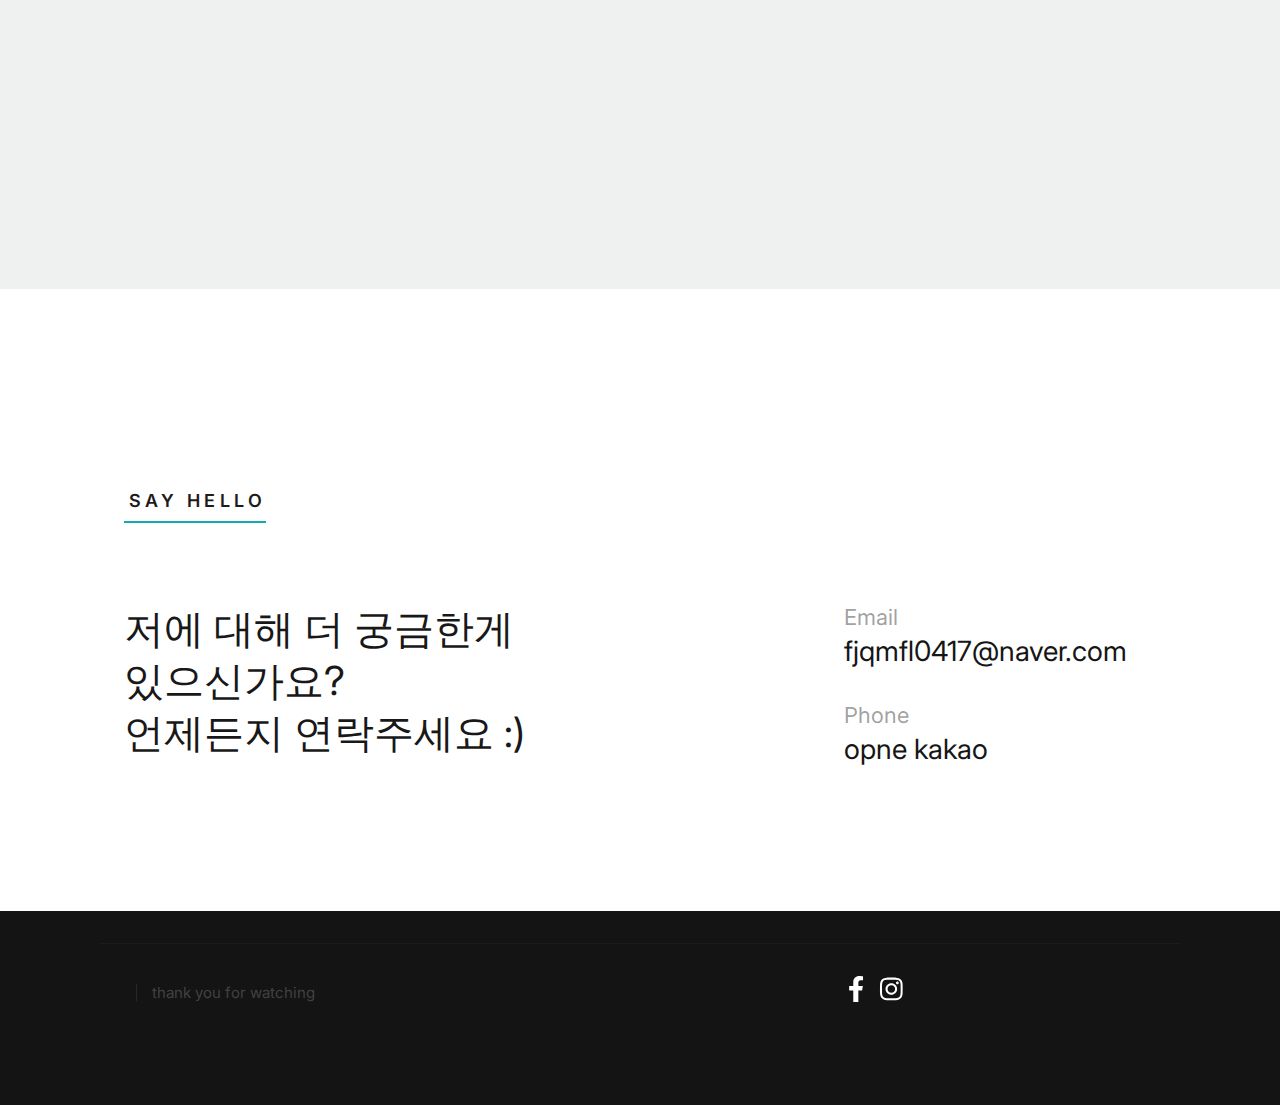
==== commit 06aa89e2: "Add files via upload" ====
--- a/index.html
+++ b/index.html
@@ -28,7 +28,11 @@
     <link rel="icon" type="image/png" sizes="32x32" href="favicon-32x32.png">
     <link rel="icon" type="image/png" sizes="16x16" href="favicon-16x16.png">
     <link rel="manifest" href="site.webmanifest">
-
+ <style>
+  
+ .block-large-1-2 img{
+              margin:auto;}
+ </style>
 </head>
 
 <body id="top" class="ss-preload">
@@ -185,7 +189,7 @@
                 </div>
             </div>
 
-            <div class="row collapse block-large-1-3 block-medium-1-3 block-tab-1-2 block-500-stack folio-list">
+            <div class="row collapse block-large-1-2 block-medium-1-2 block-tab-1-2 block-500-stack folio-list">
 
                 <div class="column folio-item">
                     <a href="#modal-09" class="folio-item__thumb">
@@ -301,10 +305,7 @@
                         <li>Illustrator</li>
                         <li>Figma</li>
                     </ul>
-                    <div class="link">
-                        <a href="https://www.figma.com/design/yksqkJ6KY60jMXelMg7bbf/CGV?node-id=0-1&t=aYG6ySQ20pBMl83u-1" target="_blank" class="modal-popup__details"> Figma </a>
-                    </div>
-                   
+                    <p><a href=""> 페이지 전체보기 </a></p>
                 </div>
             </div>
         </div> <!-- end modal -->
@@ -379,6 +380,25 @@
             </div>
         </div> <!-- end modal -->
 
+        <div id="modal-11" hidden>
+            <div class="modal-popup">
+                <img src="images/portfolio/p11.jpg" alt="" />
+
+                <div class="modal-popup__desc">
+                    <h5> 라이브플래닛 카페24 Shoppimg mal</h5>
+                    <div>
+                        <p class="ps"></p>
+                        <ul class="modal-popup__cat">
+                            <li>Cafe24</li>
+                            <li>Product Design</li>
+                        </ul>
+                        <div class="link">
+                            <a href="https://dlwjd950.cafe24.com/" target="_blank" class="modal-popup__details">사이트 바로가기</a>
+                        </div>
+                    </div>
+                </div>
+            </div>
+        </div> <!-- end modal -->
     </section> <!-- end s-portfolio -->
 
 
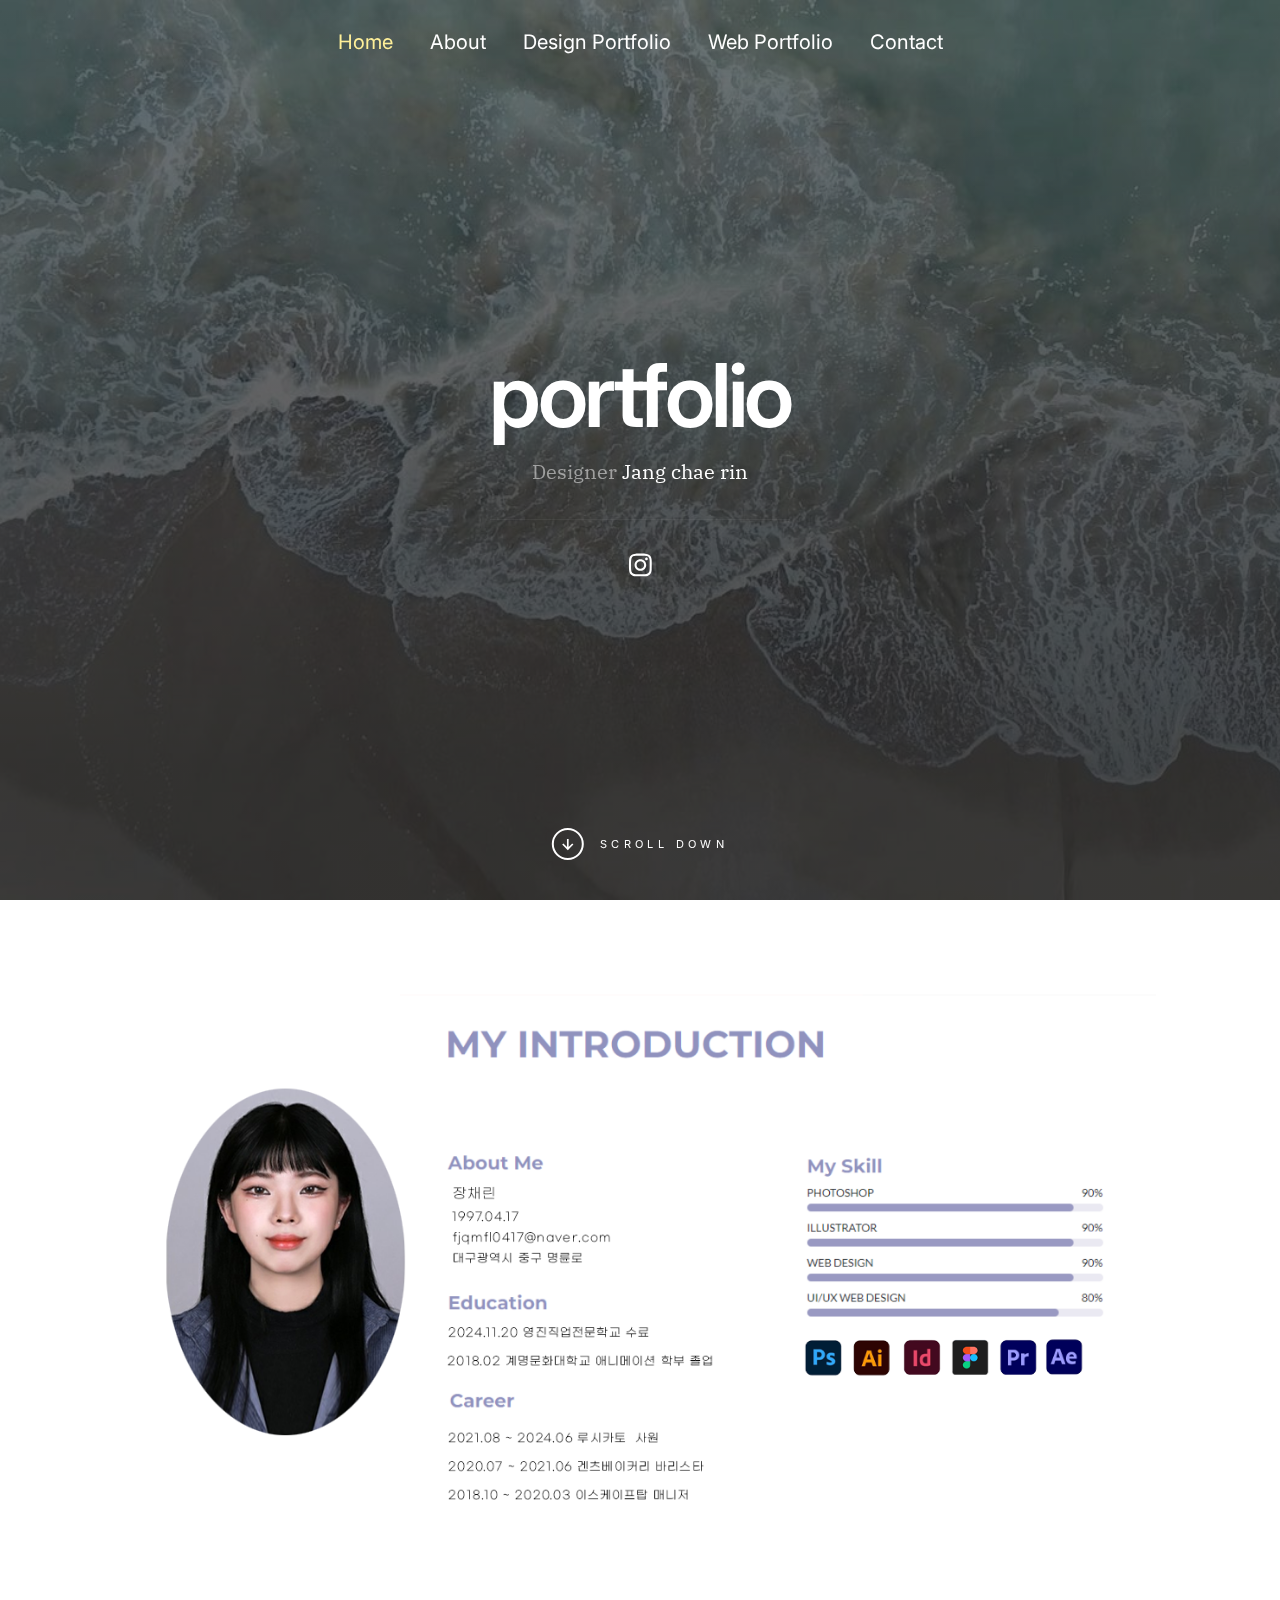
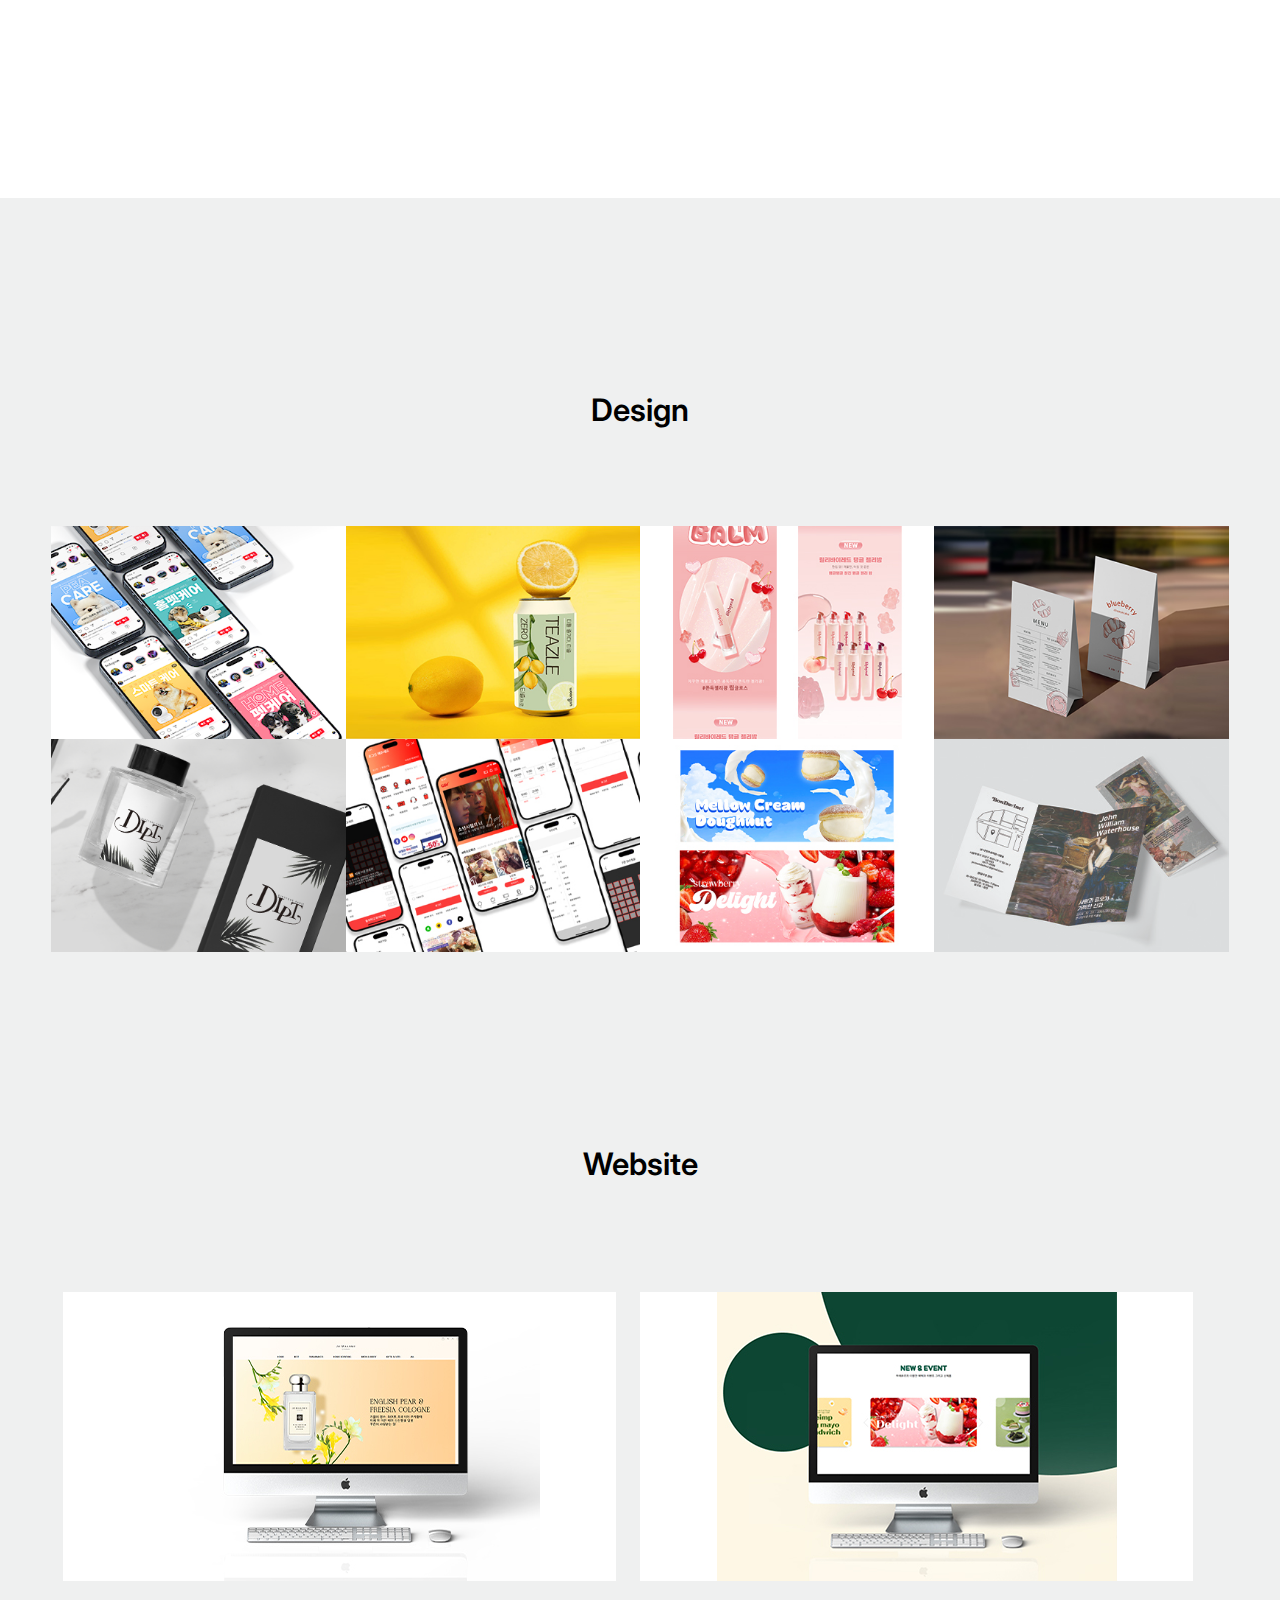
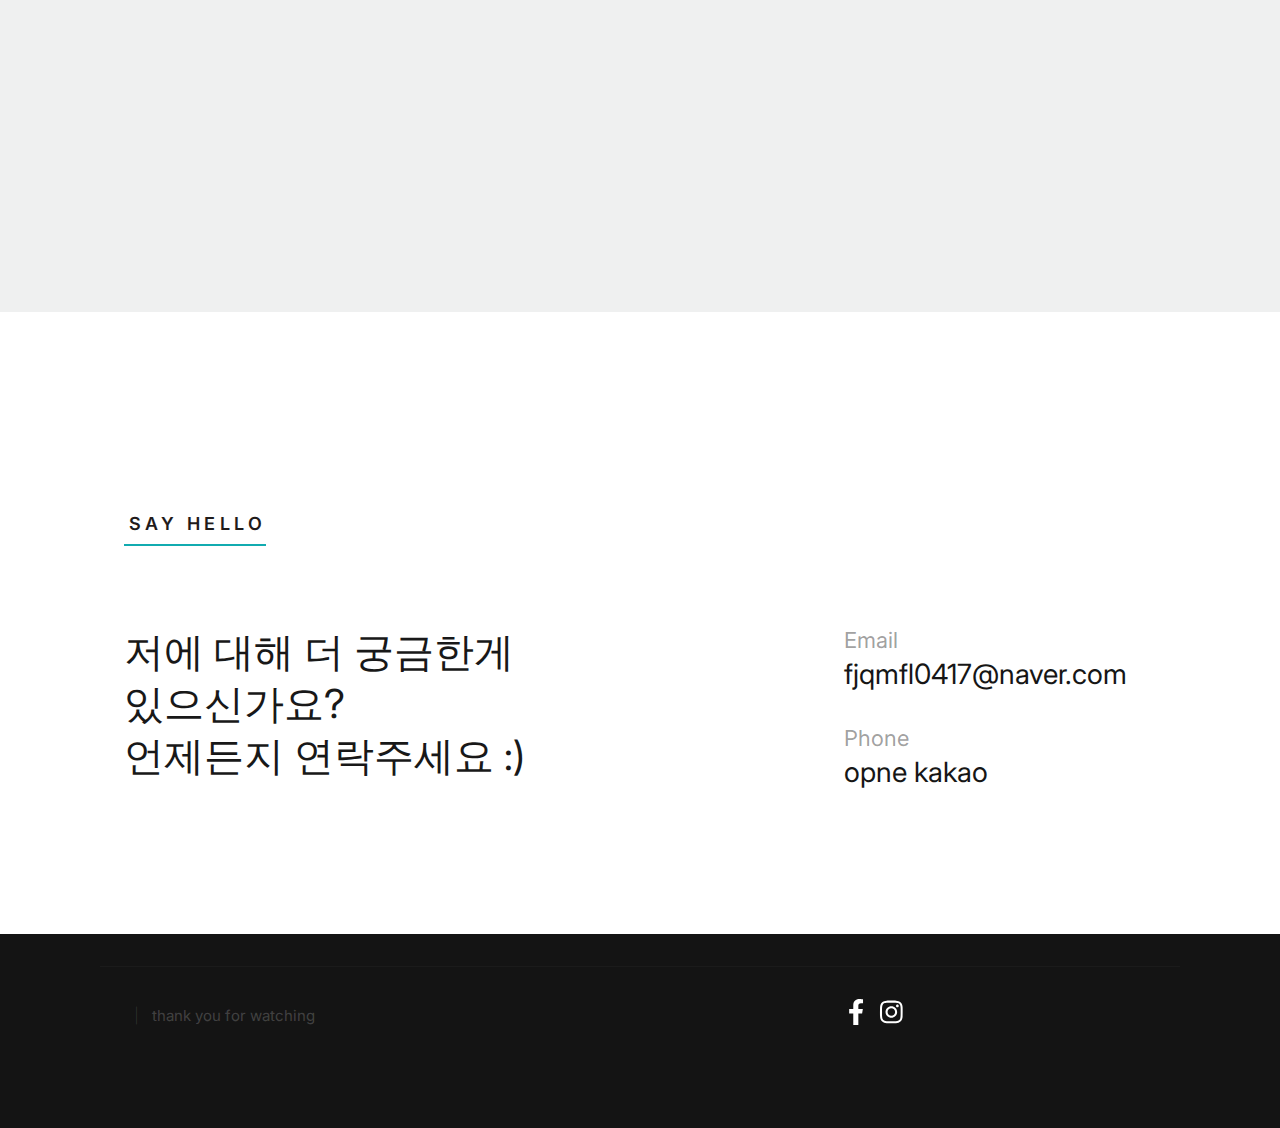
==== commit f87341db: "Add files via upload" ====
--- a/index.html
+++ b/index.html
@@ -353,7 +353,7 @@
                     </ul>
                     <div class="link">
                         <a href="images/projec_ppt.pdf" target="_blank" class="modal-popup__details"> 기획서 보기 </a>
-                        <a href="https://jangyeoon.github.io/joproject/" class="modal-popup__details"> 사이트 바로가기 </a>
+                        <a target="_blank" href="https://jangyeoon.github.io/joproject/" class="modal-popup__details"> 사이트 바로가기 </a>
                     </div>
                 </div>
 
@@ -374,30 +374,13 @@
                     </ul>
                     <div class="link">
                         <a href="images/뚜레쥬르 빵꿈나무.pdf" target="_blank" class="modal-popup__details"> 기획서 보기 </a>
-                        <a href="https://jangyeoon.github.io/project2/index.html" target="_blank" class="modal-popup__details"> 사이트 바로가기</a>
-                    </div>
-                </div>
-            </div>
-        </div> <!-- end modal -->
-
-        <div id="modal-11" hidden>
-            <div class="modal-popup">
-                <img src="images/portfolio/p11.jpg" alt="" />
-
-                <div class="modal-popup__desc">
-                    <h5> 라이브플래닛 카페24 Shoppimg mal</h5>
-                    <div>
-                        <p class="ps"></p>
-                        <ul class="modal-popup__cat">
-                            <li>Cafe24</li>
-                            <li>Product Design</li>
-                        </ul>
-                        <div class="link">
-                            <a href="https://dlwjd950.cafe24.com/" target="_blank" class="modal-popup__details">사이트 바로가기</a>
-                        </div>
-                    </div>
-                </div>
-            </div>
+                        <a target="_blank" href="https://jangyeoon.github.io/project2/index.html" target="_blank" class="modal-popup__details"> 사이트 바로가기</a>
+                    </div>
+                </div>
+            </div>
+        </div> <!-- end modal -->
+
+        
         </div> <!-- end modal -->
     </section> <!-- end s-portfolio -->
 
--- a/css/styles.css
+++ b/css/styles.css
@@ -1371,10 +1371,11 @@
 }
 
 .block-large-1-2 > .column {
-    -ms-flex: 0 0 50%;
+    -ms-flex: 0 0 47%;
     -webkit-box-flex: 0;
-    flex: 0 0 50%;
-    max-width: 50%;
+    flex: 0 0 47%;
+    max-width: 47%;
+    margin:1%;
 }
 
 .block-large-full > .column {
@@ -1424,10 +1425,10 @@
     }
 
     .block-medium-1-2 > .column {
-        -ms-flex: 0 0 50%;
-        -webkit-box-flex: 0;
-        flex: 0 0 50%;
-        max-width: 50%;
+        -ms-flex: 0 0 47%;
+        -webkit-box-flex: 0;
+        flex: 0 0 48%;
+        max-width: 48%;
     }
 
     .block-medium-full > .column {
